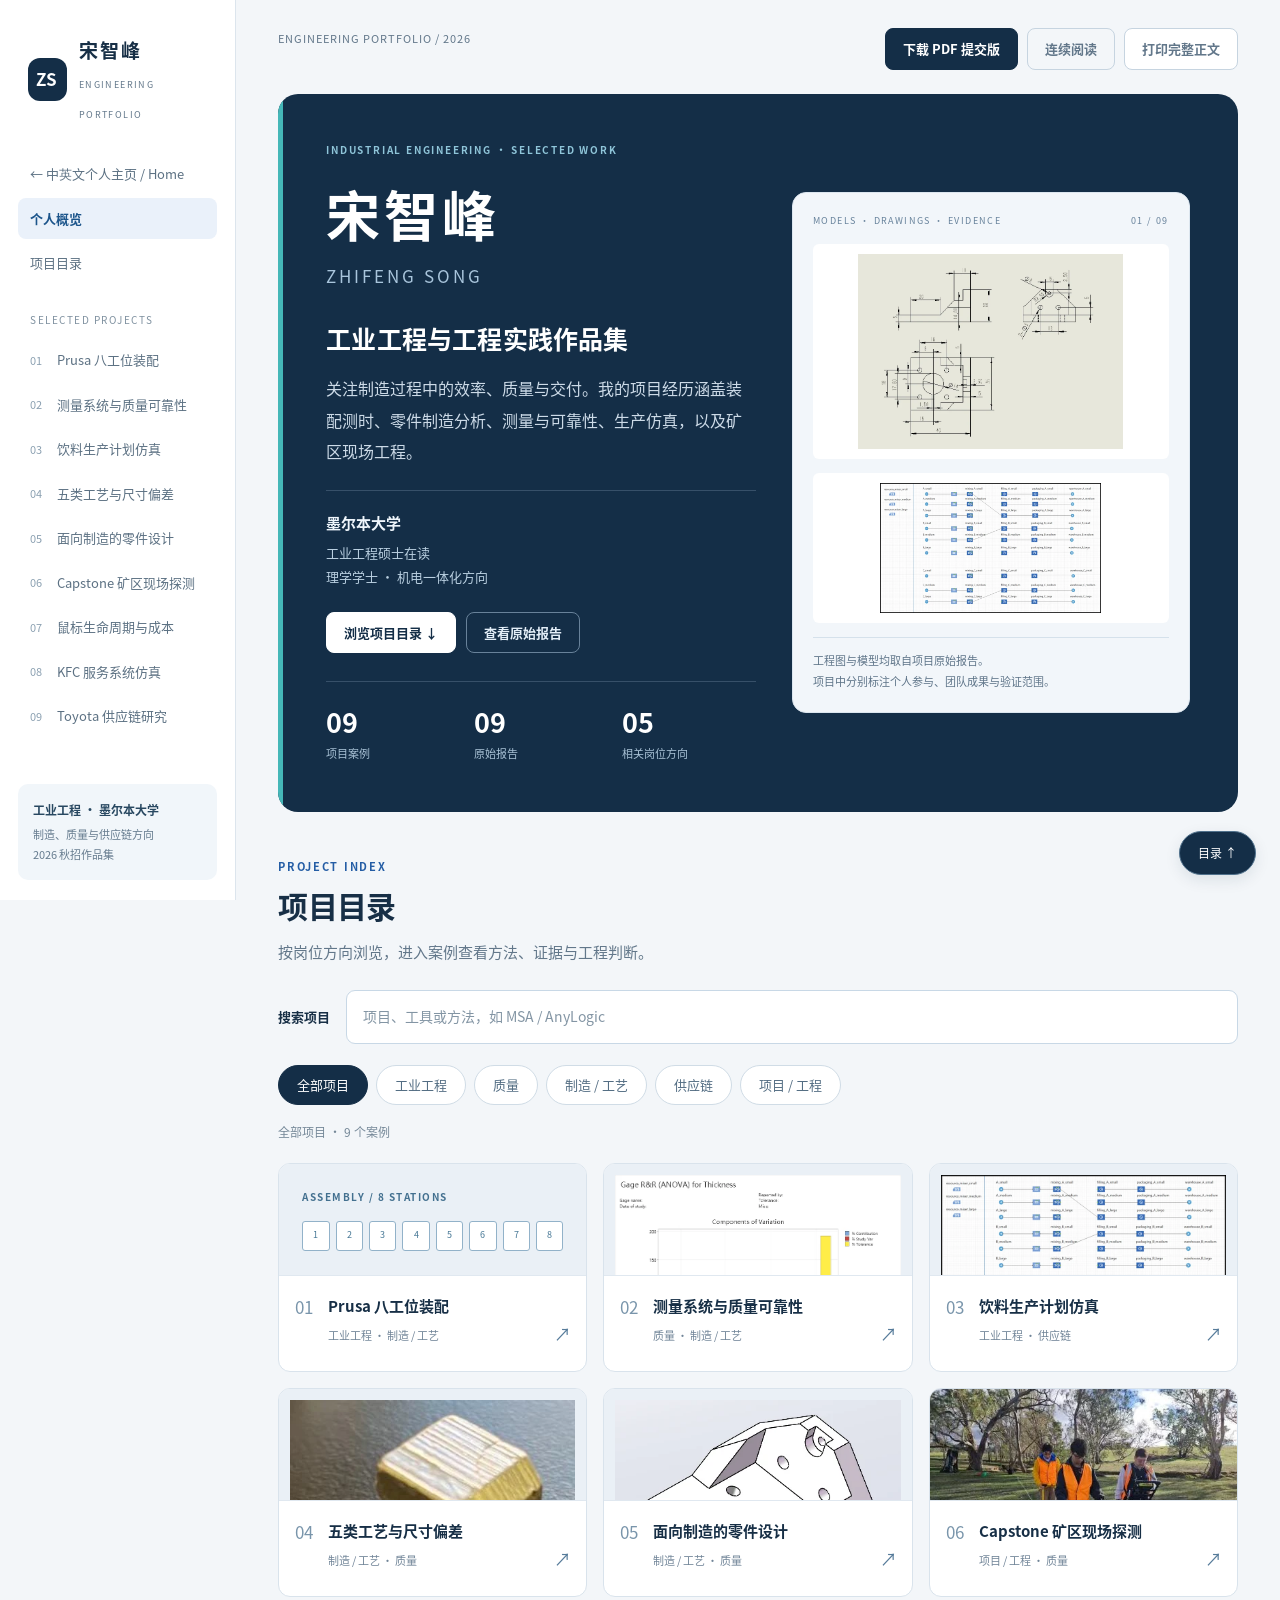
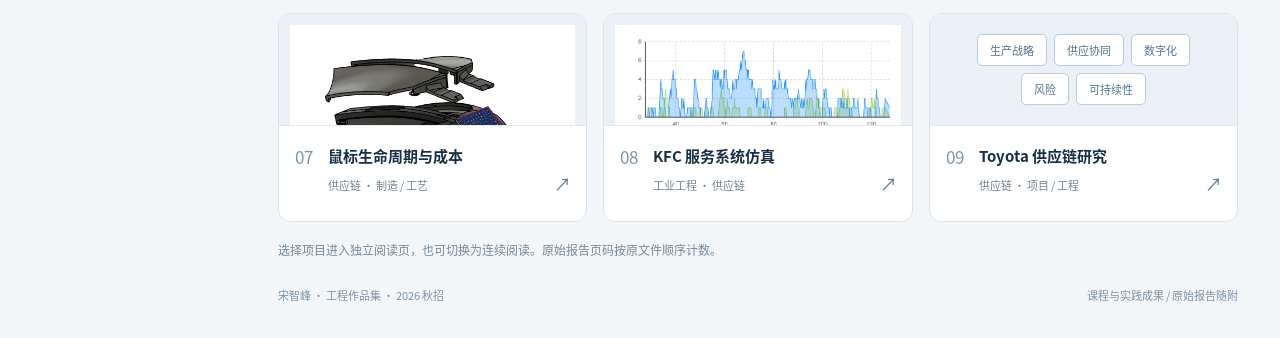
==== portfolio.html @ 4f17df1e "Build bilingual recruitment homepage and preserve detailed portfolio" ====
<!doctype html>
<html lang="zh-CN"><head><meta charset="utf-8"><meta name="viewport" content="width=device-width,initial-scale=1"><meta name="description" content="宋智峰工程作品集：工业工程、制造、质量、供应链与现场工程项目。包含个人分工、方法、原图与九份原始报告。"><meta name="color-scheme" content="light"><title>宋智峰 · 工程作品集</title><link rel="icon" href="data:image/svg+xml,%3Csvg%20xmlns='http://www.w3.org/2000/svg'%20viewBox='0%200%2064%2064'%3E%3Crect%20width='64'%20height='64'%20rx='10'%20fill='%2310283f'/%3E%3Ctext%20x='32'%20y='42'%20text-anchor='middle'%20font-family='Arial'%20font-size='29'%20font-weight='bold'%20fill='%2372d7da'%3EZS%3C/text%3E%3C/svg%3E"><link rel="stylesheet" href="assets/site.css"></head><body>
<div class="reading-progress" aria-hidden="true"></div><a class="skip" href="#directory">跳转到项目目录</a>
<aside class="sidebar" aria-label="作品集导航"><a class="brand" href="#overview"><span class="brand-mark">ZS</span><span><strong>宋智峰</strong><small>ENGINEERING PORTFOLIO</small></span></a><nav><a href="index.html">← 中英文个人主页 / Home</a><a href="#overview" class="active">个人概览</a><a href="#directory">项目目录</a><p class="nav-label">SELECTED PROJECTS</p><a href="#assembly" class="nav-project"><span>01</span>Prusa 八工位装配</a><a href="#quality" class="nav-project"><span>02</span>测量系统与质量可靠性</a><a href="#beverage" class="nav-project"><span>03</span>饮料生产计划仿真</a><a href="#dfm" class="nav-project"><span>04</span>五类工艺与尺寸偏差</a><a href="#design" class="nav-project"><span>05</span>面向制造的零件设计</a><a href="#capstone" class="nav-project"><span>06</span>Capstone 矿区现场探测</a><a href="#lca" class="nav-project"><span>07</span>鼠标生命周期与成本</a><a href="#kfc" class="nav-project"><span>08</span>KFC 服务系统仿真</a><a href="#toyota" class="nav-project"><span>09</span>Toyota 供应链研究</a><p class="nav-label">BACKGROUND &amp; FILES</p><a href="#profile">教育与实践经历</a><a href="#reports">原始报告</a><a href="#contact">联系方式</a></nav><div class="nav-bottom"><strong>工业工程 · 墨尔本大学</strong>制造、质量与供应链方向<br>2026 秋招作品集</div></aside>
<header class="mobilebar"><a href="#overview"><strong>宋智峰 · 作品集</strong></a><div><a href="#directory">目录</a><a href="#reports">报告</a><a href="#contact">联系</a></div></header>
<main><div class="utility"><span>ENGINEERING PORTFOLIO / 2026</span><div class="utility-buttons"><button class="button pdf-download" type="button" data-download="portfolio_pdf">下载 PDF 提交版</button><button class="button ghost" id="reading-mode" type="button" aria-pressed="true">连续阅读</button><button class="button ghost" id="toggle-details" type="button" aria-expanded="false">展开全部详情</button><button class="button" id="print" type="button">打印完整正文</button></div></div>
<div class="reader-context" id="reader-context" hidden><a href="#directory">项目目录</a><span>/</span><strong id="reader-name"></strong></div><noscript><p class="noscript-note">项目正文可直接阅读。启用 JavaScript 后可筛选目录、放大图片和下载项目报告。</p></noscript>
<section class="hero" id="overview"><div><div class="eyebrow">INDUSTRIAL ENGINEERING · SELECTED WORK</div><h1>宋智峰</h1><p class="english-name">ZHIFENG SONG</p><h2 class="hero-title">工业工程与工程实践作品集</h2><p class="hero-intro">关注制造过程中的效率、质量与交付。我的项目经历涵盖装配测时、零件制造分析、测量与可靠性、生产仿真，以及矿区现场工程。</p><div class="hero-education"><strong>墨尔本大学</strong>工业工程硕士在读<br>理学学士 · 机电一体化方向</div><div class="hero-actions"><a class="button primary" href="#directory">浏览项目目录 ↓</a><a class="button" href="#reports">查看原始报告</a></div><div class="hero-counts"><div><strong>09</strong>项目案例</div><div><strong>09</strong>原始报告</div><div><strong>05</strong>相关岗位方向</div></div></div><div class="hero-visual"><div class="visual-label"><span>MODELS · DRAWINGS · EVIDENCE</span><span>01 / 09</span></div><img class="hero-drawing" src="assets/images/0537ea7e42a4bc1d.webp" alt="个人零件设计报告中的 CNC 支架工程图" decoding="async"><img class="hero-model" src="assets/images/9114f1fbd45ca064.webp" alt="饮料生产仿真小组报告中的 AnyLogic 模型" decoding="async"><div class="visual-foot">工程图与模型均取自项目原始报告。<br>项目中分别标注个人参与、团队成果与验证范围。</div></div></section>
<section class="section" id="directory"><div class="section-heading"><div><div class="section-number">PROJECT INDEX</div><h2>项目目录</h2><p>按岗位方向浏览，进入案例查看方法、证据与工程判断。</p></div></div><form class="project-search" id="project-search-form" role="search"><label for="project-search">搜索项目</label><div><input id="project-search" type="search" autocomplete="off" placeholder="项目、工具或方法，如 MSA / AnyLogic"><button id="clear-search" type="button" hidden>清除</button></div></form><div class="filters" role="group" aria-label="按岗位方向筛选项目目录"><button class="filter" type="button" data-filter="all" aria-pressed="true">全部项目</button><button class="filter" type="button" data-filter="ie" aria-pressed="false">工业工程</button><button class="filter" type="button" data-filter="quality" aria-pressed="false">质量</button><button class="filter" type="button" data-filter="manufacturing" aria-pressed="false">制造 / 工艺</button><button class="filter" type="button" data-filter="supply" aria-pressed="false">供应链</button><button class="filter" type="button" data-filter="project" aria-pressed="false">项目 / 工程</button></div><p class="filter-status" id="filter-status" aria-live="polite">全部项目 · 9 个案例；点击进入项目正文。</p><div class="index-grid"><a class="index-card" href="#assembly" data-cats="ie manufacturing quality"><div class="index-thumb" aria-hidden="true"><div class="station-thumb"><b>ASSEMBLY / 8 STATIONS</b><div class="station-bars"><span>1</span><span>2</span><span>3</span><span>4</span><span>5</span><span>6</span><span>7</span><span>8</span></div></div></div><span class="index-card-copy"><span class="index-num">01</span><strong>Prusa 八工位装配</strong><small>工业工程 · 制造 / 工艺</small><span class="card-arrow" aria-hidden="true">↗</span></span></a><a class="index-card" href="#quality" data-cats="quality manufacturing ie"><div class="index-thumb" aria-hidden="true"><img src="assets/images/56baf9d1f89214f6.webp" alt="" loading="lazy" decoding="async"></div><span class="index-card-copy"><span class="index-num">02</span><strong>测量系统与质量可靠性</strong><small>质量 · 制造 / 工艺</small><span class="card-arrow" aria-hidden="true">↗</span></span></a><a class="index-card" href="#beverage" data-cats="ie supply manufacturing"><div class="index-thumb" aria-hidden="true"><img src="assets/images/9114f1fbd45ca064.webp" alt="" loading="lazy" decoding="async"></div><span class="index-card-copy"><span class="index-num">03</span><strong>饮料生产计划仿真</strong><small>工业工程 · 供应链</small><span class="card-arrow" aria-hidden="true">↗</span></span></a><a class="index-card" href="#dfm" data-cats="manufacturing quality ie"><div class="index-thumb" aria-hidden="true"><img src="assets/images/301afc3683796a9e.webp" alt="" loading="lazy" decoding="async"></div><span class="index-card-copy"><span class="index-num">04</span><strong>五类工艺与尺寸偏差</strong><small>制造 / 工艺 · 质量</small><span class="card-arrow" aria-hidden="true">↗</span></span></a><a class="index-card" href="#design" data-cats="manufacturing quality"><div class="index-thumb" aria-hidden="true"><img src="assets/images/7f9150ba322892a9.webp" alt="" loading="lazy" decoding="async"></div><span class="index-card-copy"><span class="index-num">05</span><strong>面向制造的零件设计</strong><small>制造 / 工艺 · 质量</small><span class="card-arrow" aria-hidden="true">↗</span></span></a><a class="index-card" href="#capstone" data-cats="project quality"><div class="index-thumb photo" aria-hidden="true"><img src="assets/images/ca37e7c44e7ef4d8.webp" alt="" loading="lazy" decoding="async"></div><span class="index-card-copy"><span class="index-num">06</span><strong>Capstone 矿区现场探测</strong><small>项目 / 工程 · 质量</small><span class="card-arrow" aria-hidden="true">↗</span></span></a><a class="index-card" href="#lca" data-cats="supply manufacturing project"><div class="index-thumb" aria-hidden="true"><img src="assets/images/3fe21f2dd04c0735.webp" alt="" loading="lazy" decoding="async"></div><span class="index-card-copy"><span class="index-num">07</span><strong>鼠标生命周期与成本</strong><small>供应链 · 制造 / 工艺</small><span class="card-arrow" aria-hidden="true">↗</span></span></a><a class="index-card" href="#kfc" data-cats="ie supply"><div class="index-thumb" aria-hidden="true"><img src="assets/images/05c7dae18c51d6ca.png" alt="" loading="lazy" decoding="async"></div><span class="index-card-copy"><span class="index-num">08</span><strong>KFC 服务系统仿真</strong><small>工业工程 · 供应链</small><span class="card-arrow" aria-hidden="true">↗</span></span></a><a class="index-card" href="#toyota" data-cats="supply project"><div class="index-thumb" aria-hidden="true"><div class="supply-thumb"><span>生产战略</span><span>供应协同</span><span>数字化</span><span>风险</span><span>可持续性</span></div></div><span class="index-card-copy"><span class="index-num">09</span><strong>Toyota 供应链研究</strong><small>供应链 · 项目 / 工程</small><span class="card-arrow" aria-hidden="true">↗</span></span></a></div><p class="empty-search" id="no-results" hidden>没有匹配的项目。请换一个关键词，或选择“全部项目”。</p><p class="route-note">选择项目进入独立阅读页，也可切换为连续阅读。原始报告页码按原文件顺序计数。</p></section>
<article class="project" id="assembly" data-cats="ie manufacturing quality">
      <div class="project-top"><span class="project-number">01</span><div><div class="eyebrow">ASSEMBLY SYSTEM &amp; STANDARD WORK</div><h2>Prusa MK4/MK4S 八工位装配与标准作业</h2></div><a class="return-link" href="#directory">返回目录 ↑</a></div>
      <div class="project-meta"><span class="kind">团队装配实践</span><span>工序测时 · DFA · 工位平衡 · 工作指导书</span></div>
      <p class="project-lead">以 Y 轴子组件为切入点，记录装配时间、定位与紧固问题，把现场观察整理为工序改善和标准作业建议。</p><div class="project-brief"><div class="role"><strong>我的参与</strong><p>我主要负责 Y 轴子组件的工序测时、装配问题识别与可装配性分析，并参与工作指导书和技术报告编制。</p></div><div class="project-output"><strong>项目输出</strong><p>装配时间基线、Y 轴问题清单、工位改善建议与标准作业材料。</p></div></div>
      <div class="metric-strip"><div><strong>8</strong><span>工位试制系统</span></div><div><strong>52.65 min</strong><span>整线实测总装配时间基线</span></div><div><strong>Y 轴</strong><span>个人重点分析对象</span></div></div>
      <div class="case-grid"><div class="case-copy"><div class="text-block"><h4>问题与行动</h4><p>Y 轴装配涉及光轴、轴承、皮带和张紧等连续操作。反复对齐、定位不便或紧固顺序不清，会同时增加操作时间与装配波动。</p><p>我拆分实际操作并记录工序衔接，结合定位、公差、紧固和工具配置分析重复调整的原因；再讨论任务重分配、定位治具、结构导入和扭矩标定等改善建议。</p></div><div class="text-block"><h4>形成的输出</h4><p>整线装配时间基线、Y 轴问题清单、工位改善建议，以及参与编制的工作指导书和技术报告。</p></div></div><div class="case-visual"><div class="assembly-evidence"><span class="eyebrow">现场分析记录</span><h3>从装配动作<br>追到工程原因</h3><div class="table-scroll"><table><thead><tr><th scope="col">观察位置</th><th scope="col">分析重点</th></tr></thead><tbody><tr><td>光轴与轴承</td><td>定位、对齐与配合</td></tr><tr><td>皮带与张紧</td><td>路径、张力与重复调整</td></tr><tr><td>紧固连接</td><td>操作顺序、工具与扭矩</td></tr><tr><td>工位衔接</td><td>任务负荷、等待与交接</td></tr></tbody></table></div><p class="small">按既有项目记录整理，不代表八个工位的具体编号分配。</p></div></div></div>
      <section class="project-deep"><div class="deep-heading"><span class="eyebrow">PROCESS &amp; ENGINEERING JUDGEMENT</span><h3>装配动作、工位衔接与标准作业</h3><p>以 Y 轴子组件为具体对象，把试制中的操作问题、工序关系和改善建议连接起来。重点是解释时间花在哪里，以及后续如何验证改善。</p></div><div class="deep-steps"><div class="text-block"><h4>01 以实际动作拆解装配过程</h4><p>Y 轴子组件涉及光轴与轴承装入、皮带路径与张紧、零件定位和螺钉紧固。我围绕这些连续动作进行测时和问题记录，观察反复对齐、重新调整与工具切换发生的位置。整理时将装配动作与工位交接放在一起看，避免把等待、返工和直接操作时间混为同一个问题。</p></div><div class="text-block"><h4>02 从现象追到可装配性问题</h4><p>定位不便可能与导入结构、配合公差或操作空间有关；紧固后运动不顺畅，则需要重新检查定位与紧固顺序。我的分析围绕定位、公差、紧固和工具配置展开，并据此讨论定位辅助、结构导入、固定工具配置、扭矩要求和工位任务重分配等方向。</p></div><div class="text-block"><h4>03 把经验整理成可重复执行的要求</h4><p>参与编制的工作指导书和技术报告承接了现场记录与改善讨论。复盘时，我把标准作业理解为操作顺序、关键检查点和工位交接要求的组合。52.65 分钟是本次整线总装配时间基线；是否改善仍需复测各工位时间、等待、返工及装配一致性。</p></div></div><div class="table-scroll"><table><thead><tr><th scope="col">分析对象</th><th scope="col">对应的工程关注点</th></tr></thead><tbody><tr><td>光轴、轴承与定位</td><td>配合、导入、重复对齐及运动顺畅度</td></tr><tr><td>皮带、张紧与紧固</td><td>装配顺序、重复调整、工具与扭矩要求</td></tr><tr><td>工位与标准作业</td><td>任务负荷、等待交接、检查点和人员执行一致性</td></tr></tbody></table></div><p class="source-note">项目依据：既有 Prusa MK4/MK4S 装配记录、工作指导书与技术报告经历；测时原表未随附。</p></section>
      <details class="project-details"><summary><span>补充图表与技术说明</span><span class="details-state"></span></summary><div class="details-body"><div class="text-block"><h4>工程判断</h4><p>52.65 分钟用于描述本次试制的整线总装配时间。判断稳定产能仍需瓶颈工位节拍、有效工作时间、人员配置、等待与返工数据。</p><p>改善建议需要在相同人员、物料与工具条件下复测，确认总时间、工位负荷和装配一致性是否一起改善。现有材料没有可核实的改善后百分比。</p></div><div class="table-scroll"><table><thead><tr><th scope="col">改善方向</th><th scope="col">建议内容</th><th scope="col">后续验证关注点</th></tr></thead><tbody><tr><td>定位与装配顺序</td><td>使用定位辅助，明确先定位、后紧固的操作要求</td><td>重复调整次数、运动顺畅度</td></tr><tr><td>工具与紧固</td><td>固定工具配置，明确关键紧固要求</td><td>紧固一致性、返工与漏装</td></tr><tr><td>工位负荷</td><td>结合工序依赖讨论任务重分配</td><td>各工位时间及等待变化</td></tr><tr><td>标准作业</td><td>将操作、检查点与交接要求写入指导书</td><td>不同人员执行的一致性</td></tr></tbody></table></div></div></details>
      <div class="scope"><strong>数据与范围</strong><p>课程装配试制案例。52.65 分钟为实测总装配时间基线；任务重分配、治具与紧固优化属于改善建议，效果需在相同条件下复测。</p></div>
      <div class="project-foot"><div class="source-links"><span class="source-note">依据：Prusa 装配项目经历与标准作业整理。测时原表未包含在本次随附报告中。</span></div><div class="tags"><span>工业工程</span><span>制造 / 工艺</span><span>质量</span></div></div>
      <nav class="project-pager" aria-label="项目前后导航"><a href="#directory"><small>PROJECT INDEX</small><strong>← 返回项目目录</strong></a><a href="#quality"><small>下一个项目</small><strong>测量系统与质量可靠性 →</strong></a></nav>
    </article><article class="project" id="quality" data-cats="quality manufacturing ie">
      <div class="project-top"><span class="project-number">02</span><div><div class="eyebrow">MEASUREMENT, QUALITY &amp; RELIABILITY</div><h2>3D 打印铰链的测量系统、过程能力与可靠性</h2></div><a class="return-link" href="#directory">返回目录 ↑</a></div>
      <div class="project-meta"><span class="kind">个人分析报告</span><span>Minitab · Gage R&amp;R · 过程能力 · FMEA · Weibull</span></div>
      <p class="project-lead">先判断测量数据是否可信，再分析尺寸能力与失效寿命；把“尺寸更稳定”和“产品更耐用”作为两个需要分别验证的问题。</p><div class="project-brief"><div class="role"><strong>我的参与</strong><p>个人报告包含检验定义、交叉 Gage R&amp;R、尺寸能力分析、过程 FMEA 与鱼骨图，以及新旧铰链的寿命比较。</p></div><div class="project-output"><strong>项目输出</strong><p>三项尺寸 MSA、过程能力分析、FMEA / 鱼骨图及新旧批次寿命比较。</p></div></div>
      <div class="metric-strip"><div><strong>10 × 3 × 3</strong><span>每个尺寸的测量设计</span></div><div><strong>9.81%</strong><span>厚度 %GRR</span></div><div><strong>20 件</strong><span>新旧寿命试验样本合计</span></div></div>
      <div class="case-grid"><div class="case-copy"><div class="text-block"><h4>先验证量具，再评价工艺</h4><p>对 10 个零件，由 3 名操作者各重复测量 3 次，使用 Minitab 交叉 Gage R&amp;R 分析厚度、宽度与长度。厚度测量可用，宽度与长度的测量误差较大，需要优先改进定位、操作方法与重复性。</p></div><div class="table-scroll"><table><thead><tr><th scope="col">尺寸</th><th scope="col">%GRR</th><th scope="col">ndc</th><th scope="col">报告判断</th></tr></thead><tbody><tr><td>厚度</td><td>9.81%</td><td>14</td><td>测量系统可用</td></tr><tr><td>宽度</td><td>46.31%</td><td>2</td><td>优先改进测量</td></tr><tr><td>长度</td><td>92.63%</td><td>1</td><td>测量系统不可接受</td></tr></tbody></table></div><div class="text-block"><h4>能力分析与风险排序</h4><p>厚度 Ppk≈0.35、Cpk≈0.27，提示样本过程能力不足。结合打印过程图、FMEA 与鱼骨图，讨论切片参数、材料干燥、温控、定位与作业指导书等改善方向。</p></div></div><div class="case-visual"><figure class="data-figure"><h4>各尺寸 %GRR</h4><p class="chart-subtitle">研究变异口径 · 10 件 × 3 人 × 3 次</p><div class="chart-row" data-value="9.81" data-maximum="100"><div class="chart-row-label"><span>厚度</span><strong>9.81%</strong></div><div class="bar-track" aria-hidden="true"><span class="bar-fill" style="width:9.81000%"></span></div></div><div class="chart-row" data-value="46.31" data-maximum="100"><div class="chart-row-label"><span>宽度</span><strong>46.31%</strong></div><div class="bar-track" aria-hidden="true"><span class="bar-fill" style="width:46.31000%"></span></div></div><div class="chart-row" data-value="92.63" data-maximum="100"><div class="chart-row-label"><span>长度</span><strong>92.63%</strong></div><div class="bar-track" aria-hidden="true"><span class="bar-fill" style="width:92.63000%"></span></div></div><div class="chart-axis"><span>0%</span><span>50%</span><span>100%</span></div><figcaption>按原报告 PDF 10–21 页数据重绘。对应测量系统评价见左侧说明与表格。</figcaption></figure></div></div>
      <section class="project-deep"><div class="deep-heading"><span class="eyebrow">PROCESS &amp; ENGINEERING JUDGEMENT</span><h3>从测量可信度到过程与寿命判断</h3><p>报告把测量系统、尺寸能力、过程风险和弯折寿命分开分析，再讨论它们如何共同影响零件质量。</p></div><div class="deep-steps"><div class="text-block"><h4>01 先检查数据能否支持判断</h4><p>每个尺寸采用 10 个零件、3 名操作者、每人重复测量 3 次的交叉设计。Gage R&amp;R 用于区分重复性、再现性与零件间变异，ndc 用于辅助判断区分零件的能力。厚度结果可以支持后续讨论；宽度和长度应优先改善定位、接触方式与重复测量的一致性。</p></div><div class="text-block"><h4>02 将能力指标接回制造过程</h4><p>厚度 Ppk 约 0.35、Cpk 约 0.27，提示该样本过程能力不足。报告进一步用过程图、FMEA 和鱼骨图整理切片、材料干燥、温控及测量等因素，把失效模式、潜在原因和预防检查措施对应起来。能力数值用于定位问题，不能单独证明是哪一个打印参数造成偏差。</p></div><div class="text-block"><h4>03 分别验证尺寸质量与耐久性</h4><p>新旧铰链各 10 件的弯折数据采用 Weibull 模型比较。新组 B10 较高，平均寿命估计却较低，说明早期失效和寿命长尾会给出不同结论。评价新方案时，需要同时看尺寸居中、波动、失效分布与样本量，不能把某个指标改善直接等同于整体可靠性提升。</p></div></div><div class="table-scroll"><table><thead><tr><th scope="col">分析层次</th><th scope="col">对应问题</th></tr></thead><tbody><tr><td>MSA / Gage R&amp;R</td><td>观察到的差异来自零件，还是测量过程？</td></tr><tr><td>过程能力 / FMEA</td><td>尺寸是否满足要求，哪些过程因素值得优先复核？</td></tr><tr><td>Weibull / B10 / MTTF</td><td>早期失效、寿命分布与平均值是否支持同一结论？</td></tr></tbody></table></div><p class="source-note">原报告：Probability, Reliability and Quality / PDF 10-21、29-43、45-46、82-86 页。</p></section>
      <details class="project-details"><summary><span>补充图表与技术说明</span><span class="details-state"></span></summary><div class="details-body"><figure class="data-figure"><div class="comparison-grid"><section class="comparison-panel"><h4>B10 寿命</h4><div class="chart-row" data-value="1.08" data-maximum="20"><div class="chart-row-label"><span>旧批次</span><strong>1.08 次</strong></div><div class="bar-track" aria-hidden="true"><span class="bar-fill secondary" style="width:5.40000%"></span></div></div><div class="chart-row" data-value="17.9" data-maximum="20"><div class="chart-row-label"><span>新批次</span><strong>17.9 次</strong></div><div class="bar-track" aria-hidden="true"><span class="bar-fill" style="width:89.50000%"></span></div></div><div class="chart-axis"><span>0</span><span>10</span><span>20</span></div></section><section class="comparison-panel"><h4>平均寿命 MTTF</h4><div class="chart-row" data-value="110.3" data-maximum="120"><div class="chart-row-label"><span>旧批次</span><strong>110.3 次</strong></div><div class="bar-track" aria-hidden="true"><span class="bar-fill secondary" style="width:91.91667%"></span></div></div><div class="chart-row" data-value="28.2" data-maximum="120"><div class="chart-row-label"><span>新批次</span><strong>28.2 次</strong></div><div class="bar-track" aria-hidden="true"><span class="bar-fill" style="width:23.50000%"></span></div></div><div class="chart-axis"><span>0</span><span>60</span><span>120</span></div></section></div><figcaption>Weibull 点估计，每批 10 件；两图使用独立横轴刻度。小样本区间不确定性较大，此图未展示置信区间。依据原报告 PDF 82–86 页。</figcaption></figure><div class="text-block"><h4>新旧批次寿命比较</h4><p>每组 10 件的寿命数据呈现不同失效形态：旧批次有早期失效与长寿命尾部，新批次寿命更集中。两参数 Weibull 拟合中，新批次 B10 较高，但平均寿命估计较低，不能概括为整体可靠性全面提升。</p></div><div class="table-scroll"><table><thead><tr><th scope="col">拟合指标</th><th scope="col">旧批次</th><th scope="col">新批次</th><th scope="col">含义</th></tr></thead><tbody><tr><td>Weibull 形状参数 β</td><td>约 0.55</td><td>约 4.06</td><td>失效风险随使用次数的变化形态不同</td></tr><tr><td>B10 寿命</td><td>约 1.08 次</td><td>约 17.9 次</td><td>模型估计的 10% 累积失效点</td></tr><tr><td>平均寿命 MTTF</td><td>约 110.3 次</td><td>约 28.2 次</td><td>旧组长尾使平均寿命较高</td></tr></tbody></table></div><figure class="wide"><button class="image-button" type="button" data-lightbox aria-label="放大：原报告的 Weibull 新旧批次对比图，PDF 第 86 页。"><img src="assets/images/f5f6662ded907269.webp" alt="原报告的 Weibull 新旧批次对比图，PDF 第 86 页。" loading="lazy" decoding="async"><span class="zoom-mark" aria-hidden="true">⤢</span></button><figcaption>原报告的 Weibull 新旧批次对比图，PDF 第 86 页。</figcaption></figure><div class="text-block"><h4>我据此保留的判断</h4><ul class="plain-list"><li>MSA 未通过的尺寸，其过程能力结果仅作为探索性参考。</li><li>寿命分布与均值需要一起看；小样本拟合的区间不确定性较大。</li><li>改善要同时检查尺寸居中、波动与弯折寿命，不能只追求更窄的尺寸分布。</li></ul></div><figure class=""><button class="image-button" type="button" data-lightbox aria-label="放大：厚度 Gage R&amp;R 变异分解，原报告 PDF 第 11 页。"><img src="assets/images/56baf9d1f89214f6.webp" alt="厚度 Gage R&amp;R 变异分解，原报告 PDF 第 11 页。" loading="lazy" decoding="async"><span class="zoom-mark" aria-hidden="true">⤢</span></button><figcaption>厚度 Gage R&amp;R 变异分解，原报告 PDF 第 11 页。</figcaption></figure><figure class="compact"><button class="image-button" type="button" data-lightbox aria-label="放大：3D 打印过程鱼骨图，原报告 PDF 第 39 页。"><img src="assets/images/c420c5697483eece.webp" alt="3D 打印过程鱼骨图，原报告 PDF 第 39 页。" loading="lazy" decoding="async"><span class="zoom-mark" aria-hidden="true">⤢</span></button><figcaption>3D 打印过程鱼骨图，原报告 PDF 第 39 页。</figcaption></figure></div></details>
      <div class="scope"><strong>数据与范围</strong><p>%GRR 采用研究变异口径。宽度与长度的 MSA 未通过；寿命为每组 10 件的小样本拟合结果，不能据此判断量产可靠性。</p></div>
      <div class="project-foot"><div class="source-links"><button type="button" class="source-link" data-report="quality" data-page="10">MSA：PDF 10–21 页 <span aria-hidden="true">↗</span></button><button type="button" class="source-link" data-report="quality" data-page="29">能力与 FMEA：29–43 页 <span aria-hidden="true">↗</span></button><button type="button" class="source-link" data-report="quality" data-page="82">寿命比较：82–86 页 <span aria-hidden="true">↗</span></button></div><div class="tags"><span>质量</span><span>制造 / 工艺</span><span>工业工程</span></div></div>
      <nav class="project-pager" aria-label="项目前后导航"><a href="#assembly"><small>上一个项目</small><strong>← Prusa 八工位装配</strong></a><a href="#beverage"><small>下一个项目</small><strong>饮料生产计划仿真 →</strong></a></nav>
    </article><article class="project" id="beverage" data-cats="ie supply manufacturing">
      <div class="project-top"><span class="project-number">03</span><div><div class="eyebrow">PRODUCTION PLANNING &amp; SIMULATION</div><h2>饮料生产计划、瓶颈与库存管理仿真</h2></div><a class="return-link" href="#directory">返回目录 ↑</a></div>
      <div class="project-meta"><span class="kind">课程小组项目</span><span>AnyLogic · Excel · 离散事件仿真 · 需求预测</span></div>
      <p class="project-lead">围绕三类饮料与三种包装规格，连接需求预测、生产配置、库存和利润分析，比较不同周次的生产决策。</p><div class="project-brief"><div class="role"><strong>我的参与</strong><p>按报告分工页，我主要分析需求预测的不确定性、生产与供应链响应滞后，并提出参数调整、动态排程和数据衔接的改进方向。</p></div><div class="project-output"><strong>项目输出</strong><p>需求预测与生产配置分析，以及预测不确定性、响应滞后和模型改进建议。</p></div></div>
      <div class="metric-strip"><div><strong>9</strong><span>产品与包装组合</span></div><div><strong>30 周</strong><span>生产决策框架</span></div><div><strong>灌装</strong><span>团队识别的主要约束</span></div></div>
      <div class="case-grid"><div class="case-copy"><div class="text-block"><h4>团队如何做决策</h4><p>以需求预测作为输入，模拟混合、灌装与包装过程，再结合各规格库存、收入和持有成本比较配置。模型以每个 agent 对应 10 L 饮料进行转换，需要持续核对瓶数、升数和产出单位。</p><p>团队判断灌装限制整体产出，因此优先比较灌装资源、产品规格和换型策略，而不是让各道工序平均增加投入。</p></div><div class="text-block"><h4>我的分析重点</h4><p>短预测窗口响应快，但可能带来频繁换型；长窗口较稳定，却容易跟不上需求变化。我将预测方法局限、生产响应延迟、库存反馈滞后与外部扰动拆开分析，提出改善模型响应与数据衔接的方向。</p></div></div><div class="case-visual"><figure class=""><button class="image-button" type="button" data-lightbox aria-label="放大：团队 AnyLogic 生产流程模型，原报告 PDF 第 7 页。"><img src="assets/images/9114f1fbd45ca064.webp" alt="团队 AnyLogic 生产流程模型，原报告 PDF 第 7 页。" loading="lazy" decoding="async"><span class="zoom-mark" aria-hidden="true">⤢</span></button><figcaption>团队 AnyLogic 生产流程模型，原报告 PDF 第 7 页。</figcaption></figure><figure class="compact"><button class="image-button" type="button" data-lightbox aria-label="放大：Excel 周度产品配置与利润分析表，原报告 PDF 第 10 页。"><img src="assets/images/9838828b9573dccb.webp" alt="Excel 周度产品配置与利润分析表，原报告 PDF 第 10 页。" loading="lazy" decoding="async"><span class="zoom-mark" aria-hidden="true">⤢</span></button><figcaption>Excel 周度产品配置与利润分析表，原报告 PDF 第 10 页。</figcaption></figure></div></div>
      <section class="project-deep"><div class="deep-heading"><span class="eyebrow">PROCESS &amp; ENGINEERING JUDGEMENT</span><h3>预测、产能与库存如何形成周度计划</h3><p>团队围绕 9 种产品与包装组合建立 30 周生产决策框架。我主要展开预测不确定性、响应滞后与模型改进分析。</p></div><div class="deep-steps"><div class="text-block"><h4>01 比较预测方法及其适用条件</h4><p>报告比较移动平均、加权移动平均和指数平滑，并采用加权移动平均支持需求估计。我的分析关注预测窗口和固定参数的局限：短窗口更快响应近期变化，也容易引起计划调整；长窗口较平稳，却可能滞后于需求。预测误差需要通过库存、缺货与换型后果来理解。</p></div><div class="text-block"><h4>02 将不同工序换算到同一产出单位</h4><p>混合、灌装和包装的资源与处理方式不同。团队将各阶段产能统一比较，并识别灌装为主要约束。模型中的 agent 对应 10 L 饮料，因此瓶数、体积、时间和周度产出之间的转换尤其关键。增加上游产出不一定增加最终交付，还可能造成等待或库存积压。</p></div><div class="text-block"><h4>03 连接生产配置与库存反馈</h4><p>团队通过 AnyLogic 模型和 Excel 配置表比较周度生产、库存和利润。我关注需求预测、生产响应与库存反馈之间的滞后，并提出动态调整参数、考虑换型影响和减少手工传递等方向。现场未按时完成全部 30 周，报告有后续补算，因此保留框架和复盘，不使用未经统一核验的总利润提升。</p></div></div><div class="table-scroll"><table><thead><tr><th scope="col">决策环节</th><th scope="col">需要一起检查的约束</th></tr></thead><tbody><tr><td>预测输入</td><td>窗口、权重、需求变化及预测误差</td></tr><tr><td>生产配置</td><td>灌装约束、包装规格、换型与时间单位</td></tr><tr><td>周度反馈</td><td>库存、缺货、持有成本及数据传递滞后</td></tr></tbody></table></div><p class="source-note">原报告：ISS_A2_Group6_v3 / PDF 3-14、20-22 页；个人分工见第 3 页。</p></section>
      <details class="project-details"><summary><span>补充图表与技术说明</span><span class="details-state"></span></summary><div class="details-body"><div class="table-scroll"><table><thead><tr><th scope="col">不确定性</th><th scope="col">对计划的影响</th><th scope="col">报告中的改进建议</th></tr></thead><tbody><tr><td>需求波动与固定预测参数</td><td>过量生产或缺货</td><td>按需求变化调整预测参数</td></tr><tr><td>频繁生产切换</td><td>换型占用生产时间</td><td>将换型时间与成本纳入排程</td></tr><tr><td>供应与库存反馈滞后</td><td>库存与需求错配</td><td>结合补货提前期、安全库存审视决策</td></tr><tr><td>Excel 与仿真之间的手工转换</td><td>输入错误、决策延迟</td><td>统一单位并减少手工传递</td></tr></tbody></table></div><div class="text-block"><h4>方案边界与复盘</h4><p>课程现场未在规定时间内跑完全部 30 周，报告记录了事后补算。作品集因此展示决策框架、瓶颈分析和改进建议，不使用未经统一核验的总利润或提升率。</p><p>动态参数优化、智能排程和自动化数据接口属于后续建议，现有报告没有证明这些功能已实现。</p></div></div></details>
      <div class="scope"><strong>数据与范围</strong><p>模型和利润表为小组成果，个人分工见 PDF 第 3 页。本案例重点展示生产决策框架、约束分析与模型复盘。</p></div>
      <div class="project-foot"><div class="source-links"><button type="button" class="source-link" data-report="beverage" data-page="3">个人分工：PDF 3 页 <span aria-hidden="true">↗</span></button><button type="button" class="source-link" data-report="beverage" data-page="7">模型与配置：7–10 页 <span aria-hidden="true">↗</span></button><button type="button" class="source-link" data-report="beverage" data-page="12">复盘与个人分析：12–14 页 <span aria-hidden="true">↗</span></button></div><div class="tags"><span>工业工程</span><span>供应链</span><span>制造 / 工艺</span></div></div>
      <nav class="project-pager" aria-label="项目前后导航"><a href="#quality"><small>上一个项目</small><strong>← 测量系统与质量可靠性</strong></a><a href="#dfm"><small>下一个项目</small><strong>五类工艺与尺寸偏差 →</strong></a></nav>
    </article><article class="project" id="dfm" data-cats="manufacturing quality ie">
      <div class="project-top"><span class="project-number">04</span><div><div class="eyebrow">MANUFACTURING PROCESS &amp; DFM</div><h2>Prusa 零件的五类制造工艺与尺寸偏差分析</h2></div><a class="return-link" href="#directory">返回目录 ↑</a></div>
      <div class="project-meta"><span class="kind">个人课程报告</span><span>KIC 关键检验尺寸 · 公差对照 · 工艺比较 · SolidWorks</span></div>
      <p class="project-lead">围绕 Prusa MK3.1 结构件，比较 CNC、金属铸造、PU 浇注、注塑和钣金工艺，讨论原型零件转向批量制造时的尺寸与装配问题。</p><div class="project-brief"><div class="role"><strong>我的参与</strong><p>个人报告整理五类零件的关键尺寸检查、名义值与实测值对照，结合实物与工程图比较工艺表现并提出改进建议。</p></div><div class="project-output"><strong>项目输出</strong><p>五类工艺的 KIC 尺寸对照、制造性能比较和样件问题分析。</p></div></div>
      <div class="metric-strip"><div><strong>5</strong><span>制造工艺</span></div><div><strong>KIC</strong><span>关键检验尺寸对照</span></div><div><strong>−0.29 mm</strong><span>注塑导杆孔相对名义值的偏差</span></div></div>
      <div class="case-grid"><div class="case-copy"><div class="text-block"><h4>从尺寸偏差看装配风险</h4><p>例如注塑 Y 轴导杆夹块的导杆孔：名义值为 8.00 mm，报告实测为 7.71 mm，相差 −0.29 mm。比起仅判断“合格或不合格”，更需要看这个偏差会怎样影响导杆插入、定位与后续装配。</p></div><div class="text-block"><h4>比较工艺的取舍</h4><p>CNC 关注装夹、刀具可达性与加工精度；铸造和注塑关注收缩、模具结构与冷却；钣金关注折弯、孔位与装配关系。报告同时比较加工速度、成本、质量、灵活性与可持续性。</p></div></div><div class="case-visual"><div class="figure-pair"><figure class=""><button class="image-button" type="button" data-lightbox aria-label="放大：铸造件实物，PDF 第 11 页。"><img src="assets/images/301afc3683796a9e.webp" alt="铸造件实物，PDF 第 11 页。" loading="lazy" decoding="async"><span class="zoom-mark" aria-hidden="true">⤢</span></button><figcaption>铸造件实物，PDF 第 11 页。</figcaption></figure><figure class=""><button class="image-button" type="button" data-lightbox aria-label="放大：钣金件实物，PDF 第 21 页。"><img src="assets/images/867199d95087e3bb.webp" alt="钣金件实物，PDF 第 21 页。" loading="lazy" decoding="async"><span class="zoom-mark" aria-hidden="true">⤢</span></button><figcaption>钣金件实物，PDF 第 21 页。</figcaption></figure></div><figure class="compact"><button class="image-button" type="button" data-lightbox aria-label="放大：PU 浇注零件实物，PDF 第 14 页。"><img src="assets/images/2008b0e14f08c40f.webp" alt="PU 浇注零件实物，PDF 第 14 页。" loading="lazy" decoding="async"><span class="zoom-mark" aria-hidden="true">⤢</span></button><figcaption>PU 浇注零件实物，PDF 第 14 页。</figcaption></figure></div></div>
      <section class="project-deep"><div class="deep-heading"><span class="eyebrow">PROCESS &amp; ENGINEERING JUDGEMENT</span><h3>从关键尺寸到制造工艺取舍</h3><p>通过五类制造工艺的实物与工程图对照，理解尺寸偏差如何传递到装配、功能和工艺选择。</p></div><div class="deep-steps"><div class="text-block"><h4>01 先确定关键尺寸对应什么功能</h4><p>KIC 检查围绕孔径、孔距、间隙、位置和垂直度等展开。名义尺寸与实测值的差异需要与导杆插入、轴承定位、皮带运行或电机安装等具体功能相联系。例如注塑导杆孔由名义 8.00 mm 测得 7.71 mm，首先要讨论它是否影响导杆插入与定位。</p></div><div class="text-block"><h4>02 比较五类工艺各自的限制</h4><p>CNC 零件重点看基准、装夹和刀具可达性；铸造与注塑重点看收缩、模具及冷却；PU 浇注还需要注意模具定位与变形；钣金则要把展开、折弯、回弹和安装孔关系放在一起考虑。报告同时比较速度、成本、质量、灵活性和可持续性，避免只凭单个尺寸选择工艺。</p></div><div class="text-block"><h4>03 区分异常读数与已确认根因</h4><p>报告中的尺寸对照可以支持问题定位，但单次测量不能独立证明原因。对显著偏差，应先检查测量基准、接触位置和记录，再安排重复测量。只有排除测量影响后，才进一步验证收缩补偿、装夹重复性、冷却或回弹等工艺假设。</p></div></div><div class="table-scroll"><table><thead><tr><th scope="col">检查链条</th><th scope="col">要回答的问题</th></tr></thead><tbody><tr><td>名义尺寸与实测值</td><td>偏差方向和大小是什么？测量口径是否一致？</td></tr><tr><td>尺寸与装配功能</td><td>偏差会影响插入、定位、间隙还是运动？</td></tr><tr><td>工艺与验证</td><td>哪些因素可能解释偏差？下一次如何复测？</td></tr></tbody></table></div><p class="source-note">原报告：Manufacturing Process and DFM Analysis / PDF 4-22 页。</p></section>
      <details class="project-details"><summary><span>补充图表与技术说明</span><span class="details-state"></span></summary><div class="details-body"><div class="table-scroll"><table><thead><tr><th scope="col">工艺与零件</th><th scope="col">重点检查</th><th scope="col">可继续验证的改善方向</th></tr></thead><tbody><tr><td>CNC / Z 轴顶部支架</td><td>孔径、孔距与垂直度</td><td>复核基准、装夹重复性和加工路径</td></tr><tr><td>金属铸造 / Y 轴张紧件</td><td>皮带间隙、张紧孔和安装孔位置</td><td>复核模具尺寸、收缩补偿与冷却</td></tr><tr><td>PU 浇注 / X 轴电机支架</td><td>导杆孔、轴承孔与安装位置</td><td>检查测量基准、模具定位及变形</td></tr><tr><td>注塑 / Y 轴导杆夹块</td><td>导杆孔径、螺栓孔距与间隙</td><td>优化模具与冷却，并安排复测</td></tr><tr><td>钣金 / Z 轴电机支架</td><td>折弯垂直度与安装孔关系</td><td>核查展开、折弯回弹与定位</td></tr></tbody></table></div><div class="text-block"><h4>工程判断</h4><p>单次尺寸偏差只能支持问题定位，不能独立证明原因。对较大的异常读数，应先复测并检查测量基准，再验证工艺原因。工艺选择也要结合批量、结构与模具投入，不能仅凭一种工艺的平均优缺点作决定。</p></div></div></details>
      <div class="scope"><strong>数据与范围</strong><p>偏差来自课程样件记录；报告中的原因分析作为待验证假设。本案例对应 MK3.1 零件，不与 MK4/MK4S 八工位装配数据混用。</p></div>
      <div class="project-foot"><div class="source-links"><button type="button" class="source-link" data-report="dfm" data-page="4">研究范围：PDF 4 页 <span aria-hidden="true">↗</span></button><button type="button" class="source-link" data-report="dfm" data-page="15">注塑测量：15–17 页 <span aria-hidden="true">↗</span></button><button type="button" class="source-link" data-report="dfm" data-page="18">钣金与总结：18–22 页 <span aria-hidden="true">↗</span></button></div><div class="tags"><span>制造 / 工艺</span><span>质量</span><span>工业工程</span></div></div>
      <nav class="project-pager" aria-label="项目前后导航"><a href="#beverage"><small>上一个项目</small><strong>← 饮料生产计划仿真</strong></a><a href="#design"><small>下一个项目</small><strong>面向制造的零件设计 →</strong></a></nav>
    </article><article class="project" id="design" data-cats="manufacturing quality">
      <div class="project-top"><span class="project-number">05</span><div><div class="eyebrow">PART DESIGN FOR MANUFACTURE</div><h2>从 3D 打印到 CNC、注塑与钣金的零件设计</h2></div><a class="return-link" href="#directory">返回目录 ↑</a></div>
      <div class="project-meta"><span class="kind">个人设计报告</span><span>SolidWorks · 工程图 · PrusaSlicer · 成本估算</span></div>
      <p class="project-lead">保留零件的装配功能，根据加工方式调整材料、孔槽、壁厚与折弯结构，并用工程图和估算解释设计选择。</p><div class="project-brief"><div class="role"><strong>我的参与</strong><p>个人设计报告包含 3D 打印实物与切片设置，以及 401/402 支架、205Y 张紧支架和 304X 夹持件的制造方案、模型和工程图。</p></div><div class="project-output"><strong>项目输出</strong><p>三类制造转换方案、零件模型、二维工程图及成本组成估算。</p></div></div>
      <div class="metric-strip"><div><strong>3</strong><span>零件制造转换方案</span></div><div><strong>2°–3°</strong><span>注塑方案建议拔模角</span></div><div><strong>3D + 2D</strong><span>模型与工程图输出</span></div></div>
      <div class="case-grid"><div class="case-copy"><div class="text-block"><h4>CNC 支架</h4><p>401/402 的 L 形支架承担 Z 轴电机安装。方案采用铝合金，使用可加工的实体与减重槽，圆角替代尖锐内角，采用通孔并简化轮廓，减少封闭腔体与复杂刀路。</p></div><div class="text-block"><h4>注塑与钣金方案</h4><p>205Y 注塑支架考虑拔模、壁厚、加强筋、分型位置与收缩补偿；304X 夹持件改为不锈钢 U 形折弯结构，通过金属弹性实现夹持，并保留安装孔与配合要求。</p></div></div><div class="case-visual"><div class="figure-pair"><figure class=""><button class="image-button" type="button" data-lightbox aria-label="放大：CNC 支架模型，PDF 第 2 页。"><img src="assets/images/7f9150ba322892a9.webp" alt="CNC 支架模型，PDF 第 2 页。" loading="lazy" decoding="async"><span class="zoom-mark" aria-hidden="true">⤢</span></button><figcaption>CNC 支架模型，PDF 第 2 页。</figcaption></figure><figure class=""><button class="image-button" type="button" data-lightbox aria-label="放大：钣金夹持件模型，PDF 第 8 页。"><img src="assets/images/1b1f855340039dc9.webp" alt="钣金夹持件模型，PDF 第 8 页。" loading="lazy" decoding="async"><span class="zoom-mark" aria-hidden="true">⤢</span></button><figcaption>钣金夹持件模型，PDF 第 8 页。</figcaption></figure></div><figure class="compact"><button class="image-button" type="button" data-lightbox aria-label="放大：CNC 支架工程图，PDF 第 3 页。"><img src="assets/images/0537ea7e42a4bc1d.webp" alt="CNC 支架工程图，PDF 第 3 页。" loading="lazy" decoding="async"><span class="zoom-mark" aria-hidden="true">⤢</span></button><figcaption>CNC 支架工程图，PDF 第 3 页。</figcaption></figure></div></div>
      <section class="project-deep"><div class="deep-heading"><span class="eyebrow">PROCESS &amp; ENGINEERING JUDGEMENT</span><h3>让零件结构适应 CNC、注塑与钣金</h3><p>从既有打印零件的装配功能出发，调整材料、结构和加工方式，并用模型、工程图及估算解释方案选择。</p></div><div class="deep-steps"><div class="text-block"><h4>01 CNC 支架：为刀具与装夹留出空间</h4><p>401/402 为安装 Z 轴步进电机的对称 L 形支架。方案将原打印填充结构转换为铝合金实体与减重槽，采用内圆角、通孔和简化轮廓，避免封闭腔体与复杂刀路。重点是保留机架和电机的安装接口，同时让加工、定位和检查更容易实现。</p></div><div class="text-block"><h4>02 注塑与钣金：围绕成型方式调整结构</h4><p>205Y 注塑张紧支架的设计考虑脱模方向、壁厚、加强筋、分型和收缩补偿，报告提出约 2°-3° 的拔模角建议。304X 支持件则采用不锈钢 U 形折弯结构，利用金属弹性实现支持，并保留必要的安装孔和装配关系。不同工艺对应不同的结构约束。</p></div><div class="text-block"><h4>03 将模型选择连接到成本与验证</h4><p>报告通过 SolidWorks 模型、二维工程图及 PrusaSlicer 打印信息展示设计，并以材料、设备小时费、加工时间和模具摊销估算成本。成本与简化强度计算主要用于比较方案；量产决策还需要明确批量、良率、装夹、实际载荷和报价条件。</p></div></div><div class="table-scroll"><table><thead><tr><th scope="col">制造转换</th><th scope="col">主要设计关注点</th></tr></thead><tbody><tr><td>3D 打印 → CNC</td><td>实体与减重槽、内圆角、通孔、刀具可达性</td></tr><tr><td>3D 打印 → 注塑</td><td>拔模、均匀壁厚、加强筋、分型与收缩</td></tr><tr><td>3D 打印 → 钣金</td><td>展开与折弯、材料弹性、孔位及安装接口</td></tr></tbody></table></div><p class="source-note">原报告：Part Design for Manufacture / PDF 1-10 页；CNC 方案说明见第 4 页。</p></section>
      <details class="project-details"><summary><span>补充图表与技术说明</span><span class="details-state"></span></summary><div class="details-body"><div class="table-scroll"><table><thead><tr><th scope="col">对象</th><th scope="col">主要设计变化</th><th scope="col">制造与装配关注点</th></tr></thead><tbody><tr><td>401/402 电机支架</td><td>铝合金、通孔、圆角、减重槽</td><td>刀具进入、装夹、刚度与定位</td></tr><tr><td>205Y 张紧支架</td><td>2°–3° 拔模角、3–4 mm 壁厚建议、加强筋</td><td>脱模、缩痕、收缩及轴承孔配合</td></tr><tr><td>304X 夹持件</td><td>1.0–1.5 mm 不锈钢、U 形折弯</td><td>回弹、夹持力、接触面与螺栓位置</td></tr></tbody></table></div><div class="text-block"><h4>成本估算的使用方式</h4><p>报告按材料质量、设备小时费、加工时间和模具摊销估算单件成本。这些数字适合解释方案之间的成本组成，实际选型仍需统一批量、材料报价、模具寿命和良率条件。</p><p>强度和安全系数需要有完整载荷与约束依据。本页保留设计思路与可核实结构参数，不将原报告中的简化强度估算作为已经通过工程验证的结论。</p></div></div></details>
      <div class="scope"><strong>数据与范围</strong><p>图中为课程设计模型。制造成本为估算；CNC、注塑与钣金方案不等同于已经完成量产验证。</p></div>
      <div class="project-foot"><div class="source-links"><button type="button" class="source-link" data-report="design" data-page="2">CNC 设计：PDF 2–5 页 <span aria-hidden="true">↗</span></button><button type="button" class="source-link" data-report="design" data-page="5">注塑方案：5–7 页 <span aria-hidden="true">↗</span></button><button type="button" class="source-link" data-report="design" data-page="8">钣金方案：8–10 页 <span aria-hidden="true">↗</span></button></div><div class="tags"><span>制造 / 工艺</span><span>质量</span></div></div>
      <nav class="project-pager" aria-label="项目前后导航"><a href="#dfm"><small>上一个项目</small><strong>← 五类工艺与尺寸偏差</strong></a><a href="#capstone"><small>下一个项目</small><strong>Capstone 矿区现场探测 →</strong></a></nav>
    </article><article class="project" id="capstone" data-cats="project quality">
      <div class="project-top"><span class="project-number">06</span><div><div class="eyebrow">CAPSTONE · FIELD ENGINEERING</div><h2>GPR 与 EM Loupe 矿区工程探测</h2></div><a class="return-link" href="#directory">返回目录 ↑</a></div>
      <div class="project-meta"><span class="kind">Capstone 项目 · 项目负责人</span><span>GPR · EM Loupe · EKKO Project · EmaxAIR · OriginPro</span></div>
      <p class="project-lead">从场地沟通、设备准备走到矿区现场采集与综合解释，使用互补探测方法评估浅层结构与电导率变化。</p><div class="project-brief"><div class="role"><strong>我的参与</strong><p>我担任 Capstone 项目负责人，负责与矿业单位对接并推进 Costerfield Mine 现场测试安排，参与设备准备、数据采集、整理、综合解释与报告展示。</p></div><div class="project-output"><strong>项目输出</strong><p>项目现场协调与测试安排、测线数据、雷达剖面、电导率图和团队综合报告。</p></div></div>
      <div class="metric-strip"><div><strong>180 × 180 m</strong><span>Costerfield 研究区域</span></div><div><strong>2 + 18</strong><span>GPR 剖面与有效 EM 测线</span></div><div><strong>50 MHz</strong><span>矿区 GPR 天线频率</span></div></div>
      <div class="case-grid"><div class="case-copy"><div class="text-block"><h4>现场实施</h4><p>团队先在 Royal Park 练习设备与数据流程，再进入 Costerfield 开展调查。现场需兼顾安全、可达性、天气、测线覆盖与电磁干扰，并保持测线方向和设备几何关系一致。</p></div><div class="text-block"><h4>数据与解释</h4><p>GPR 用于浅层反射剖面，EM Loupe 用于较深范围的电导率分布。团队完成数据整理、GPR 基础处理及电导率深度成像，结合两种方法形成初步地下分层解释。</p></div></div><div class="case-visual"><figure class=""><button class="image-button" type="button" data-lightbox aria-label="放大：矿区 GPR 现场采集，小组报告 PDF 第 17 页。"><img src="assets/images/ca37e7c44e7ef4d8.webp" alt="矿区 GPR 现场采集，小组报告 PDF 第 17 页。" loading="lazy" decoding="async"><span class="zoom-mark" aria-hidden="true">⤢</span></button><figcaption>矿区 GPR 现场采集，小组报告 PDF 第 17 页。</figcaption></figure><figure class="compact"><button class="image-button" type="button" data-lightbox aria-label="放大：矿区 GPR 剖面解释图，PDF 第 30 页。"><img src="assets/images/785a14205093e6e1.webp" alt="矿区 GPR 剖面解释图，PDF 第 30 页。" loading="lazy" decoding="async"><span class="zoom-mark" aria-hidden="true">⤢</span></button><figcaption>矿区 GPR 剖面解释图，PDF 第 30 页。</figcaption></figure></div></div>
      <section class="project-deep"><div class="deep-heading"><span class="eyebrow">PROCESS &amp; ENGINEERING JUDGEMENT</span><h3>项目负责人的现场组织与技术衔接</h3><p>我担任 Capstone 项目负责人，负责矿业单位对接和现场测试安排，并参与采集、数据整理、综合解释与报告展示。</p></div><div class="deep-steps"><div class="text-block"><h4>01 项目组织：从练习场地走向矿区</h4><p>团队先在 Royal Park 熟悉设备、测线采集、记录和数据检查，再进入 Costerfield Mine 开展现场调查。作为项目负责人，我负责与矿业单位联系并推进测试目的、设备和人员入场等安排。现场组织需要同时考虑安全、可达性、天气、测线覆盖和设备配合，保证后续数据具有可解释的现场背景。</p></div><div class="text-block"><h4>02 技术衔接：两类方法提供互补证据</h4><p>团队使用 EKKO Project 整理 GPR 数据，进行时零校正、去低频漂移、背景去除、增益及波速拟合等处理。EM Loupe 数据通过 dsQC、EmaxAir 与 OriginPro 完成格式转换、反演和电导率可视化。GPR 用于浅层反射结构，EM 提供更大范围的电导率背景；这些处理与解释为团队共同成果。</p></div><div class="text-block"><h4>03 交付与判断：同时交代发现和限制</h4><p>矿区有效成果包括 2 条 GPR 剖面和 18 条 EM 测线。我参与测试、数据整理、初步解释及报告展示，将现场条件与处理结果接回调查目的。GPR 主要讨论约上部 10 m 的结构，EM 主要解释约 50 m 以上范围；缺少沿线钻孔或取样验证，因此异常不能直接写成已发现矿体。</p></div></div><div class="table-scroll"><table><thead><tr><th scope="col">责任与成果</th><th scope="col">具体内容</th></tr></thead><tbody><tr><td>本人：项目负责人</td><td>矿方沟通、测试安排衔接、现场参与及报告展示</td></tr><tr><td>团队：采集与处理</td><td>GPR 剖面、EM 测线、电导率图与综合解释</td></tr><tr><td>共同：后续验证</td><td>保留覆盖和数据限制，建议钻孔、取样或补测验证</td></tr></tbody></table></div><p class="source-note">原报告：Capstone Report 2026 / PDF 10-22、29-37 页。导师：Prof. Guillermo Narsilio。</p></section>
      <details class="project-details"><summary><span>补充图表与技术说明</span><span class="details-state"></span></summary><div class="details-body"><div class="table-scroll"><table><thead><tr><th scope="col">环节</th><th scope="col">具体工作</th><th scope="col">对应输出</th></tr></thead><tbody><tr><td>前期协调</td><td>沟通测试目标、候选测区与入场条件</td><td>现场安排与调查范围</td></tr><tr><td>设备与采集</td><td>检查设备设置、沿测线记录并备份数据</td><td>GPR 与 EM 现场数据</td></tr><tr><td>处理与可视化</td><td>时间零点、去低频漂移、背景去除、增益及 CDI 整理</td><td>雷达剖面、电导率深度图与切片</td></tr><tr><td>综合解释</td><td>比较浅层反射与电导率变化，识别干扰和局限</td><td>解释图、技术报告与展示</td></tr></tbody></table></div><figure class="narrow"><button class="image-button" type="button" data-lightbox aria-label="放大：矿区电导率深度剖面，原报告 PDF 第 32 页。"><img src="assets/images/2606fab535068523.webp" alt="矿区电导率深度剖面，原报告 PDF 第 32 页。" loading="lazy" decoding="async"><span class="zoom-mark" aria-hidden="true">⤢</span></button><figcaption>矿区电导率深度剖面，原报告 PDF 第 32 页。</figcaption></figure><div class="text-block"><h4>工程判断与限制</h4><p>受雨天和现场条件影响，GPR 仅完成两条边界线。EM 原计划 19 条测线，其中 1 条因记录问题丢失，保留 18 条。报告将有效解释范围控制在约 50 m 深度以内，并指出更深处数据稀疏。</p><p>没有沿线钻孔、取样或探坑验证，因此异常只能作初步解释。电导率升高可能来自含水、黏土或风化等多种原因，不能直接等同于矿化。主要导师：Prof. Guillermo Narsilio。</p></div></div></details>
      <div class="scope"><strong>数据与范围</strong><p>现场调查与综合解释为团队成果。异常解释尚无沿线钻孔或取样验证，用于初步调查与后续测试规划。</p></div>
      <div class="project-foot"><div class="source-links"><button type="button" class="source-link" data-report="capstone" data-page="15">现场方案：PDF 15–19 页 <span aria-hidden="true">↗</span></button><button type="button" class="source-link" data-report="capstone" data-page="29">矿区结果：29–35 页 <span aria-hidden="true">↗</span></button><button type="button" class="source-link" data-report="capstone" data-page="36">局限与结论：36–37 页 <span aria-hidden="true">↗</span></button></div><div class="tags"><span>项目 / 工程</span><span>质量</span></div></div>
      <nav class="project-pager" aria-label="项目前后导航"><a href="#design"><small>上一个项目</small><strong>← 面向制造的零件设计</strong></a><a href="#lca"><small>下一个项目</small><strong>鼠标生命周期与成本 →</strong></a></nav>
    </article><article class="project" id="lca" data-cats="supply manufacturing project">
      <div class="project-top"><span class="project-number">07</span><div><div class="eyebrow">LIFE CYCLE ASSESSMENT &amp; COSTING</div><h2>无线鼠标生命周期、运输情景与生态设计</h2></div><a class="return-link" href="#directory">返回目录 ↑</a></div>
      <div class="project-meta"><span class="kind">课程小组项目 · 两份报告</span><span>openLCA · ecoinvent · ReCiPe · LCC / NPV · 敏感性分析</span></div>
      <p class="project-lead">从实物拆解与材料清单出发，把原材料、制造、运输、使用与报废纳入统一边界，比较运输和产品设计方案。</p><div class="project-brief"><div class="role"><strong>我的参与</strong><p>作为课程小组成员参与生命周期项目。本页展示团队完成的材料清单、环境影响、成本框架和设计方案比较。</p></div><div class="project-output"><strong>项目输出</strong><p>材料清单、阶段环境贡献、运输敏感性与三类生态设计比较。</p></div></div>
      <div class="metric-strip"><div><strong>3 年</strong><span>基准功能单位的使用期</span></div><div><strong>1.748 kg</strong><span>基准模型 GWP，CO<sub>2</sub> eq</span></div><div><strong>3</strong><span>替代生态设计方向</span></div></div>
      <div class="case-grid"><div class="case-copy"><div class="text-block"><h4>建立可比较的边界</h4><p>基准功能单位为一只无线鼠标在 3 年内每天约 400 次点击。拆解识别材料并测量质量，再将制造、物流、电池使用与废弃处理映射到生命周期清单。</p><p>按 SLCA 附表的全球变暖潜势数据，材料与使用阶段是主要贡献来源；这使电路板、塑料和供电方式成为优先讨论的设计对象。</p></div><figure class="data-figure"><h4>生命周期 GWP 构成</h4><p class="chart-subtitle">总量约 1.748 kg CO<sub>2</sub> eq · 3 年使用期</p><div class="chart-row" data-value="64.24940191406378" data-maximum="100"><div class="chart-row-label"><span>材料</span><strong>1.1231 kg · 64.2%</strong></div><div class="bar-track" aria-hidden="true"><span class="bar-fill" style="width:64.24940%"></span></div></div><div class="chart-row" data-value="27.826168423763438" data-maximum="100"><div class="chart-row-label"><span>使用</span><strong>0.4864 kg · 27.8%</strong></div><div class="bar-track" aria-hidden="true"><span class="bar-fill" style="width:27.82617%"></span></div></div><div class="chart-row" data-value="5.379134867090451" data-maximum="100"><div class="chart-row-label"><span>制造装配</span><strong>0.0940 kg · 5.4%</strong></div><div class="bar-track" aria-hidden="true"><span class="bar-fill" style="width:5.37913%"></span></div></div><div class="chart-row" data-value="2.031318933244121" data-maximum="100"><div class="chart-row-label"><span>报废处理</span><strong>0.0355 kg · 2.0%</strong></div><div class="bar-track" aria-hidden="true"><span class="bar-fill" style="width:2.03132%"></span></div></div><div class="chart-row" data-value="0.5139758618382069" data-maximum="100"><div class="chart-row-label"><span>运输</span><strong>0.0090 kg · 0.5%</strong></div><div class="bar-track" aria-hidden="true"><span class="bar-fill" style="width:0.51398%"></span></div></div><div class="chart-axis"><span>0%</span><span>50%</span><span>100%</span></div><figcaption>按 SLCA 附表数据重绘；单位为 kg CO<sub>2</sub> eq。百分比按原始值计算，显示值经四舍五入。</figcaption></figure></div><div class="case-visual"><figure class=""><button class="image-button" type="button" data-lightbox aria-label="放大：无线鼠标拆解前后及零部件，SLCA 报告 PDF 第 5 页。"><img src="assets/images/80702262a4c20223.webp" alt="无线鼠标拆解前后及零部件，SLCA 报告 PDF 第 5 页。" loading="lazy" decoding="async"><span class="zoom-mark" aria-hidden="true">⤢</span></button><figcaption>无线鼠标拆解前后及零部件，SLCA 报告 PDF 第 5 页。</figcaption></figure><figure class="compact"><button class="image-button" type="button" data-lightbox aria-label="放大：太阳能鼠标方案的模型爆炸图，LCC 报告 PDF 第 13 页。"><img src="assets/images/3fe21f2dd04c0735.webp" alt="太阳能鼠标方案的模型爆炸图，LCC 报告 PDF 第 13 页。" loading="lazy" decoding="async"><span class="zoom-mark" aria-hidden="true">⤢</span></button><figcaption>太阳能鼠标方案的模型爆炸图，LCC 报告 PDF 第 13 页。</figcaption></figure></div></div>
      <section class="project-deep"><div class="deep-heading"><span class="eyebrow">PROCESS &amp; ENGINEERING JUDGEMENT</span><h3>把环境热点、运输与成本放在同一边界内</h3><p>无线鼠标两份报告共同覆盖基准产品、运输敏感性和生态设计。分析从功能单位开始，再讨论环境与成本的取舍。</p></div><div class="deep-steps"><div class="text-block"><h4>01 从拆解清单建立可比较的系统</h4><p>基准功能单位为一只无线鼠标在 3 年内每天约 400 次点击。团队通过拆解识别材料及部件，把材料、制造、运输、使用电池和报废处理放入同一系统边界，并用 ReCiPe 2016 中点方法比较环境影响。只有功能、使用期和边界一致，方案之间的数值才具有可比性。</p></div><div class="text-block"><h4>02 先找热点，再比较运输情景</h4><p>基准全球变暖潜势约 1.748 kg CO2 eq，其中材料约占 64.2%，使用约占 27.8%。材料与供电方式因此是主要讨论对象。运输占总量约 0.51%，虽然铁路、公路等情景会改变运输阶段结果，但不能把运输阶段的改善直接当成整只鼠标同比例的改善。</p></div><div class="text-block"><h4>03 同时讨论生态设计和全寿命成本</h4><p>团队比较太阳能供电、再生 ABS 和延长寿命三类方向。太阳能方案也会增加光伏部件的材料与制造负担，因此需要看全周期净影响。成本部分使用 LCC 和折现思路讨论不同阶段支出；由于原文汇总口径仍需复核，本作品集保留组成与方法，不把未统一的总额作为确定报价。</p></div></div><div class="table-scroll"><table><thead><tr><th scope="col">比较维度</th><th scope="col">阅读结果时的关键问题</th></tr></thead><tbody><tr><td>功能与系统边界</td><td>使用期、点击需求、电池和报废是否一致？</td></tr><tr><td>环境与运输</td><td>改善发生在某阶段，还是改变了全生命周期总量？</td></tr><tr><td>设计与成本</td><td>新增材料负担、寿命假设和折现口径是否一致？</td></tr></tbody></table></div><p class="source-note">原报告：SLCA / PDF 4-12、18-19 页；Life Cycle Cost, Eco-Efficiency / PDF 9-23 页。</p></section>
      <details class="project-details"><summary><span>补充图表与技术说明</span><span class="details-state"></span></summary><div class="details-body"><div class="table-scroll"><table><thead><tr><th scope="col">生命周期阶段</th><th scope="col">GWP / kg CO<sub>2</sub> eq</th><th scope="col">占比约</th></tr></thead><tbody><tr><td>材料</td><td>1.1231</td><td>64.2%</td></tr><tr><td>使用</td><td>0.4864</td><td>27.8%</td></tr><tr><td>制造与装配</td><td>0.0940</td><td>5.4%</td></tr><tr><td>报废处理</td><td>0.0355</td><td>2.0%</td></tr><tr><td>运输</td><td>0.0090</td><td>0.5%</td></tr></tbody></table></div><div class="text-block"><h4>运输情景与设计方向</h4><p>SLCA 比较中国铁路、中国公路和印度公路运输情景；LCC 与生态设计报告进一步比较太阳能供电、再生 ABS 和延长寿命三种方向。在既定模型假设下，太阳能方案在多数环境指标上表现较好，但其供电能力与耐久性仍需产品测试支持。</p></div><div class="table-scroll"><table><thead><tr><th scope="col">方向</th><th scope="col">主要改变</th><th scope="col">继续验证的条件</th></tr></thead><tbody><tr><td>供电方式</td><td>用光伏方案减少一次性电池消耗</td><td>室内光照、储能与供电可靠性</td></tr><tr><td>再生材料</td><td>降低原生 ABS 用量</td><td>材料性能、可获得性与成型条件</td></tr><tr><td>延长寿命</td><td>按服务年限分摊材料和制造投入</td><td>实际耐久、可维修性与功能等效</td></tr><tr><td>运输调整</td><td>比较路线、模式与区域背景数据</td><td>质量距离单位、边界和数据库一致性</td></tr></tbody></table></div><div class="text-block"><h4>成本与解释纪律</h4><p>成本框架包含材料、制造、运输、使用和报废，并使用折现思路比较全寿命支出。原报告折现表和部分汇总存在需复核的算术口径，因此本页不把总成本作为确定报价。</p><p>运输占比依据附表 A.2 重新计算约为 0.51%，不沿用正文中的 0.05%。不同环境影响指标单位不同，本页逐项解释，不把异量纲指标直接相加成为综合评分。</p></div></div></details>
      <div class="scope"><strong>数据与范围</strong><p>环境影响为课程模型估计；材料数据库、运输边界、使用寿命与供电假设都会改变结果，尚未形成商业产品认证或实际减排业绩。</p></div>
      <div class="project-foot"><div class="source-links"><button type="button" class="source-link" data-report="slca" data-page="4">拆解与清单：SLCA 4–7 页 <span aria-hidden="true">↗</span></button><button type="button" class="source-link" data-report="slca" data-page="18">数据与运输：18–19 页 <span aria-hidden="true">↗</span></button><button type="button" class="source-link" data-report="lcc" data-page="9">成本：LCC 9–10 页 <span aria-hidden="true">↗</span></button><button type="button" class="source-link" data-report="lcc" data-page="11">生态设计：11–23 页 <span aria-hidden="true">↗</span></button></div><div class="tags"><span>供应链</span><span>制造 / 工艺</span><span>项目 / 工程</span></div></div>
      <nav class="project-pager" aria-label="项目前后导航"><a href="#capstone"><small>上一个项目</small><strong>← Capstone 矿区现场探测</strong></a><a href="#kfc"><small>下一个项目</small><strong>KFC 服务系统仿真 →</strong></a></nav>
    </article><article class="project" id="kfc" data-cats="ie supply">
      <div class="project-top"><span class="project-number">08</span><div><div class="eyebrow">SERVICE SYSTEM SIMULATION</div><h2>KFC Carlton 排队与服务资源仿真</h2></div><a class="return-link" href="#directory">返回目录 ↑</a></div>
      <div class="project-meta"><span class="kind">课程仿真报告</span><span>AnyLogic · 顾客行为 · 队列 · 情景比较</span></div>
      <p class="project-lead">将顾客到达、点餐、等待、取餐和离开拆成流程，观察前台、自助点餐与后厨资源如何共同影响等待。</p><div class="project-brief"><div class="role"><strong>我的参与</strong><p>报告展示 AnyLogic 模型构建、顾客状态逻辑、队列可视化和改善情景分析，重点是用流程与资源配置解释服务拥堵。</p></div><div class="project-output"><strong>项目输出</strong><p>点餐和取餐流程模型、队列曲线，以及窗口与分流情景比较。</p></div></div>
      <div class="metric-strip"><div><strong>2</strong><span>点餐路径</span></div><div><strong>3 → 5</strong><span>前台窗口的情景设置</span></div><div><strong>多队列</strong><span>点餐、取餐与就餐状态</span></div></div>
      <div class="case-grid"><div class="case-copy"><div class="text-block"><h4>从流程识别约束</h4><p>模型区分前台和电子点餐路径，并考虑顾客到达率、服务时间、座位、前台窗口与后厨工位。观察不同状态下的队列长度，而不是只用餐厅总人数判断拥堵。</p></div><div class="text-block"><h4>比较改善情景</h4><p>报告讨论增加窗口、自助点餐分流和取餐路径优化。相应记录包含高峰等待时间由 12 分钟到 8 分钟的模拟对比，用于说明方案比较思路。</p></div></div><div class="case-visual"><figure class=""><button class="image-button" type="button" data-lightbox aria-label="放大：点餐、取餐队列与就餐人数的模拟曲线，来自原 Word 报告。"><img src="assets/images/05c7dae18c51d6ca.png" alt="点餐、取餐队列与就餐人数的模拟曲线，来自原 Word 报告。" loading="lazy" decoding="async"><span class="zoom-mark" aria-hidden="true">⤢</span></button><figcaption>点餐、取餐队列与就餐人数的模拟曲线，来自原 Word 报告。</figcaption></figure></div></div>
      <section class="project-deep"><div class="deep-heading"><span class="eyebrow">PROCESS &amp; ENGINEERING JUDGEMENT</span><h3>顾客状态、资源约束与改善情景</h3><p>将服务系统拆成顾客状态与资源占用，观察点餐、取餐和就餐环节如何共同形成等待。</p></div><div class="deep-steps"><div class="text-block"><h4>01 将顾客路径转成模型逻辑</h4><p>报告区分前台点餐和电子点餐两条路径，并使用顾客代理表达进入、排队、点餐、等待、取餐和离开等状态。前台窗口、后厨工位和座位会分别约束状态转换。这样可以分开观察点餐队列与取餐等待，避免只看餐厅内人数就判断系统拥堵。</p></div><div class="text-block"><h4>02 比较资源配置，而不只增加人数</h4><p>报告讨论前台窗口由 3 个增至 5 个、自助点餐分流和取餐路径优化。评价这些情景时，需要同时观察前台和后厨：前台排队缩短后，瓶颈可能转移到备餐或取餐环节。12 到 8 分钟是报告中的情景对比，用于展示比较方法，不作为真实门店已实现的改善。</p></div><div class="text-block"><h4>03 明确下一步怎样核验模型</h4><p>继续验证时，应统一高峰和非高峰客流、服务时间和资源数量，核对顾客是否会重复排队或提前离开。随后在相同输入条件下比较方案，并进行重复运行，记录等待时间、队列长度和资源利用情况。原始输入记录与重复试验不足时，结论应保留在课程模型范围内。</p></div></div><div class="table-scroll"><table><thead><tr><th scope="col">模型组成</th><th scope="col">对应的观察重点</th></tr></thead><tbody><tr><td>顾客与状态</td><td>到达、分流、排队、等待、取餐与离开</td></tr><tr><td>服务与资源</td><td>前台窗口、后厨工位、座位和取餐路径</td></tr><tr><td>方案与验证</td><td>统一输入、比较情景、复核瓶颈是否转移</td></tr></tbody></table></div><p class="source-note">原报告：Simulation and Optimisation Analysis of KFC Calton Queuing System / Word。</p></section>
      <details class="project-details"><summary><span>补充图表与技术说明</span><span class="details-state"></span></summary><div class="details-body"><figure class="wide"><button class="image-button" type="button" data-lightbox aria-label="放大：AnyLogic 流程模型截图，来自原 Word 报告。"><img src="assets/images/37e6c1eac9deb073.png" alt="AnyLogic 流程模型截图，来自原 Word 报告。" loading="lazy" decoding="async"><span class="zoom-mark" aria-hidden="true">⤢</span></button><figcaption>AnyLogic 流程模型截图，来自原 Word 报告。</figcaption></figure><div class="table-scroll"><table><thead><tr><th scope="col">环节</th><th scope="col">模型中观察什么</th><th scope="col">方案比较关注点</th></tr></thead><tbody><tr><td>点餐</td><td>前台与自助设备的队列长度</td><td>分流比例与窗口服务能力</td></tr><tr><td>备餐与取餐</td><td>后厨资源占用、等待取餐人数</td><td>前台扩容后瓶颈是否转移</td></tr><tr><td>空间与离店</td><td>座位和取餐动线</td><td>是否出现新的交叉拥堵</td></tr></tbody></table></div><div class="text-block"><h4>结果如何使用</h4><p>原文包含高峰 120 人/小时与模型 200 人/小时两种客流描述，并缺少可复跑模型及完整随机重复记录。因此 12→8 分钟仅作为报告中的情景结果，不视作已经验证的门店改善。</p><p>进一步验证应统一客流和服务时间假设，明确等待时间的统计区间，进行重复试验，再比较窗口、人力、后厨和空间约束的整体影响。</p></div></div></details>
      <div class="scope"><strong>数据与范围</strong><p>课程服务系统研究，展示模型逻辑与资源配置情景。模拟结果需要统一输入并进行重复试验后，才能用于现场决策。</p></div>
      <div class="project-foot"><div class="source-links"><button type="button" class="source-link" data-report="kfc" data-page="1">下载 Word 原报告 <span aria-hidden="true">↗</span></button></div><div class="tags"><span>工业工程</span><span>供应链</span></div></div>
      <nav class="project-pager" aria-label="项目前后导航"><a href="#lca"><small>上一个项目</small><strong>← 鼠标生命周期与成本</strong></a><a href="#toyota"><small>下一个项目</small><strong>Toyota 供应链研究 →</strong></a></nav>
    </article><article class="project" id="toyota" data-cats="supply project">
      <div class="project-top"><span class="project-number">09</span><div><div class="eyebrow">SUPPLY CHAIN STRATEGY &amp; DIGITAL SYSTEMS</div><h2>Toyota 供应链战略、数字化与韧性研究</h2></div><a class="return-link" href="#directory">返回目录 ↑</a></div>
      <div class="project-meta"><span class="kind">课程小组案例研究</span><span>JIT / Kanban · MTS / MTO · EDI · 风险与可持续性</span></div>
      <p class="project-lead">通过案例与文献梳理生产策略、供应商协作、数字技术和风险响应，分析信息如何支持物料流与生产决策。</p><div class="project-brief"><div class="role"><strong>我的参与</strong><p>按小组会议记录，我负责引言、Toyota 供应链数字化分析、总结，以及全文结构和内容核对。</p></div><div class="project-output"><strong>项目输出</strong><p>数字技术分析、供应链研究整合及全文结构与内容核对。</p></div></div>
      <div class="metric-strip"><div><strong>5</strong><span>研究维度</span></div><div><strong>数字化</strong><span>个人主要分析内容</span></div><div><strong>案例研究</strong><span>文献与公开材料基础</span></div></div>
      <div class="case-grid"><div class="case-copy"><div class="text-block"><h4>研究结构</h4><p>团队从生产策略、战略合作、数字化、全球供应链风险和可持续性五个方面展开。讨论拉动与看板、MTS/MTO 的组合以及供应商协同，把库存、交期、响应与风险放到同一框架中。</p></div><div class="text-block"><h4>我的研究输出</h4><p>围绕数字技术如何服务信息同步、可视化、预测和异常响应展开分析，并把这些内容与报告其他部分衔接；同时核对结构、引言与总结的一致性。</p></div></div><div class="case-visual"><div class="strategy-panel"><span class="eyebrow">个人负责的研究重点</span><h3>技术如何支持<br>供应链决策</h3><div class="table-scroll"><table><thead><tr><th scope="col">技术方向</th><th scope="col">分析中的用途</th></tr></thead><tbody><tr><td>EDI 与信息共享</td><td>订单、补货与交期协同</td></tr><tr><td>IoT / RFID</td><td>物料状态与追溯</td></tr><tr><td>数字孪生</td><td>情景评估与风险响应</td></tr><tr><td>AI 与分析工具</td><td>需求预测与异常识别</td></tr></tbody></table></div><p class="small">按报告研究框架整理，表示分析用途。</p></div></div></div>
      <section class="project-deep"><div class="deep-heading"><span class="eyebrow">PROCESS &amp; ENGINEERING JUDGEMENT</span><h3>从供应链问题选择数字化与协同方法</h3><p>这是基于公开资料的课程研究。我负责引言、数字化分析、总结，以及全文结构和内容的衔接核对。</p></div><div class="deep-steps"><div class="text-block"><h4>01 用共同框架组织供应链研究</h4><p>团队从生产战略、战略合作、数字化、全球供应链风险和可持续性五个方面展开，讨论拉动与看板、MTS/MTO 组合及供应商协同。我在整合内容时关注各部分是否围绕同一条业务逻辑：需求如何进入计划，物料如何支持生产，库存与交期怎样受到信息和供应变化影响。</p></div><div class="text-block"><h4>02 将数字技术接到具体业务问题</h4><p>我的数字化分析围绕信息同步、物料可视化、预测和异常响应展开。EDI 对应订单与交期信息交换，IoT/RFID 对应物料状态与追溯，数字孪生用于讨论情景和风险，AI 分析工具用于预测或异常识别。技术名称之后必须说明使用场景、所需数据与可能影响的决策。</p></div><div class="text-block"><h4>03 平衡低库存、韧性与数据质量</h4><p>低库存可以减少占用，也更依赖稳定交付和及时信息。研究因此同时考虑供应中断、关键物料、库存缓冲与协同响应。我在总结中保留了这个取舍：数字化方案应先明确问题和数据质量，再讨论工具；公开案例的研究认识不能写成自己已在 Toyota 完成系统实施。</p></div></div><div class="table-scroll"><table><thead><tr><th scope="col">研究输出</th><th scope="col">在实际运营中可继续追问的问题</th></tr></thead><tbody><tr><td>订单与供应协同</td><td>变更是否及时同步？缺料与交期异常由谁处理？</td></tr><tr><td>数据与可视化</td><td>数据来源、更新时间和追溯关系是否可靠？</td></tr><tr><td>风险与库存</td><td>关键物料中断时，缓冲和响应方案是否匹配？</td></tr></tbody></table></div><p class="source-note">原报告：TOYOTA'S SUPPLY CHAIN / PDF 8-19 页；个人分工见第 28 页。</p></section>
      <details class="project-details"><summary><span>补充图表与技术说明</span><span class="details-state"></span></summary><div class="details-body"><div class="table-scroll"><table><thead><tr><th scope="col">研究问题</th><th scope="col">形成的认识</th><th scope="col">在运营工作中的关注点</th></tr></thead><tbody><tr><td>精益库存与供应中断如何取舍</td><td>低库存需要可靠的信息、交付和风险响应支持</td><td>交期波动、关键物料、安全库存</td></tr><tr><td>如何选择数字技术</td><td>从具体业务问题出发匹配技术</td><td>数据是否及时、准确、可追溯</td></tr><tr><td>协同为什么会影响交付</td><td>跨组织信息与物料动作需要一致</td><td>订单变更、到货状态与例外处理</td></tr><tr><td>可持续性如何进入决策</td><td>同时观察材料、运输、供应商与使用阶段</td><td>成本、交付与环境目标的取舍</td></tr></tbody></table></div><div class="text-block"><h4>研究范围</h4><p>报告中的技术建议属于课程研究；未参与 Toyota 内部运营或系统实施。原报告的 1–10 分技术评分属于定性判断，本页用用途映射替代量化排名。</p></div></div></details>
      <div class="scope"><strong>数据与范围</strong><p>基于公开资料的课程案例研究，重点呈现数字化与供应链决策分析。技术建议尚未进行企业现场实施。</p></div>
      <div class="project-foot"><div class="source-links"><button type="button" class="source-link" data-report="toyota" data-page="8">数字技术：PDF 8–12 页 <span aria-hidden="true">↗</span></button><button type="button" class="source-link" data-report="toyota" data-page="13">风险与可持续性：13–19 页 <span aria-hidden="true">↗</span></button><button type="button" class="source-link" data-report="toyota" data-page="28">个人分工：28 页 <span aria-hidden="true">↗</span></button></div><div class="tags"><span>供应链</span><span>项目 / 工程</span></div></div>
      <nav class="project-pager" aria-label="项目前后导航"><a href="#kfc"><small>上一个项目</small><strong>← KFC 服务系统仿真</strong></a><a href="#profile"><small>BACKGROUND</small><strong>教育与实践经历 →</strong></a></nav>
    </article>
<section class="section profile-section" id="profile"><div class="section-heading"><div><div class="section-number">BACKGROUND &amp; PRACTICE</div><h2>教育与实践经历</h2><p>将课程中的结构、数据与流程分析，连接到真实工作中的协同与执行。</p></div></div><div class="profile-grid"><div class="profile-card"><div class="eyebrow">EDUCATION</div><div class="experience"><h3>墨尔本大学 · 工业工程硕士</h3><div class="date">2024.07–至今 · 在读</div><p>项目方向涵盖工业系统仿真、制造与装配、质量可靠性、生命周期评估、供应链管理及 Capstone 工程实践。</p></div><div class="experience"><h3>墨尔本大学 · 理学学士</h3><div class="date">2020.02–2022.12 · Mechatronics Systems</div><p>机电一体化方向，形成机械结构、自动化控制与系统分析的基础。</p></div></div><div class="profile-card"><div class="eyebrow">WORK EXPERIENCE</div><div class="experience"><h3>TST Chadstone Pty Ltd</h3><div class="date">2024.12–至今 · 仓储与供应链运营协调助理（兼职）</div><p>参与收发货、库存整理、补货订货、订单处理、出入库协调及物流跟进；跟进缺货、交付延迟和订单信息不一致等日常问题。</p></div><div class="experience"><h3>Risunny Technology Ltd</h3><div class="date">2020.11–2021.02 · 机械实习生</div><p>参与液压电磁换向阀设计与制造支持，进行 SolidWorks 建模、工程图和基础有限元分析，并协助生产反馈与发运工作。</p></div></div></div><div class="skill-map"><h3>方法与工具的项目依据</h3><div class="table-scroll"><table><thead><tr><th scope="col">方向</th><th scope="col">使用或接触的方法与工具</th><th scope="col">项目依据</th></tr></thead><tbody><tr><td>工业工程</td><td>工序测时、DFA、工位平衡、标准作业</td><td>Prusa 装配</td></tr><tr><td>制造设计</td><td>SolidWorks、工程图、PrusaSlicer、工艺可行性分析</td><td>五类工艺、零件设计与实习</td></tr><tr><td>质量与可靠性</td><td>Minitab、Gage R&amp;R、Cpk/Ppk、FMEA、Weibull</td><td>铰链质量与寿命报告</td></tr><tr><td>系统与运营</td><td>AnyLogic、Excel、需求预测、队列与库存分析</td><td>饮料仿真、KFC、TST 实践</td></tr><tr><td>生命周期</td><td>openLCA、材料清单、环境热点、LCC 与敏感性分析</td><td>无线鼠标两份报告</td></tr><tr><td>现场与协同</td><td>设备准备、现场采集、技术沟通、数据整理与报告</td><td>GPR / EM Loupe Capstone</td></tr></tbody></table></div></div></section>
<section class="section source-section" id="reports"><div class="section-heading"><div><div class="section-number">SOURCE DOCUMENTS</div><h2>九份原始报告</h2><p>九份原始报告随站点提供，可直接打开或下载；图表与章节索引保留对应关系。</p></div></div><div class="report-list"><div class="report-row"><span class="report-type">PDF</span><div class="report-title"><h3>概率、可靠性与质量</h3><p>PDF · 86 页 · 3.18 MB · 对应案例 02</p><small>Probability, Reliability and Quality(1).pdf</small></div><div class="report-actions"><button type="button" class="source-link" data-report="quality" data-page="1">打开原文 <span aria-hidden="true">↗</span></button><button class="button small-button" type="button" data-download="quality">下载</button></div></div><div class="report-row"><span class="report-type">PDF</span><div class="report-title"><h3>饮料生产计划与仿真</h3><p>PDF · 22 页 · 0.74 MB · 对应案例 03</p><small>ISS_A2_Group6_v3(1).pdf</small></div><div class="report-actions"><button type="button" class="source-link" data-report="beverage" data-page="1">打开原文 <span aria-hidden="true">↗</span></button><button class="button small-button" type="button" data-download="beverage">下载</button></div></div><div class="report-row"><span class="report-type">PDF</span><div class="report-title"><h3>制造工艺与 DFM 分析</h3><p>PDF · 24 页 · 1.34 MB · 对应案例 04</p><small>Manufacturing Process and DFM Analysis.pdf</small></div><div class="report-actions"><button type="button" class="source-link" data-report="dfm" data-page="1">打开原文 <span aria-hidden="true">↗</span></button><button class="button small-button" type="button" data-download="dfm">下载</button></div></div><div class="report-row"><span class="report-type">PDF</span><div class="report-title"><h3>面向制造的零件设计</h3><p>PDF · 10 页 · 0.58 MB · 对应案例 05</p><small>Part Design for Manufacture(5).pdf</small></div><div class="report-actions"><button type="button" class="source-link" data-report="design" data-page="1">打开原文 <span aria-hidden="true">↗</span></button><button class="button small-button" type="button" data-download="design">下载</button></div></div><div class="report-row"><span class="report-type">PDF</span><div class="report-title"><h3>GPR 与 EM Loupe Capstone</h3><p>PDF · 43 页 · 2.84 MB · 对应案例 06</p><small>Capstone Report 2026(5).pdf</small></div><div class="report-actions"><button type="button" class="source-link" data-report="capstone" data-page="1">打开原文 <span aria-hidden="true">↗</span></button><button class="button small-button" type="button" data-download="capstone">下载</button></div></div><div class="report-row"><span class="report-type">PDF</span><div class="report-title"><h3>无线鼠标环境生命周期评估</h3><p>PDF · 19 页 · 1.98 MB · 对应案例 07</p><small>SLCA(3).pdf</small></div><div class="report-actions"><button type="button" class="source-link" data-report="slca" data-page="1">打开原文 <span aria-hidden="true">↗</span></button><button class="button small-button" type="button" data-download="slca">下载</button></div></div><div class="report-row"><span class="report-type">PDF</span><div class="report-title"><h3>无线鼠标成本与生态设计</h3><p>PDF · 28 页 · 2.47 MB · 对应案例 07</p><small>Life Cycle Cost, Eco-Efficiency(4).pdf</small></div><div class="report-actions"><button type="button" class="source-link" data-report="lcc" data-page="1">打开原文 <span aria-hidden="true">↗</span></button><button class="button small-button" type="button" data-download="lcc">下载</button></div></div><div class="report-row"><span class="report-type">DOCX</span><div class="report-title"><h3>KFC 排队系统仿真</h3><p>Word 原报告 · 0.11 MB · 对应案例 08</p><small>Simulation and Optimisation Analysis of KFC Calton Queuing System(1).docx</small></div><div class="report-actions"><button class="button small-button" type="button" data-download="kfc">下载</button></div></div><div class="report-row"><span class="report-type">PDF</span><div class="report-title"><h3>Toyota 供应链研究</h3><p>PDF · 30 页 · 0.42 MB · 对应案例 09</p><small>TOYOTA'S SUPPLY CHAIN(3).pdf</small></div><div class="report-actions"><button type="button" class="source-link" data-report="toyota" data-page="1">打开原文 <span aria-hidden="true">↗</span></button><button class="button small-button" type="button" data-download="toyota">下载</button></div></div></div><p class="route-note">报告保留原始内容、署名与日期。小组报告按共同成果展示，个人分工见对应案例。作品集更新日期：2026.09.13。</p><p class="print-only">原始报告可通过本网站打开或下载。打印版呈现正文与图表，原始附件请另行下载。</p></section>
<section class="contact" id="contact"><div><div class="eyebrow">CONTACT</div><h2>宋智峰 · ZHIFENG SONG</h2><p>求职方向：工业工程、质量、制造 / 工艺、供应链及项目工程<br>上海优先 · 可进一步交流项目过程与原始材料</p></div><div class="contact-links"><a href="mailto:zhifengs@outlook.com">zhifengs@outlook.com</a><a href="tel:+8613060467950">+86 130 6046 7950</a></div></section><footer class="page-footer"><span>宋智峰 · 工程作品集 · 2026 秋招</span><span>课程与实践成果 / 原始报告随附</span></footer></main>
<a class="top-button" href="#directory" aria-label="返回项目目录">目录 ↑</a><dialog class="lightbox" id="lightbox" aria-labelledby="lightbox-caption"><div class="lightbox-head"><p id="lightbox-caption"></p><button class="lightbox-close" type="button" id="close-lightbox">关闭 ×</button></div><div class="lightbox-body"><img id="lightbox-img" alt=""></div></dialog><div id="toast" class="toast" role="status" hidden></div>
<script type="application/json" id="report-data">{"quality": {"name": "Probability, Reliability and Quality(1).pdf", "mime": "application/pdf", "url": "reports/quality.pdf"}, "beverage": {"name": "ISS_A2_Group6_v3(1).pdf", "mime": "application/pdf", "url": "reports/beverage.pdf"}, "dfm": {"name": "Manufacturing Process and DFM Analysis.pdf", "mime": "application/pdf", "url": "reports/dfm.pdf"}, "design": {"name": "Part Design for Manufacture(5).pdf", "mime": "application/pdf", "url": "reports/design.pdf"}, "capstone": {"name": "Capstone Report 2026(5).pdf", "mime": "application/pdf", "url": "reports/capstone.pdf"}, "slca": {"name": "SLCA(3).pdf", "mime": "application/pdf", "url": "reports/slca.pdf"}, "lcc": {"name": "Life Cycle Cost, Eco-Efficiency(4).pdf", "mime": "application/pdf", "url": "reports/lcc.pdf"}, "kfc": {"name": "Simulation and Optimisation Analysis of KFC Calton Queuing System(1).docx", "mime": "application/vnd.openxmlformats-officedocument.wordprocessingml.document", "url": "reports/kfc.docx"}, "toyota": {"name": "TOYOTA'S SUPPLY CHAIN(3).pdf", "mime": "application/pdf", "url": "reports/toyota.pdf"}, "portfolio_pdf": {"name": "宋智峰_工程作品集_提交版.pdf", "mime": "application/pdf", "url": "reports/portfolio.pdf"}}</script><script src="assets/site.js?v=7cfbea1c" defer></script></body></html>
---- assets/site.css ----
@font-face{font-family:PortfolioSans;src:url(fonts/portfolio-1.woff) format("woff");font-weight:400;font-style:normal;font-display:swap;}@font-face{font-family:PortfolioSans;src:url(fonts/portfolio-2.woff) format("woff");font-weight:700;font-style:normal;font-display:swap;}:root{--ink:#172f46;--muted:#62778a;--blue:#245da5;--cyan:#168d91;--line:#dce5ed;--paper:#fff;--bg:#f3f6f9;--nav:#142e47;--soft:#f1f6fb;--gold:#c48b35;--accent:#245da5}
*{box-sizing:border-box}html{scroll-behavior:smooth;scroll-padding-top:32px}body{margin:0;background:var(--bg);color:var(--ink);font:16px/1.85 PortfolioSans,"Microsoft YaHei","PingFang SC",sans-serif}button{font:inherit;cursor:pointer;color:inherit}a{color:inherit;text-decoration:none}button,a,summary{-webkit-tap-highlight-color:transparent}button:focus-visible,a:focus-visible,summary:focus-visible{outline:3px solid #c1842f;outline-offset:5px}button:disabled{cursor:wait;opacity:.6}p{margin:0 0 16px}h1,h2,h3,h4{margin:0;line-height:1.45;font-weight:700}h2{font-size:30px;letter-spacing:-.6px}h3{font-size:21px}h4{font-size:18px;margin-bottom:12px}strong{font-weight:700}.small{font-size:13px;color:var(--muted)}.eyebrow{font-size:11px;line-height:1.6;letter-spacing:1.5px;font-weight:700;color:var(--accent);margin-bottom:10px}.skip{position:fixed;z-index:120;top:-90px;left:20px;background:white;padding:12px 20px;border-radius:8px}.skip:focus{top:10px}.reading-progress{position:fixed;inset:0 auto auto 0;height:3px;background:var(--cyan);width:100%;transform:scaleX(0);transform-origin:left;z-index:100;pointer-events:none}
.sidebar{position:fixed;inset:0 auto 0 0;width:236px;padding:32px 18px 20px;background:white;border-right:1px solid var(--line);display:flex;flex-direction:column;z-index:30}.brand{display:flex;gap:12px;align-items:center;margin:0 10px 24px}.brand-mark{width:43px;height:43px;display:grid;place-items:center;border-radius:12px;color:white;background:var(--nav);font-size:17px;font-weight:700;letter-spacing:1px}.brand strong{display:block;letter-spacing:2px;font-size:19px}.brand small{font-size:9px;letter-spacing:1.4px;color:var(--muted)}.sidebar nav{flex:1;overflow:auto;scrollbar-width:thin}.nav-label{font-size:10px;letter-spacing:1.5px;color:#7e909f;margin:27px 12px 10px}.sidebar nav a{display:flex;align-items:center;gap:9px;font-size:13px;line-height:1.5;padding:11px 12px;border-radius:8px;margin:3px 0;color:#5c7183}.sidebar nav a span{font-size:11px;min-width:18px;color:#8ba0b1;font-variant-numeric:tabular-nums}.sidebar nav a:hover{background:#f4f7fb;color:var(--ink)}.sidebar nav a.active{background:#eaf1fa;color:#1c558b;font-weight:700}.sidebar nav a.active span{color:#1c558b}.nav-bottom{background:#f1f6fa;border-radius:10px;padding:15px;margin-top:24px;color:#667c8f;font-size:11px;line-height:1.8}.nav-bottom strong{display:block;color:#284861;margin-bottom:5px;font-size:12px}.mobilebar{display:none}
main{margin-left:236px;padding:28px clamp(24px,3.3vw,56px) 0;max-width:1660px}.utility{display:flex;justify-content:space-between;align-items:center;gap:18px;color:var(--muted);font-size:11px;letter-spacing:1px;margin-bottom:24px}.utility-buttons{display:flex;justify-content:flex-end;flex-wrap:wrap;gap:9px;letter-spacing:0}.button{display:inline-flex;align-items:center;justify-content:center;gap:8px;border:1px solid #c6d4e0;background:white;border-radius:8px;padding:10px 17px;font-size:13px;line-height:1.5;font-weight:700;transition:background .15s,border-color .15s}.button:hover{background:#eaf2fb;border-color:#92adc5}.button.primary,.button.pdf-download{background:var(--nav);border-color:var(--nav);color:#fff}.button.primary:hover,.button.pdf-download:hover{background:#254e70}.button.ghost{background:transparent}.small-button{font-size:12px;padding:7px 13px}
.hero{position:relative;display:grid;grid-template-columns:1.08fr 1fr;gap:36px;padding:48px;background:var(--nav);color:white;border-radius:20px;overflow:hidden}.hero:before{content:"";position:absolute;inset:0 auto 0 0;width:5px;background:#45b7b8}.hero .eyebrow{color:#8fc5d9;font-size:10px;letter-spacing:1.8px;margin-bottom:24px}h1{font-size:54px;letter-spacing:4px;line-height:1.2}.english-name{font-size:17px;letter-spacing:3px;color:#a9c5dc;margin:14px 0 27px}.hero-title{font-size:25px;letter-spacing:.2px;margin-bottom:16px;line-height:1.55}.hero-intro{font-size:16px;line-height:1.95;color:#ccdae7;max-width:540px}.hero-education{border-top:1px solid #375069;padding-top:18px;margin:23px 0;color:#b9cfe0;font-size:13px}.hero-education strong{font-size:15px;color:#eff6fc;display:block;margin-bottom:4px}.hero-actions{display:flex;flex-wrap:wrap;gap:10px;margin-top:22px}.hero-actions .button{background:transparent;color:#e3eef8;border-color:#68829a}.hero-actions .button.primary{background:#fff;color:var(--nav);border-color:#fff}.hero-actions .button:hover{background:#ddeefa;color:var(--nav)}.hero-counts{display:grid;grid-template-columns:repeat(3,1fr);gap:14px;border-top:1px solid #375069;margin-top:28px;padding-top:22px;color:#a9c2d6;font-size:11px}.hero-counts strong{display:block;font-size:27px;color:#fff;line-height:1.3;font-variant-numeric:tabular-nums;margin-bottom:4px}.hero-visual{align-self:center;display:flex;flex-direction:column;gap:14px;background:#f2f6fa;border:1px solid #dce6ef;border-radius:14px;padding:20px;transform:rotate(-1deg);color:var(--ink)}.visual-label{display:flex;justify-content:space-between;gap:10px;font-size:9px;letter-spacing:1.4px;color:#66819a}.hero-visual img{display:block;max-width:100%;object-fit:contain;border-radius:6px}.hero-drawing{width:100%;height:215px;background:white;padding:10px}.hero-model{width:100%;height:150px;background:white;padding:10px}.visual-foot{border-top:1px solid #d5e1eb;padding-top:12px;color:#5e7488;font-size:11px;line-height:1.9}
.section{padding:52px 0 0}.section-heading{display:flex;justify-content:space-between;align-items:flex-end;gap:24px;margin-bottom:25px}.section-heading p{font-size:15px;color:var(--muted);margin:10px 0 0}.section-number{font-size:11px;letter-spacing:1.7px;color:var(--blue);font-weight:700;margin-bottom:8px}.filters{display:flex;flex-wrap:wrap;gap:8px;margin-bottom:16px}.filter{font-size:13px;line-height:1.5;border:1px solid #d0dce6;border-radius:999px;background:white;padding:9px 18px;color:#536d83}.filter:hover{border-color:#849db4}.filter[aria-pressed="true"]{background:var(--nav);border-color:var(--nav);color:white}.filter-status{font-size:12px;color:#758898;margin-bottom:20px}.index-grid{display:grid;grid-template-columns:repeat(3,minmax(0,1fr));gap:16px}.index-card{position:relative;display:flex;flex-direction:column;background:white;border:1px solid #d9e3ec;border-radius:12px;overflow:hidden;transition:box-shadow .2s,transform .2s,border-color .2s;min-width:0}.index-card:hover{border-color:#83a9c7;box-shadow:0 9px 22px #17364f0c;transform:translateY(-3px)}.index-card.dimmed{display:none}.index-thumb{height:112px;background:#eaf0f6;overflow:hidden;border-bottom:1px solid #e0e8f0;display:grid;place-items:center}.index-thumb img{height:100%;width:100%;object-fit:contain;padding:11px}.index-thumb.photo img{object-fit:cover;padding:0}.index-card-copy{position:relative;padding:18px 16px 18px 49px;min-height:95px}.index-num{position:absolute;left:16px;top:18px;color:#7995ab;font-size:17px;line-height:1.5}.index-card strong{font-size:15px;line-height:1.6;display:block;padding-right:17px}.index-card small{display:block;margin-top:7px;font-size:11px;color:#718598}.card-arrow{position:absolute;right:15px;bottom:22px;font-size:17px;color:#567b9a}.station-thumb{width:100%;padding:16px 23px}.station-thumb b{display:block;font-size:10px;letter-spacing:1.5px;color:#43708f;margin-bottom:14px}.station-bars{display:grid;grid-template-columns:repeat(8,1fr);gap:6px}.station-bars span{height:30px;border:1px solid #92b2c9;border-radius:3px;background:#fff;color:#467795;display:grid;place-items:center;font-size:9px}.supply-thumb{display:flex;flex-wrap:wrap;gap:7px;justify-content:center;padding:14px 30px}.supply-thumb span{background:white;border:1px solid #b6cbdc;padding:5px 12px;border-radius:5px;font-size:11px;color:#50758e}.route-note{font-size:12px;line-height:1.85;color:#748999;margin:17px 0 0}
.project{--accent:#245da5;position:relative;background:white;border:1px solid #dce5ed;border-radius:16px;padding:38px 38px 25px;margin-top:38px;scroll-margin-top:26px;overflow:hidden}.project:before{content:"";position:absolute;left:0;top:0;right:0;height:4px;background:var(--accent)}#quality{--accent:#16888c}#beverage,#kfc{--accent:#a07434}#lca{--accent:#538c73}#capstone{--accent:#547a97}.project-top{display:grid;grid-template-columns:55px minmax(0,1fr) auto;gap:17px;align-items:start}.project-number{height:54px;width:54px;background:#f0f5fa;border:1px solid #dce6f0;border-radius:11px;display:grid;place-items:center;color:var(--accent);font-size:27px;font-weight:700;line-height:1}.project-top .eyebrow{font-size:10px;margin:0 0 8px;letter-spacing:1.4px}.project-top h2{font-size:26px;line-height:1.5;letter-spacing:-.6px}.return-link{font-size:11px;white-space:nowrap;border:1px solid #d6e2ec;border-radius:6px;padding:7px 10px;color:#6c8499}.return-link:hover{background:var(--soft);color:var(--blue)}.project-meta{display:flex;flex-wrap:wrap;align-items:center;gap:12px;margin:24px 0 19px;font-size:12px;color:#71869a}.kind{border-radius:4px;background:#ecf2f7;color:#416980;padding:4px 9px;font-size:11px;white-space:nowrap}.project-lead{font-size:18px;line-height:1.85;color:#29485f;margin:0 0 22px;max-width:1000px}.project-brief{display:grid;grid-template-columns:1.2fr 1fr;gap:15px;margin:23px 0}.role,.project-output{background:#f2f6fa;border:1px solid #e0e9f1;border-radius:10px;padding:19px 21px;font-size:14px;line-height:1.9;min-width:0}.project-output{background:#f7f9fb}.role strong,.project-output strong{display:block;font-size:12px;color:var(--accent);margin-bottom:9px;letter-spacing:1px}.role p,.project-output p{margin:0;color:#465e72}.metric-strip{display:grid;grid-template-columns:repeat(3,minmax(0,1fr));gap:16px;border-top:1px solid var(--line);border-bottom:1px solid var(--line);padding:23px 0;margin:27px 0 33px}.metric-strip>div{padding:0 17px;border-left:1px solid var(--line);min-width:0}.metric-strip>div:first-child{padding-left:0;border:0}.metric-strip strong{display:block;font-size:29px;line-height:1.35;letter-spacing:-.5px;color:var(--accent);font-variant-numeric:tabular-nums}.metric-strip span{display:block;font-size:12px;line-height:1.75;color:var(--muted);margin-top:8px}.case-grid{display:grid;grid-template-columns:minmax(0,1.16fr) minmax(0,1fr);gap:32px}.case-copy,.case-visual{min-width:0}.text-block{margin-bottom:27px}.text-block h4{color:var(--accent);padding-left:12px;border-left:3px solid #bacedd}.text-block p{font-size:16px;line-height:1.95;color:#3b5469}.text-block:last-child{margin-bottom:0}.text-block p:last-child{margin-bottom:0}figure{margin:0 0 20px;break-inside:avoid}.image-button{position:relative;display:block;width:100%;background:#f8fafc;border:1px solid #dce6ee;border-radius:10px;padding:14px;overflow:hidden}.image-button img{display:block;max-width:100%;width:100%;height:auto;max-height:370px;object-fit:contain;margin:auto}.zoom-mark{position:absolute;bottom:9px;right:9px;width:26px;height:26px;display:grid;place-items:center;border-radius:7px;background:#294e6f;color:white;font-size:20px;line-height:1}.image-button:hover{border-color:#8aaac3}.image-button:hover .zoom-mark{background:var(--blue)}figcaption{font-size:12px;line-height:1.85;color:#6b8397;margin-top:10px;padding:0 2px}.compact img{max-height:240px}.figure-pair{display:grid;grid-template-columns:1fr 1fr;gap:13px}.figure-pair img{height:175px}.wide{max-width:100%;margin:27px auto}.wide img{max-height:510px;width:auto}.narrow{max-width:530px;margin:27px auto}.assembly-evidence,.strategy-panel{background:#edf4f9;border:1px solid #d7e4ef;border-radius:11px;padding:24px}.assembly-evidence h3,.strategy-panel h3{font-size:25px;margin:10px 0 24px}.assembly-evidence .small,.strategy-panel .small{font-size:12px;margin:15px 0 0}.table-scroll{width:100%;max-width:100%;overflow-x:auto;border:1px solid #dce6ef;border-radius:8px;margin:18px 0 24px}table{border-collapse:collapse;width:100%;font-size:13px;line-height:1.85}th,td{text-align:left;padding:12px 13px;vertical-align:top;border-bottom:1px solid #dfe7ee}th{background:#254a67;color:white;font-weight:700;font-size:12px}td{color:#40596f}tbody tr:nth-child(even){background:#f5f8fb}tbody tr:last-child td{border-bottom:0}.plain-list{margin:14px 0;padding-left:22px}.plain-list li{padding-left:3px;margin:10px 0;color:#40596f;line-height:1.9}
.project-details{margin-top:31px;border:1px solid #dce6ef;background:#fbfcfe;border-radius:10px;overflow:hidden}.project-details summary{display:flex;align-items:center;justify-content:space-between;gap:15px;padding:18px 22px;font-size:15px;font-weight:700;color:var(--blue);cursor:pointer;list-style:none}.project-details summary::-webkit-details-marker{display:none}.details-state:after{content:"展开 +";font-size:12px;font-weight:400;color:#67869e}.project-details[open] .details-state:after{content:"收起 −"}.project-details[open] summary{border-bottom:1px solid #e3ebf3}.details-body{padding:25px 23px 4px}.details-body .text-block:last-child{margin-bottom:23px}.scope{display:grid;grid-template-columns:85px 1fr;gap:16px;margin:24px 0 19px;padding:18px 20px;background:#f6f8fa;border-radius:8px;font-size:12px;line-height:1.9;color:#6b8192}.scope strong{color:#587187;font-size:12px}.scope p{margin:0}.project-foot{display:flex;align-items:flex-start;justify-content:space-between;gap:16px;border-top:1px solid var(--line);padding-top:18px}.source-links{display:flex;flex-wrap:wrap;gap:7px 15px}.source-link{border:0;background:transparent;color:#396d94;text-align:left;font-size:11px;line-height:1.8;padding:3px 0}.source-link:hover{text-decoration:underline}.source-note{font-size:11px;line-height:1.9;color:#7d909e}.tags{display:flex;flex-wrap:wrap;justify-content:flex-end;gap:6px;flex-shrink:0;max-width:31%}.tags span{font-size:10px;line-height:1.7;color:#668296;background:#edf3f7;border-radius:4px;padding:3px 7px}
.profile-grid{display:grid;grid-template-columns:1fr 1fr;gap:20px}.profile-card{background:white;border:1px solid var(--line);border-radius:14px;padding:28px}.profile-card .eyebrow{margin-bottom:23px}.experience{border-top:1px solid var(--line);padding-top:23px;margin-top:23px}.experience:first-of-type{border:0;padding:0;margin:0}.experience h3{font-size:17px}.date{font-size:12px;color:#758ba0;margin:7px 0 13px}.experience p{font-size:14px;color:#496277;line-height:1.9;margin-bottom:0}.skill-map{border:1px solid var(--line);border-radius:14px;background:white;padding:28px;margin-top:20px}.skill-map h3{font-size:19px}.skill-map .table-scroll{margin-bottom:0}.skill-map td:first-child{font-weight:700;color:#355d79}.report-list{border:1px solid var(--line);border-radius:14px;overflow:hidden;background:white}.report-row{display:flex;align-items:center;gap:20px;padding:24px 28px;border-bottom:1px solid var(--line)}.report-row:last-child{border:0}.report-type{width:43px;height:51px;border:1px solid #c1d5e5;background:#eef5fa;border-radius:6px;font-size:9px;color:#3d729b;font-weight:700;display:grid;place-items:center;flex-shrink:0}.report-title{min-width:0;flex:1}.report-title h3{font-size:15px}.report-title p{font-size:11px;color:#7290a4;margin:5px 0}.report-title small{display:block;font-size:10px;color:#8193a1;line-height:1.85;overflow-wrap:anywhere}.report-actions{display:flex;align-items:center;gap:20px;flex-shrink:0}.contact{display:flex;justify-content:space-between;align-items:center;gap:28px;background:var(--nav);border-radius:16px;color:white;margin-top:42px;padding:36px}.contact .eyebrow{color:#85c4d5}.contact h2{font-size:24px}.contact p{color:#b5cbdc;font-size:13px;line-height:1.9;margin:12px 0 0}.contact-links{display:flex;flex-direction:column;gap:10px}.contact-links a{font-size:15px;border-bottom:1px solid #49667f;padding:4px 0}.contact-links a:hover{color:#a2e1df}.page-footer{display:flex;justify-content:space-between;gap:20px;font-size:11px;color:#7b91a3;padding:24px 0 32px}.top-button{position:fixed;right:24px;bottom:25px;z-index:20;border:1px solid #50718c;background:var(--nav);border-radius:999px;color:white;padding:10px 18px;font-size:12px;box-shadow:0 5px 15px #142e471a}.top-button:hover{background:#2a567b}.lightbox{width:1180px;max-width:94vw;max-height:93vh;border:0;border-radius:12px;padding:0;background:#f7fafc;box-shadow:0 20px 60px #0008}.lightbox::backdrop{background:#102539ed}.lightbox-head{display:flex;align-items:center;justify-content:space-between;gap:24px;border-bottom:1px solid var(--line);padding:16px 23px;font-size:13px}.lightbox-head p{margin:0}.lightbox-close{background:white;border:1px solid var(--line);border-radius:7px;padding:5px 13px;white-space:nowrap;font-size:12px}.lightbox-body{max-height:80vh;padding:22px;overflow:auto;text-align:center}.lightbox-body img{max-width:100%;max-height:74vh;object-fit:contain;display:block;margin:auto}.toast{position:fixed;bottom:28px;left:calc(50% + 80px);transform:translateX(-50%);background:var(--nav);color:white;padding:12px 20px;border-radius:9px;max-width:90vw;z-index:100;font-size:13px;box-shadow:0 7px 20px #172f4629}.toast[hidden]{display:none}.noscript-note{padding:14px 20px;background:#fcf3df;color:#775e31;border-radius:9px;font-size:13px}.print-only{display:none}.no-result{display:none}
@media(min-width:1800px){main{padding-left:60px;padding-right:60px}.hero{padding:58px;gap:54px}.project{padding:45px 48px 28px}.case-grid{gap:40px}.text-block p{font-size:17px}.index-thumb{height:130px}}
@media(max-width:1200px){main{padding-left:26px;padding-right:26px}.hero{padding:34px;gap:25px}.hero-title{font-size:22px}.hero-visual{padding:15px}.hero-drawing{height:180px}.hero-model{height:125px}.project{padding:30px 27px 22px}.project-top{grid-template-columns:47px minmax(0,1fr);gap:14px}.project-number{width:45px;height:45px;font-size:24px}.project-top h2{font-size:24px}.project-top .return-link{grid-column:2;justify-self:start;padding:3px 8px;margin-top:0}.project-brief{grid-template-columns:1fr}.role,.project-output{padding:16px 18px}.case-grid{grid-template-columns:1fr;gap:26px}.case-visual{display:grid;grid-template-columns:1fr 1fr;gap:17px;align-items:start}.case-visual figure{margin-bottom:0}.case-visual>.figure-pair{grid-column:1/-1}.case-visual>.assembly-evidence,.case-visual>.strategy-panel{grid-column:1/-1}.case-visual>figure:only-child{grid-column:1/-1;max-width:650px;width:100%;justify-self:center}.image-button img{max-height:320px}.index-grid{gap:12px}.index-thumb{height:90px}.index-card-copy{padding:15px 12px 16px 39px}.index-num{left:12px;top:16px;font-size:15px}.index-card strong{font-size:14px}.card-arrow{right:9px}.profile-grid{grid-template-columns:1fr}.metric-strip strong{font-size:25px}.utility{flex-direction:column;align-items:flex-start}.utility-buttons{justify-content:flex-start}}
@media(max-width:960px){.sidebar{display:none}main{margin-left:0;padding:23px 25px 0}.mobilebar{position:sticky;top:0;z-index:40;display:flex;align-items:center;justify-content:space-between;gap:15px;background:#ffffffed;backdrop-filter:blur(10px);border-bottom:1px solid var(--line);padding:16px 25px;font-size:13px;line-height:1.5}.mobilebar>div{display:flex;gap:22px;color:#55758f}.mobilebar strong{font-size:14px}.hero{grid-template-columns:1.1fr 1fr;padding:35px}.hero-counts{margin-top:24px}.case-grid{grid-template-columns:minmax(0,1.2fr) minmax(0,1fr)}.case-visual{display:block}.case-visual figure{margin-bottom:19px}.project-top{grid-template-columns:50px minmax(0,1fr) auto}.project-top .return-link{grid-column:auto}.project-brief{grid-template-columns:1.2fr 1fr}.index-thumb{height:120px}.index-card-copy{padding:18px 15px 18px 43px}.profile-grid{grid-template-columns:1fr 1fr}.utility{flex-direction:row;align-items:center}.utility>span{display:none}.toast{left:50%}html{scroll-padding-top:82px}.project{scroll-margin-top:10px}}
@media(max-width:760px){main{padding:19px 17px 0}.mobilebar{padding:15px 19px}.mobilebar>div{gap:17px;font-size:12px}.utility{margin-bottom:18px}.utility-buttons{width:100%;gap:8px}.utility .button{font-size:11px;padding:9px 12px}.hero{grid-template-columns:1fr;padding:30px 27px;gap:30px;border-radius:14px}h1{font-size:45px}.english-name{font-size:14px;margin:13px 0 23px}.hero-title{font-size:23px}.hero-intro{font-size:15px}.hero-visual{transform:none;display:grid;grid-template-columns:1.2fr 1fr;padding:15px;gap:11px}.hero-visual .visual-label,.hero-visual .visual-foot{grid-column:1/-1}.hero-drawing,.hero-model{height:150px;padding:6px}.hero-visual .visual-foot{font-size:10px}.hero-counts strong{font-size:25px}.section{padding-top:40px}.section-heading h2{font-size:27px}.section-heading p{font-size:14px}.filter{font-size:12px;padding:8px 13px}.index-grid{grid-template-columns:repeat(2,minmax(0,1fr));gap:12px}.index-thumb{height:104px}.index-card-copy{padding:15px 12px;min-height:98px}.index-num{position:static;display:block;font-size:11px;margin-bottom:4px}.index-card strong{font-size:14px;line-height:1.65}.index-card small{font-size:10px;padding-right:13px}.card-arrow{right:12px;bottom:18px}.station-thumb{padding:13px}.station-thumb b{font-size:8px;letter-spacing:.3px}.station-bars{gap:3px}.station-bars span{height:25px;font-size:7px}.supply-thumb{gap:5px;padding:12px}.supply-thumb span{font-size:9px;padding:3px 8px}.project{padding:27px 22px 20px;border-radius:12px;margin-top:28px}.project-top{grid-template-columns:44px 1fr;gap:14px}.project-top h2{font-size:23px;letter-spacing:-.4px}.project-top .eyebrow{font-size:8px;letter-spacing:1px;margin-bottom:7px}.project-top .return-link{grid-column:2;font-size:10px}.project-number{width:42px;height:42px;font-size:23px}.project-meta{margin:20px 0 15px;font-size:11px;gap:9px}.project-lead{font-size:16px;line-height:1.85}.project-brief{grid-template-columns:1fr;gap:11px}.role,.project-output{font-size:14px;padding:16px 17px}.metric-strip{gap:8px;padding:20px 0;margin:24px 0 28px}.metric-strip>div{padding:0 9px}.metric-strip strong{font-size:22px;letter-spacing:-.8px}.metric-strip span{font-size:10px}.case-grid{grid-template-columns:1fr;gap:23px}.case-visual{display:grid;grid-template-columns:1fr 1fr;gap:14px}.case-visual figure{margin-bottom:0}.case-visual>figure:only-child{grid-column:1/-1}.text-block h4{font-size:17px}.text-block p{font-size:15px;line-height:1.95}.image-button{padding:9px}.image-button img{max-height:280px}.figure-pair img{height:165px}figcaption{font-size:11px;margin-top:8px}.table-scroll table{min-width:390px;font-size:12px}.details-body{padding:21px 17px 0}.project-details summary{padding:17px;font-size:14px}.scope{grid-template-columns:1fr;gap:6px;padding:15px 17px;font-size:11px}.project-foot{flex-direction:column;gap:12px}.tags{max-width:none;justify-content:flex-start}.source-link,.source-note{font-size:10px}.profile-grid{grid-template-columns:1fr}.profile-card,.skill-map{padding:23px}.report-row{padding:19px;gap:13px;align-items:flex-start;flex-wrap:wrap}.report-title h3{font-size:14px}.report-actions{width:100%;justify-content:flex-end;margin-top:0}.report-title small{font-size:9px}.contact{flex-direction:column;align-items:flex-start;padding:28px 25px;border-radius:12px}.contact h2{font-size:21px}.contact-links a{font-size:14px}.page-footer{flex-direction:column;gap:5px;font-size:10px;padding-right:80px}.top-button{right:15px;bottom:18px;padding:9px 15px;font-size:11px}.lightbox-head{font-size:11px;padding:13px 15px;gap:15px}.lightbox-body{padding:12px}}
@media(max-width:420px){.hero{padding:27px 22px}.hero-title{font-size:21px}.hero-drawing,.hero-model{height:120px}.project{padding:24px 17px 17px}.project-top h2{font-size:21px}.metric-strip strong{font-size:20px}.case-visual{grid-template-columns:1fr}.case-visual>figure{grid-column:1/-1}.case-visual figure+figure{margin-top:5px}.figure-pair{gap:10px}.figure-pair img{height:140px}.index-thumb{height:95px}.index-card strong{font-size:13px}.station-thumb b{font-size:7px}}
@media(prefers-reduced-motion:reduce){html{scroll-behavior:auto}*{transition:none!important;animation:none!important}.index-card:hover{transform:none}}
@media print{@page{size:A4;margin:14mm 14mm 16mm}html{scroll-behavior:auto;scroll-padding-top:0}body{font-size:10pt;line-height:1.6;background:#fff;color:#142e47;-webkit-print-color-adjust:exact;print-color-adjust:exact}.sidebar,.mobilebar,.utility,.filters,.filter-status,.return-link,.top-button,.reading-progress,.lightbox,.toast,.zoom-mark,.project-details summary,.report-actions,.hero-actions,.route-note,.page-footer,.noscript-note{display:none!important}main{margin:0;padding:0;max-width:none}.hero{padding:9mm;background:#f0f5fa;color:#172f46;border:1px solid #cddce8;border-radius:3mm;grid-template-columns:1.1fr 1fr;gap:7mm}.hero .eyebrow{color:#245da5}h1{font-size:32pt}.english-name{font-size:12pt;color:#49758f;margin:3mm 0 5mm}.hero-title{font-size:18pt}.hero-intro{font-size:10pt;color:#3e596d}.hero-education{font-size:9pt;color:#496275;border-color:#c3d5e4}.hero-education strong{color:#183249}.hero-counts{border-color:#bdd0df;color:#526e84;margin-top:5mm;padding-top:4mm}.hero-counts strong{color:#254a67;font-size:18pt}.hero-visual{transform:none;padding:4mm}.hero-drawing{height:45mm}.hero-model{height:30mm}.visual-foot{font-size:7pt}.section{padding-top:8mm}.section-heading{margin-bottom:5mm}.section-heading h2{font-size:20pt}.section-heading p{font-size:9pt}.index-grid{grid-template-columns:repeat(3,1fr);gap:3mm}.index-card{break-inside:avoid}.index-card.dimmed{display:flex}.index-thumb{height:21mm}.index-card-copy{padding:3mm;min-height:18mm}.index-num{position:static;display:inline;font-size:8pt;margin-right:2mm}.index-card strong{display:inline;font-size:9pt}.index-card small{font-size:7pt;margin-top:2mm}.card-arrow{display:none}.project{break-before:page;margin-top:0;padding:0;border:0;border-radius:0;overflow:visible}.project:before{display:none}.project-top{grid-template-columns:12mm 1fr;gap:4mm}.project-number{width:11mm;height:11mm;font-size:18pt}.project-top h2{font-size:18pt}.project-top .eyebrow{font-size:7pt;margin:0 0 2mm}.project-meta{margin:5mm 0 4mm;font-size:8pt}.project-lead{font-size:11pt}.project-brief{grid-template-columns:1.2fr 1fr;gap:4mm}.role,.project-output{font-size:9pt;padding:4mm}.role strong,.project-output strong{font-size:8pt}.metric-strip{gap:4mm;padding:4mm 0;margin:5mm 0 6mm}.metric-strip strong{font-size:18pt}.metric-strip span{font-size:8pt}.case-grid{display:block}.case-copy .text-block{margin-bottom:5mm}.text-block h4{font-size:12pt}.text-block p{font-size:10pt;line-height:1.7}.case-visual{display:grid;grid-template-columns:1fr 1fr;gap:4mm;margin-top:6mm}.case-visual>.figure-pair,.case-visual>.assembly-evidence,.case-visual>.strategy-panel{grid-column:1/-1}.image-button{border-radius:2mm;padding:3mm}.image-button img{max-height:62mm}figcaption{font-size:8pt}.table-scroll{overflow:visible;margin:4mm 0;border-radius:0}.table-scroll table{min-width:0;font-size:9pt}th{font-size:8pt}th,td{padding:2.5mm 3mm}tr{break-inside:avoid}.project-details{margin-top:6mm;padding:0;border:0;background:white;overflow:visible}.details-body{padding:0}.details-body>.wide{break-inside:avoid}.wide img{max-height:95mm}.scope{grid-template-columns:20mm 1fr;gap:3mm;font-size:8pt;padding:3mm;margin:5mm 0}.scope strong{font-size:8pt}.project-foot{display:block;padding-top:3mm}.source-link,.source-note{font-size:8pt}.tags{display:none}.profile-grid{display:block}.profile-card{margin:4mm 0;padding:5mm;break-inside:avoid}.profile-card p{font-size:10pt}.profile-card h3{font-size:13pt}.date{font-size:9pt}.skill-map{padding:5mm}.report-row{padding:4mm;break-inside:avoid}.report-title h3{font-size:10pt}.report-title p{font-size:8pt}.report-title small{font-size:7pt}.contact{padding:6mm;background:#f0f5fa;color:#142e47;margin-top:8mm;break-inside:avoid}.contact h2{font-size:16pt}.contact p,.contact-links a{color:#345670;font-size:9pt}.contact .eyebrow{color:#245da5}.print-only{display:block;font-size:8pt;margin-top:5mm}}
/* Focused reading, detailed case narratives and source-backed data views. */
[hidden]{display:none!important}.hero-visual{transform:none}.utility{align-items:flex-start}.utility-buttons{max-width:100%}.reader-context{display:flex;align-items:center;gap:12px;font-size:12px;line-height:1.8;color:#667d90;margin:0 0 22px}.reader-context a{color:#245da5;white-space:nowrap}.reader-context strong{font-weight:400;color:#526b80}.project-search{display:flex;align-items:center;gap:16px;margin:0 0 21px}.project-search label{font-size:13px;font-weight:700;white-space:nowrap}.project-search>div{position:relative;width:100%}.project-search input{width:100%;font:inherit;font-size:14px;color:#18354e;padding:13px 64px 13px 16px;border:1px solid #c8d8e6;border-radius:9px;background:white;outline:none}.project-search input:focus{border-color:#527fa4;box-shadow:0 0 0 3px #245da514}.project-search input::placeholder{color:#8395a4}.project-search button{position:absolute;right:11px;top:50%;transform:translateY(-50%);font-size:11px;border:0;background:#edf3f8;color:#4c7190;border-radius:4px;padding:5px 8px}.empty-search{padding:24px;background:#fff;border:1px solid var(--line);border-radius:10px;font-size:14px;color:var(--muted)}.focus-mode .project{margin-top:0}.focus-mode main>.section{padding-top:6px}.focus-mode #overview+#directory{padding-top:44px}.focus-mode main>.contact{margin-top:0}.project-pager{display:grid;grid-template-columns:1fr 1fr;gap:20px;border-top:1px solid var(--line);margin-top:24px;padding-top:22px}.project-pager a{border:1px solid #d9e4ed;border-radius:9px;padding:15px 18px;background:#f8fafc}.project-pager a:hover{background:#edf4fb;border-color:#94b1c8}.project-pager a:last-child{text-align:right}.project-pager small{display:block;font-size:10px;color:#8599a8;margin-bottom:7px;letter-spacing:.5px}.project-pager strong{display:block;font-size:13px;color:#355e7f;font-weight:700}.project-deep{border-top:1px solid var(--line);margin-top:34px;padding-top:30px}.deep-heading{margin-bottom:26px}.deep-heading h3{font-size:23px;line-height:1.6;margin-bottom:12px}.deep-heading>p{font-size:15px;line-height:1.95;color:#60788c}.deep-steps .text-block{padding:0 0 22px;margin:0 0 24px;border-bottom:1px solid #e5edf3}.deep-steps .text-block:last-child{padding-bottom:0;margin-bottom:28px;border:0}.deep-steps .text-block p{max-width:72ch;line-height:2.0}.deep-steps h4{font-size:18px}.project-deep .table-scroll{margin-bottom:18px}.data-figure{margin:0 0 24px;background:#fff;padding:0}.data-figure h4{font-size:18px;color:#36566e;margin:0 0 8px}.data-figure .chart-subtitle{font-size:12px;color:#657c90;margin-bottom:20px}.chart-row{padding:0 0 21px}.chart-row-label{display:flex;justify-content:space-between;align-items:baseline;gap:15px;font-size:13px;color:#385a73;margin-bottom:9px}.chart-row-label strong{font-size:14px;color:#16888c;white-space:nowrap}.bar-track{height:9px;background:#eef3f7;width:100%}.bar-fill{display:block;height:100%;background:#16888c}.bar-fill.secondary{background:#537b9a}.chart-axis{display:flex;justify-content:space-between;font-size:10px;color:#7b8e9e;border-top:1px solid #d7e3ed;padding-top:6px;margin-top:-4px}.comparison-grid{display:grid;grid-template-columns:1fr 1fr;gap:32px}.comparison-panel h4{font-size:17px;margin-bottom:20px}.data-figure figcaption{margin-top:16px;font-size:12px;line-height:1.85}.case-visual>.data-figure{grid-column:1/-1}.project-lead{max-width:70ch}.case-copy p{max-width:60ch}.project[aria-labelledby]{outline:none}.role{border-left:3px solid var(--accent)}
@media screen{.focus-hidden{display:none!important}}
@media(min-width:1201px){.focus-mode .project{padding:40px 43px 26px}.focus-mode .deep-steps{max-width:950px}.focus-mode .deep-steps p{font-size:17px}.focus-mode .project-top h2{font-size:28px}}
@media(max-width:760px){.reader-context{font-size:10px;align-items:flex-start;gap:9px}.project-search{display:block}.project-search label{display:block;font-size:12px;margin-bottom:9px}.project-search input{font-size:12px;padding:12px 58px 12px 13px}.project-pager{gap:10px}.project-pager a{padding:12px}.project-pager strong{font-size:11px}.project-pager small{font-size:9px}.project-deep{padding-top:25px;margin-top:27px}.deep-heading h3{font-size:21px}.deep-heading>p{font-size:14px}.deep-steps h4{font-size:16px}.deep-steps .text-block p{font-size:15px;line-height:1.95}.comparison-grid{grid-template-columns:1fr;gap:27px}.chart-row-label{font-size:12px}.chart-row-label strong{font-size:13px}.data-figure h4{font-size:17px}.data-figure .chart-subtitle,.data-figure figcaption{font-size:11px}.focus-mode #overview+#directory{padding-top:35px}}
@media print{.focus-hidden{display:block!important}.hero.focus-hidden{display:grid!important}.project-pager,.project-search,.reader-context,.empty-search{display:none!important}.focus-mode .project{margin-top:0;padding:0}.focus-mode main>.section{padding-top:8mm}.project-deep{padding-top:5mm;margin-top:6mm}.deep-heading h3{font-size:15pt}.deep-heading>p{font-size:10pt}.deep-steps .text-block{padding-bottom:4mm;margin-bottom:4mm}.deep-steps .text-block p{font-size:10pt;line-height:1.7}.deep-steps h4{font-size:12pt}.data-figure{break-inside:avoid;margin-bottom:5mm}.data-figure h4{font-size:12pt}.data-figure .chart-subtitle,.data-figure figcaption{font-size:8pt}.chart-row-label,.chart-row-label strong{font-size:9pt}.chart-row{padding-bottom:4mm}.bar-track{height:2mm}.chart-axis{font-size:7pt}.comparison-grid{grid-template-columns:1fr 1fr;gap:8mm}}
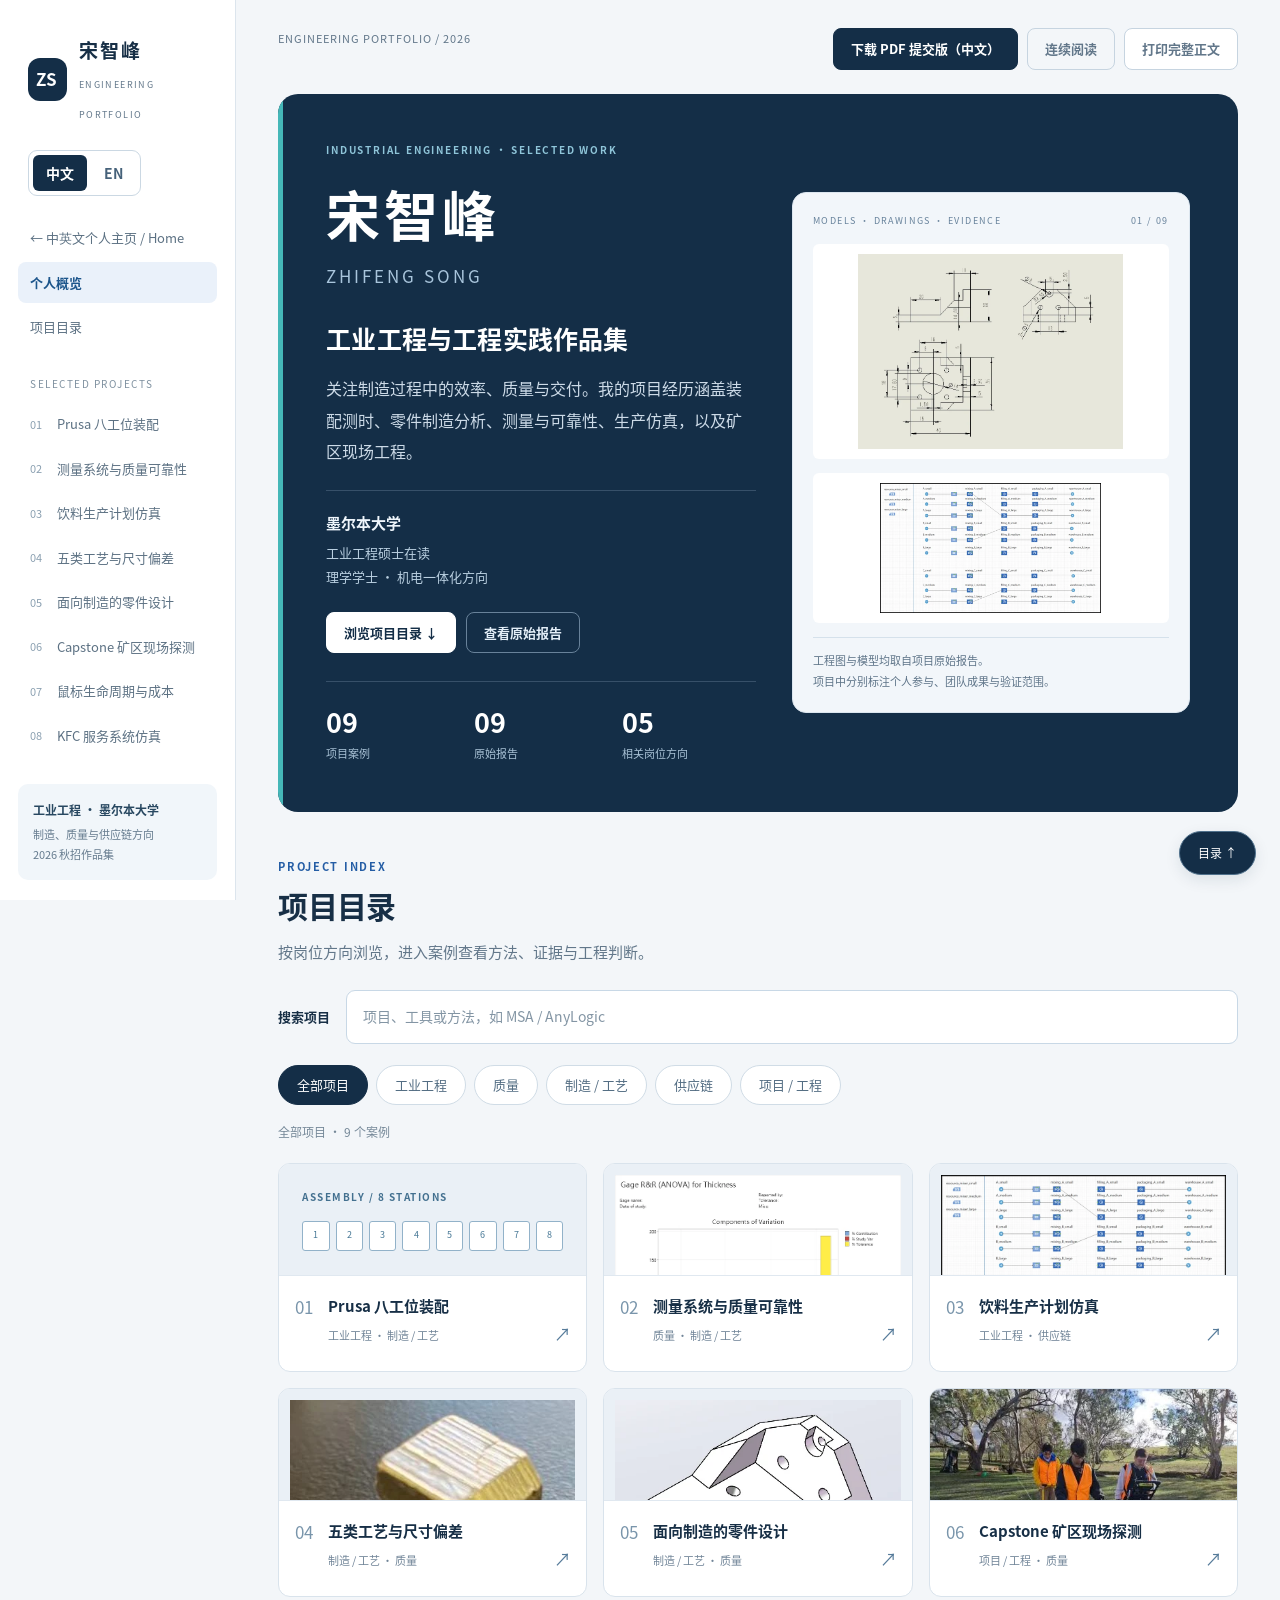
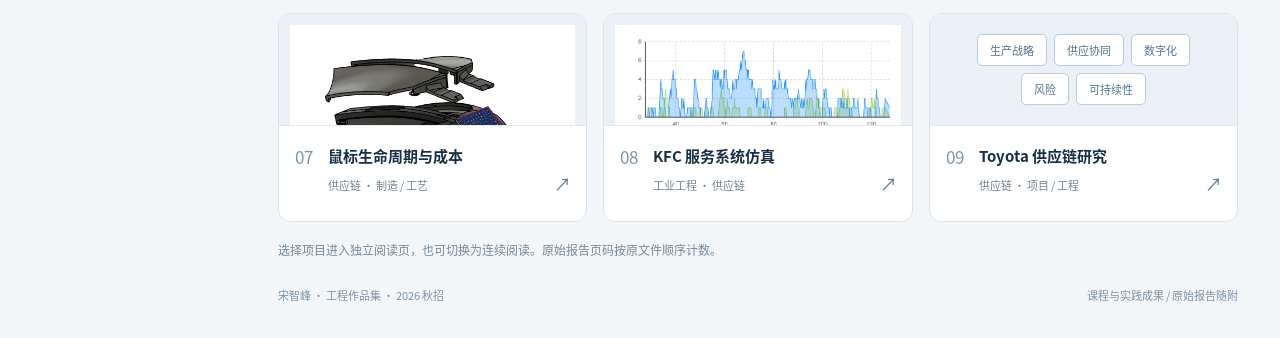
==== commit 26f4cd52: "Add full English portfolio with persistent bilingual navigation" ====
--- a/portfolio.html
+++ b/portfolio.html
@@ -1,9 +1,9 @@
 <!doctype html>
-<html lang="zh-CN"><head><meta charset="utf-8"><meta name="viewport" content="width=device-width,initial-scale=1"><meta name="description" content="宋智峰工程作品集：工业工程、制造、质量、供应链与现场工程项目。包含个人分工、方法、原图与九份原始报告。"><meta name="color-scheme" content="light"><title>宋智峰 · 工程作品集</title><link rel="icon" href="data:image/svg+xml,%3Csvg%20xmlns='http://www.w3.org/2000/svg'%20viewBox='0%200%2064%2064'%3E%3Crect%20width='64'%20height='64'%20rx='10'%20fill='%2310283f'/%3E%3Ctext%20x='32'%20y='42'%20text-anchor='middle'%20font-family='Arial'%20font-size='29'%20font-weight='bold'%20fill='%2372d7da'%3EZS%3C/text%3E%3C/svg%3E"><link rel="stylesheet" href="assets/site.css"></head><body>
+<html lang="zh-CN"><head><meta charset="utf-8"><meta name="viewport" content="width=device-width,initial-scale=1"><meta name="description" content="宋智峰工程作品集：工业工程、制造、质量、供应链与现场工程项目。包含个人分工、方法、原图与九份原始报告。"><meta name="color-scheme" content="light"><title>宋智峰 · 工程作品集</title><link rel="icon" href="data:image/svg+xml,%3Csvg%20xmlns='http://www.w3.org/2000/svg'%20viewBox='0%200%2064%2064'%3E%3Crect%20width='64'%20height='64'%20rx='10'%20fill='%2310283f'/%3E%3Ctext%20x='32'%20y='42'%20text-anchor='middle'%20font-family='Arial'%20font-size='29'%20font-weight='bold'%20fill='%2372d7da'%3EZS%3C/text%3E%3C/svg%3E"><link rel="stylesheet" href="assets/site.css"><link rel="stylesheet" href="assets/portfolio-language.css?v=20260916-1"><script>try{var q=new URLSearchParams(location.search).get("lang");document.documentElement.lang=q==="en"?"en":q==="zh"||q==="zh-CN"?"zh-CN":localStorage.getItem("zhifeng-home-language")==="en"?"en":"zh-CN";}catch(e){}</script></head><body>
 <div class="reading-progress" aria-hidden="true"></div><a class="skip" href="#directory">跳转到项目目录</a>
-<aside class="sidebar" aria-label="作品集导航"><a class="brand" href="#overview"><span class="brand-mark">ZS</span><span><strong>宋智峰</strong><small>ENGINEERING PORTFOLIO</small></span></a><nav><a href="index.html">← 中英文个人主页 / Home</a><a href="#overview" class="active">个人概览</a><a href="#directory">项目目录</a><p class="nav-label">SELECTED PROJECTS</p><a href="#assembly" class="nav-project"><span>01</span>Prusa 八工位装配</a><a href="#quality" class="nav-project"><span>02</span>测量系统与质量可靠性</a><a href="#beverage" class="nav-project"><span>03</span>饮料生产计划仿真</a><a href="#dfm" class="nav-project"><span>04</span>五类工艺与尺寸偏差</a><a href="#design" class="nav-project"><span>05</span>面向制造的零件设计</a><a href="#capstone" class="nav-project"><span>06</span>Capstone 矿区现场探测</a><a href="#lca" class="nav-project"><span>07</span>鼠标生命周期与成本</a><a href="#kfc" class="nav-project"><span>08</span>KFC 服务系统仿真</a><a href="#toyota" class="nav-project"><span>09</span>Toyota 供应链研究</a><p class="nav-label">BACKGROUND &amp; FILES</p><a href="#profile">教育与实践经历</a><a href="#reports">原始报告</a><a href="#contact">联系方式</a></nav><div class="nav-bottom"><strong>工业工程 · 墨尔本大学</strong>制造、质量与供应链方向<br>2026 秋招作品集</div></aside>
-<header class="mobilebar"><a href="#overview"><strong>宋智峰 · 作品集</strong></a><div><a href="#directory">目录</a><a href="#reports">报告</a><a href="#contact">联系</a></div></header>
-<main><div class="utility"><span>ENGINEERING PORTFOLIO / 2026</span><div class="utility-buttons"><button class="button pdf-download" type="button" data-download="portfolio_pdf">下载 PDF 提交版</button><button class="button ghost" id="reading-mode" type="button" aria-pressed="true">连续阅读</button><button class="button ghost" id="toggle-details" type="button" aria-expanded="false">展开全部详情</button><button class="button" id="print" type="button">打印完整正文</button></div></div>
+<aside class="sidebar" aria-label="作品集导航"><a class="brand" href="#overview"><span class="brand-mark">ZS</span><span><strong>宋智峰</strong><small>ENGINEERING PORTFOLIO</small></span></a><div class="portfolio-language-switch" role="group" aria-label="Language / 语言"><button type="button" data-language="zh-CN" lang="zh-CN" aria-pressed="true" aria-label="切换为中文">中文</button><button type="button" data-language="en" lang="en" aria-pressed="false" aria-label="Switch to English">EN</button></div><nav><a href="index.html?lang=zh" data-home-link>← 中英文个人主页 / Home</a><a href="#overview" class="active">个人概览</a><a href="#directory">项目目录</a><p class="nav-label">SELECTED PROJECTS</p><a href="#assembly" class="nav-project"><span>01</span>Prusa 八工位装配</a><a href="#quality" class="nav-project"><span>02</span>测量系统与质量可靠性</a><a href="#beverage" class="nav-project"><span>03</span>饮料生产计划仿真</a><a href="#dfm" class="nav-project"><span>04</span>五类工艺与尺寸偏差</a><a href="#design" class="nav-project"><span>05</span>面向制造的零件设计</a><a href="#capstone" class="nav-project"><span>06</span>Capstone 矿区现场探测</a><a href="#lca" class="nav-project"><span>07</span>鼠标生命周期与成本</a><a href="#kfc" class="nav-project"><span>08</span>KFC 服务系统仿真</a><a href="#toyota" class="nav-project"><span>09</span>Toyota 供应链研究</a><p class="nav-label">BACKGROUND &amp; FILES</p><a href="#profile">教育与实践经历</a><a href="#reports">原始报告</a><a href="#contact">联系方式</a></nav><div class="nav-bottom"><strong>工业工程 · 墨尔本大学</strong>制造、质量与供应链方向<br>2026 秋招作品集</div></aside>
+<header class="mobilebar"><a href="#overview"><strong>宋智峰 · 作品集</strong></a><div><a class="mobile-home" href="index.html?lang=zh" data-home-link>个人主页</a><a href="#directory">目录</a><a href="#reports">报告</a><a href="#contact">联系</a></div><div class="portfolio-language-switch" role="group" aria-label="Language / 语言"><button type="button" data-language="zh-CN" lang="zh-CN" aria-pressed="true" aria-label="切换为中文">中文</button><button type="button" data-language="en" lang="en" aria-pressed="false" aria-label="Switch to English">EN</button></div></header><p id="language-status" class="language-status" role="status" aria-live="polite"></p>
+<main><div class="utility"><span>ENGINEERING PORTFOLIO / 2026</span><div class="utility-buttons"><button class="button pdf-download" type="button" data-download="portfolio_pdf">下载 PDF 提交版（中文）</button><button class="button ghost" id="reading-mode" type="button" aria-pressed="true">连续阅读</button><button class="button ghost" id="toggle-details" type="button" aria-expanded="false">展开全部详情</button><button class="button" id="print" type="button">打印完整正文</button></div></div>
 <div class="reader-context" id="reader-context" hidden><a href="#directory">项目目录</a><span>/</span><strong id="reader-name"></strong></div><noscript><p class="noscript-note">项目正文可直接阅读。启用 JavaScript 后可筛选目录、放大图片和下载项目报告。</p></noscript>
 <section class="hero" id="overview"><div><div class="eyebrow">INDUSTRIAL ENGINEERING · SELECTED WORK</div><h1>宋智峰</h1><p class="english-name">ZHIFENG SONG</p><h2 class="hero-title">工业工程与工程实践作品集</h2><p class="hero-intro">关注制造过程中的效率、质量与交付。我的项目经历涵盖装配测时、零件制造分析、测量与可靠性、生产仿真，以及矿区现场工程。</p><div class="hero-education"><strong>墨尔本大学</strong>工业工程硕士在读<br>理学学士 · 机电一体化方向</div><div class="hero-actions"><a class="button primary" href="#directory">浏览项目目录 ↓</a><a class="button" href="#reports">查看原始报告</a></div><div class="hero-counts"><div><strong>09</strong>项目案例</div><div><strong>09</strong>原始报告</div><div><strong>05</strong>相关岗位方向</div></div></div><div class="hero-visual"><div class="visual-label"><span>MODELS · DRAWINGS · EVIDENCE</span><span>01 / 09</span></div><img class="hero-drawing" src="assets/images/0537ea7e42a4bc1d.webp" alt="个人零件设计报告中的 CNC 支架工程图" decoding="async"><img class="hero-model" src="assets/images/9114f1fbd45ca064.webp" alt="饮料生产仿真小组报告中的 AnyLogic 模型" decoding="async"><div class="visual-foot">工程图与模型均取自项目原始报告。<br>项目中分别标注个人参与、团队成果与验证范围。</div></div></section>
 <section class="section" id="directory"><div class="section-heading"><div><div class="section-number">PROJECT INDEX</div><h2>项目目录</h2><p>按岗位方向浏览，进入案例查看方法、证据与工程判断。</p></div></div><form class="project-search" id="project-search-form" role="search"><label for="project-search">搜索项目</label><div><input id="project-search" type="search" autocomplete="off" placeholder="项目、工具或方法，如 MSA / AnyLogic"><button id="clear-search" type="button" hidden>清除</button></div></form><div class="filters" role="group" aria-label="按岗位方向筛选项目目录"><button class="filter" type="button" data-filter="all" aria-pressed="true">全部项目</button><button class="filter" type="button" data-filter="ie" aria-pressed="false">工业工程</button><button class="filter" type="button" data-filter="quality" aria-pressed="false">质量</button><button class="filter" type="button" data-filter="manufacturing" aria-pressed="false">制造 / 工艺</button><button class="filter" type="button" data-filter="supply" aria-pressed="false">供应链</button><button class="filter" type="button" data-filter="project" aria-pressed="false">项目 / 工程</button></div><p class="filter-status" id="filter-status" aria-live="polite">全部项目 · 9 个案例；点击进入项目正文。</p><div class="index-grid"><a class="index-card" href="#assembly" data-cats="ie manufacturing quality"><div class="index-thumb" aria-hidden="true"><div class="station-thumb"><b>ASSEMBLY / 8 STATIONS</b><div class="station-bars"><span>1</span><span>2</span><span>3</span><span>4</span><span>5</span><span>6</span><span>7</span><span>8</span></div></div></div><span class="index-card-copy"><span class="index-num">01</span><strong>Prusa 八工位装配</strong><small>工业工程 · 制造 / 工艺</small><span class="card-arrow" aria-hidden="true">↗</span></span></a><a class="index-card" href="#quality" data-cats="quality manufacturing ie"><div class="index-thumb" aria-hidden="true"><img src="assets/images/56baf9d1f89214f6.webp" alt="" loading="lazy" decoding="async"></div><span class="index-card-copy"><span class="index-num">02</span><strong>测量系统与质量可靠性</strong><small>质量 · 制造 / 工艺</small><span class="card-arrow" aria-hidden="true">↗</span></span></a><a class="index-card" href="#beverage" data-cats="ie supply manufacturing"><div class="index-thumb" aria-hidden="true"><img src="assets/images/9114f1fbd45ca064.webp" alt="" loading="lazy" decoding="async"></div><span class="index-card-copy"><span class="index-num">03</span><strong>饮料生产计划仿真</strong><small>工业工程 · 供应链</small><span class="card-arrow" aria-hidden="true">↗</span></span></a><a class="index-card" href="#dfm" data-cats="manufacturing quality ie"><div class="index-thumb" aria-hidden="true"><img src="assets/images/301afc3683796a9e.webp" alt="" loading="lazy" decoding="async"></div><span class="index-card-copy"><span class="index-num">04</span><strong>五类工艺与尺寸偏差</strong><small>制造 / 工艺 · 质量</small><span class="card-arrow" aria-hidden="true">↗</span></span></a><a class="index-card" href="#design" data-cats="manufacturing quality"><div class="index-thumb" aria-hidden="true"><img src="assets/images/7f9150ba322892a9.webp" alt="" loading="lazy" decoding="async"></div><span class="index-card-copy"><span class="index-num">05</span><strong>面向制造的零件设计</strong><small>制造 / 工艺 · 质量</small><span class="card-arrow" aria-hidden="true">↗</span></span></a><a class="index-card" href="#capstone" data-cats="project quality"><div class="index-thumb photo" aria-hidden="true"><img src="assets/images/ca37e7c44e7ef4d8.webp" alt="" loading="lazy" decoding="async"></div><span class="index-card-copy"><span class="index-num">06</span><strong>Capstone 矿区现场探测</strong><small>项目 / 工程 · 质量</small><span class="card-arrow" aria-hidden="true">↗</span></span></a><a class="index-card" href="#lca" data-cats="supply manufacturing project"><div class="index-thumb" aria-hidden="true"><img src="assets/images/3fe21f2dd04c0735.webp" alt="" loading="lazy" decoding="async"></div><span class="index-card-copy"><span class="index-num">07</span><strong>鼠标生命周期与成本</strong><small>供应链 · 制造 / 工艺</small><span class="card-arrow" aria-hidden="true">↗</span></span></a><a class="index-card" href="#kfc" data-cats="ie supply"><div class="index-thumb" aria-hidden="true"><img src="assets/images/05c7dae18c51d6ca.png" alt="" loading="lazy" decoding="async"></div><span class="index-card-copy"><span class="index-num">08</span><strong>KFC 服务系统仿真</strong><small>工业工程 · 供应链</small><span class="card-arrow" aria-hidden="true">↗</span></span></a><a class="index-card" href="#toyota" data-cats="supply project"><div class="index-thumb" aria-hidden="true"><div class="supply-thumb"><span>生产战略</span><span>供应协同</span><span>数字化</span><span>风险</span><span>可持续性</span></div></div><span class="index-card-copy"><span class="index-num">09</span><strong>Toyota 供应链研究</strong><small>供应链 · 项目 / 工程</small><span class="card-arrow" aria-hidden="true">↗</span></span></a></div><p class="empty-search" id="no-results" hidden>没有匹配的项目。请换一个关键词，或选择“全部项目”。</p><p class="route-note">选择项目进入独立阅读页，也可切换为连续阅读。原始报告页码按原文件顺序计数。</p></section>
@@ -108,7 +108,7 @@
       <nav class="project-pager" aria-label="项目前后导航"><a href="#kfc"><small>上一个项目</small><strong>← KFC 服务系统仿真</strong></a><a href="#profile"><small>BACKGROUND</small><strong>教育与实践经历 →</strong></a></nav>
     </article>
 <section class="section profile-section" id="profile"><div class="section-heading"><div><div class="section-number">BACKGROUND &amp; PRACTICE</div><h2>教育与实践经历</h2><p>将课程中的结构、数据与流程分析，连接到真实工作中的协同与执行。</p></div></div><div class="profile-grid"><div class="profile-card"><div class="eyebrow">EDUCATION</div><div class="experience"><h3>墨尔本大学 · 工业工程硕士</h3><div class="date">2024.07–至今 · 在读</div><p>项目方向涵盖工业系统仿真、制造与装配、质量可靠性、生命周期评估、供应链管理及 Capstone 工程实践。</p></div><div class="experience"><h3>墨尔本大学 · 理学学士</h3><div class="date">2020.02–2022.12 · Mechatronics Systems</div><p>机电一体化方向，形成机械结构、自动化控制与系统分析的基础。</p></div></div><div class="profile-card"><div class="eyebrow">WORK EXPERIENCE</div><div class="experience"><h3>TST Chadstone Pty Ltd</h3><div class="date">2024.12–至今 · 仓储与供应链运营协调助理（兼职）</div><p>参与收发货、库存整理、补货订货、订单处理、出入库协调及物流跟进；跟进缺货、交付延迟和订单信息不一致等日常问题。</p></div><div class="experience"><h3>Risunny Technology Ltd</h3><div class="date">2020.11–2021.02 · 机械实习生</div><p>参与液压电磁换向阀设计与制造支持，进行 SolidWorks 建模、工程图和基础有限元分析，并协助生产反馈与发运工作。</p></div></div></div><div class="skill-map"><h3>方法与工具的项目依据</h3><div class="table-scroll"><table><thead><tr><th scope="col">方向</th><th scope="col">使用或接触的方法与工具</th><th scope="col">项目依据</th></tr></thead><tbody><tr><td>工业工程</td><td>工序测时、DFA、工位平衡、标准作业</td><td>Prusa 装配</td></tr><tr><td>制造设计</td><td>SolidWorks、工程图、PrusaSlicer、工艺可行性分析</td><td>五类工艺、零件设计与实习</td></tr><tr><td>质量与可靠性</td><td>Minitab、Gage R&amp;R、Cpk/Ppk、FMEA、Weibull</td><td>铰链质量与寿命报告</td></tr><tr><td>系统与运营</td><td>AnyLogic、Excel、需求预测、队列与库存分析</td><td>饮料仿真、KFC、TST 实践</td></tr><tr><td>生命周期</td><td>openLCA、材料清单、环境热点、LCC 与敏感性分析</td><td>无线鼠标两份报告</td></tr><tr><td>现场与协同</td><td>设备准备、现场采集、技术沟通、数据整理与报告</td><td>GPR / EM Loupe Capstone</td></tr></tbody></table></div></div></section>
-<section class="section source-section" id="reports"><div class="section-heading"><div><div class="section-number">SOURCE DOCUMENTS</div><h2>九份原始报告</h2><p>九份原始报告随站点提供，可直接打开或下载；图表与章节索引保留对应关系。</p></div></div><div class="report-list"><div class="report-row"><span class="report-type">PDF</span><div class="report-title"><h3>概率、可靠性与质量</h3><p>PDF · 86 页 · 3.18 MB · 对应案例 02</p><small>Probability, Reliability and Quality(1).pdf</small></div><div class="report-actions"><button type="button" class="source-link" data-report="quality" data-page="1">打开原文 <span aria-hidden="true">↗</span></button><button class="button small-button" type="button" data-download="quality">下载</button></div></div><div class="report-row"><span class="report-type">PDF</span><div class="report-title"><h3>饮料生产计划与仿真</h3><p>PDF · 22 页 · 0.74 MB · 对应案例 03</p><small>ISS_A2_Group6_v3(1).pdf</small></div><div class="report-actions"><button type="button" class="source-link" data-report="beverage" data-page="1">打开原文 <span aria-hidden="true">↗</span></button><button class="button small-button" type="button" data-download="beverage">下载</button></div></div><div class="report-row"><span class="report-type">PDF</span><div class="report-title"><h3>制造工艺与 DFM 分析</h3><p>PDF · 24 页 · 1.34 MB · 对应案例 04</p><small>Manufacturing Process and DFM Analysis.pdf</small></div><div class="report-actions"><button type="button" class="source-link" data-report="dfm" data-page="1">打开原文 <span aria-hidden="true">↗</span></button><button class="button small-button" type="button" data-download="dfm">下载</button></div></div><div class="report-row"><span class="report-type">PDF</span><div class="report-title"><h3>面向制造的零件设计</h3><p>PDF · 10 页 · 0.58 MB · 对应案例 05</p><small>Part Design for Manufacture(5).pdf</small></div><div class="report-actions"><button type="button" class="source-link" data-report="design" data-page="1">打开原文 <span aria-hidden="true">↗</span></button><button class="button small-button" type="button" data-download="design">下载</button></div></div><div class="report-row"><span class="report-type">PDF</span><div class="report-title"><h3>GPR 与 EM Loupe Capstone</h3><p>PDF · 43 页 · 2.84 MB · 对应案例 06</p><small>Capstone Report 2026(5).pdf</small></div><div class="report-actions"><button type="button" class="source-link" data-report="capstone" data-page="1">打开原文 <span aria-hidden="true">↗</span></button><button class="button small-button" type="button" data-download="capstone">下载</button></div></div><div class="report-row"><span class="report-type">PDF</span><div class="report-title"><h3>无线鼠标环境生命周期评估</h3><p>PDF · 19 页 · 1.98 MB · 对应案例 07</p><small>SLCA(3).pdf</small></div><div class="report-actions"><button type="button" class="source-link" data-report="slca" data-page="1">打开原文 <span aria-hidden="true">↗</span></button><button class="button small-button" type="button" data-download="slca">下载</button></div></div><div class="report-row"><span class="report-type">PDF</span><div class="report-title"><h3>无线鼠标成本与生态设计</h3><p>PDF · 28 页 · 2.47 MB · 对应案例 07</p><small>Life Cycle Cost, Eco-Efficiency(4).pdf</small></div><div class="report-actions"><button type="button" class="source-link" data-report="lcc" data-page="1">打开原文 <span aria-hidden="true">↗</span></button><button class="button small-button" type="button" data-download="lcc">下载</button></div></div><div class="report-row"><span class="report-type">DOCX</span><div class="report-title"><h3>KFC 排队系统仿真</h3><p>Word 原报告 · 0.11 MB · 对应案例 08</p><small>Simulation and Optimisation Analysis of KFC Calton Queuing System(1).docx</small></div><div class="report-actions"><button class="button small-button" type="button" data-download="kfc">下载</button></div></div><div class="report-row"><span class="report-type">PDF</span><div class="report-title"><h3>Toyota 供应链研究</h3><p>PDF · 30 页 · 0.42 MB · 对应案例 09</p><small>TOYOTA'S SUPPLY CHAIN(3).pdf</small></div><div class="report-actions"><button type="button" class="source-link" data-report="toyota" data-page="1">打开原文 <span aria-hidden="true">↗</span></button><button class="button small-button" type="button" data-download="toyota">下载</button></div></div></div><p class="route-note">报告保留原始内容、署名与日期。小组报告按共同成果展示，个人分工见对应案例。作品集更新日期：2026.09.13。</p><p class="print-only">原始报告可通过本网站打开或下载。打印版呈现正文与图表，原始附件请另行下载。</p></section>
+<section class="section source-section" id="reports"><div class="section-heading"><div><div class="section-number">SOURCE DOCUMENTS</div><h2>九份原始报告</h2><p>九份原始报告随站点提供，可直接打开或下载；图表与章节索引保留对应关系。</p></div></div><div class="report-list"><div class="report-row"><span class="report-type">PDF</span><div class="report-title"><h3>概率、可靠性与质量</h3><p>PDF · 86 页 · 3.18 MB · 对应案例 02</p><small>Probability, Reliability and Quality(1).pdf</small></div><div class="report-actions"><button type="button" class="source-link" data-report="quality" data-page="1">打开原文 <span aria-hidden="true">↗</span></button><button class="button small-button" type="button" data-download="quality">下载</button></div></div><div class="report-row"><span class="report-type">PDF</span><div class="report-title"><h3>饮料生产计划与仿真</h3><p>PDF · 22 页 · 0.74 MB · 对应案例 03</p><small>ISS_A2_Group6_v3(1).pdf</small></div><div class="report-actions"><button type="button" class="source-link" data-report="beverage" data-page="1">打开原文 <span aria-hidden="true">↗</span></button><button class="button small-button" type="button" data-download="beverage">下载</button></div></div><div class="report-row"><span class="report-type">PDF</span><div class="report-title"><h3>制造工艺与 DFM 分析</h3><p>PDF · 24 页 · 1.34 MB · 对应案例 04</p><small>Manufacturing Process and DFM Analysis.pdf</small></div><div class="report-actions"><button type="button" class="source-link" data-report="dfm" data-page="1">打开原文 <span aria-hidden="true">↗</span></button><button class="button small-button" type="button" data-download="dfm">下载</button></div></div><div class="report-row"><span class="report-type">PDF</span><div class="report-title"><h3>面向制造的零件设计</h3><p>PDF · 10 页 · 0.58 MB · 对应案例 05</p><small>Part Design for Manufacture(5).pdf</small></div><div class="report-actions"><button type="button" class="source-link" data-report="design" data-page="1">打开原文 <span aria-hidden="true">↗</span></button><button class="button small-button" type="button" data-download="design">下载</button></div></div><div class="report-row"><span class="report-type">PDF</span><div class="report-title"><h3>GPR 与 EM Loupe Capstone</h3><p>PDF · 43 页 · 2.84 MB · 对应案例 06</p><small>Capstone Report 2026(5).pdf</small></div><div class="report-actions"><button type="button" class="source-link" data-report="capstone" data-page="1">打开原文 <span aria-hidden="true">↗</span></button><button class="button small-button" type="button" data-download="capstone">下载</button></div></div><div class="report-row"><span class="report-type">PDF</span><div class="report-title"><h3>无线鼠标环境生命周期评估</h3><p>PDF · 19 页 · 1.98 MB · 对应案例 07</p><small>SLCA(3).pdf</small></div><div class="report-actions"><button type="button" class="source-link" data-report="slca" data-page="1">打开原文 <span aria-hidden="true">↗</span></button><button class="button small-button" type="button" data-download="slca">下载</button></div></div><div class="report-row"><span class="report-type">PDF</span><div class="report-title"><h3>无线鼠标成本与生态设计</h3><p>PDF · 28 页 · 2.47 MB · 对应案例 07</p><small>Life Cycle Cost, Eco-Efficiency(4).pdf</small></div><div class="report-actions"><button type="button" class="source-link" data-report="lcc" data-page="1">打开原文 <span aria-hidden="true">↗</span></button><button class="button small-button" type="button" data-download="lcc">下载</button></div></div><div class="report-row"><span class="report-type">DOCX</span><div class="report-title"><h3>KFC 排队系统仿真</h3><p>Word 原报告 · 0.11 MB · 对应案例 08</p><small>Simulation and Optimisation Analysis of KFC Calton Queuing System(1).docx</small></div><div class="report-actions"><button class="button small-button" type="button" data-download="kfc">下载</button></div></div><div class="report-row"><span class="report-type">PDF</span><div class="report-title"><h3>Toyota 供应链研究</h3><p>PDF · 30 页 · 0.42 MB · 对应案例 09</p><small>TOYOTA'S SUPPLY CHAIN(3).pdf</small></div><div class="report-actions"><button type="button" class="source-link" data-report="toyota" data-page="1">打开原文 <span aria-hidden="true">↗</span></button><button class="button small-button" type="button" data-download="toyota">下载</button></div></div></div><p class="route-note">报告保留原始内容、署名与日期。小组报告按共同成果展示，个人分工见对应案例。作品集更新日期：2026.09.16。</p><p class="print-only">原始报告可通过本网站打开或下载。打印版呈现正文与图表，原始附件请另行下载。</p></section>
 <section class="contact" id="contact"><div><div class="eyebrow">CONTACT</div><h2>宋智峰 · ZHIFENG SONG</h2><p>求职方向：工业工程、质量、制造 / 工艺、供应链及项目工程<br>上海优先 · 可进一步交流项目过程与原始材料</p></div><div class="contact-links"><a href="mailto:zhifengs@outlook.com">zhifengs@outlook.com</a><a href="tel:+8613060467950">+86 130 6046 7950</a></div></section><footer class="page-footer"><span>宋智峰 · 工程作品集 · 2026 秋招</span><span>课程与实践成果 / 原始报告随附</span></footer></main>
 <a class="top-button" href="#directory" aria-label="返回项目目录">目录 ↑</a><dialog class="lightbox" id="lightbox" aria-labelledby="lightbox-caption"><div class="lightbox-head"><p id="lightbox-caption"></p><button class="lightbox-close" type="button" id="close-lightbox">关闭 ×</button></div><div class="lightbox-body"><img id="lightbox-img" alt=""></div></dialog><div id="toast" class="toast" role="status" hidden></div>
-<script type="application/json" id="report-data">{"quality": {"name": "Probability, Reliability and Quality(1).pdf", "mime": "application/pdf", "url": "reports/quality.pdf"}, "beverage": {"name": "ISS_A2_Group6_v3(1).pdf", "mime": "application/pdf", "url": "reports/beverage.pdf"}, "dfm": {"name": "Manufacturing Process and DFM Analysis.pdf", "mime": "application/pdf", "url": "reports/dfm.pdf"}, "design": {"name": "Part Design for Manufacture(5).pdf", "mime": "application/pdf", "url": "reports/design.pdf"}, "capstone": {"name": "Capstone Report 2026(5).pdf", "mime": "application/pdf", "url": "reports/capstone.pdf"}, "slca": {"name": "SLCA(3).pdf", "mime": "application/pdf", "url": "reports/slca.pdf"}, "lcc": {"name": "Life Cycle Cost, Eco-Efficiency(4).pdf", "mime": "application/pdf", "url": "reports/lcc.pdf"}, "kfc": {"name": "Simulation and Optimisation Analysis of KFC Calton Queuing System(1).docx", "mime": "application/vnd.openxmlformats-officedocument.wordprocessingml.document", "url": "reports/kfc.docx"}, "toyota": {"name": "TOYOTA'S SUPPLY CHAIN(3).pdf", "mime": "application/pdf", "url": "reports/toyota.pdf"}, "portfolio_pdf": {"name": "宋智峰_工程作品集_提交版.pdf", "mime": "application/pdf", "url": "reports/portfolio.pdf"}}</script><script src="assets/site.js?v=7cfbea1c" defer></script></body></html>+<script type="application/json" id="report-data">{"quality": {"name": "Probability, Reliability and Quality(1).pdf", "mime": "application/pdf", "url": "reports/quality.pdf"}, "beverage": {"name": "ISS_A2_Group6_v3(1).pdf", "mime": "application/pdf", "url": "reports/beverage.pdf"}, "dfm": {"name": "Manufacturing Process and DFM Analysis.pdf", "mime": "application/pdf", "url": "reports/dfm.pdf"}, "design": {"name": "Part Design for Manufacture(5).pdf", "mime": "application/pdf", "url": "reports/design.pdf"}, "capstone": {"name": "Capstone Report 2026(5).pdf", "mime": "application/pdf", "url": "reports/capstone.pdf"}, "slca": {"name": "SLCA(3).pdf", "mime": "application/pdf", "url": "reports/slca.pdf"}, "lcc": {"name": "Life Cycle Cost, Eco-Efficiency(4).pdf", "mime": "application/pdf", "url": "reports/lcc.pdf"}, "kfc": {"name": "Simulation and Optimisation Analysis of KFC Calton Queuing System(1).docx", "mime": "application/vnd.openxmlformats-officedocument.wordprocessingml.document", "url": "reports/kfc.docx"}, "toyota": {"name": "TOYOTA'S SUPPLY CHAIN(3).pdf", "mime": "application/pdf", "url": "reports/toyota.pdf"}, "portfolio_pdf": {"name": "宋智峰_工程作品集_提交版.pdf", "mime": "application/pdf", "url": "reports/portfolio.pdf"}}</script><script src="assets/portfolio-en.js?v=20260916-1" defer></script><script src="assets/portfolio-i18n.js?v=20260916-1" defer></script><script src="assets/site.js?v=20260916-1" defer></script></body></html>
--- a/assets/portfolio-language.css
+++ b/assets/portfolio-language.css
@@ -0,0 +1,24 @@
+.portfolio-language-switch{display:inline-flex;gap:4px;padding:4px;border:1px solid #cbd8e3;border-radius:9px;background:#fff;letter-spacing:0;flex-shrink:0}
+.portfolio-language-switch button{border:0;border-radius:6px;background:transparent;font-size:14px;line-height:1.4;font-weight:700;padding:8px 13px;min-height:36px;color:#46627a}
+.portfolio-language-switch button[aria-pressed="true"]{background:#142e47;color:#fff}
+.sidebar>.portfolio-language-switch{align-self:flex-start;margin:0 10px 18px}
+.language-status{position:absolute;width:1px;height:1px;padding:0;margin:-1px;overflow:hidden;clip-path:inset(50%);white-space:nowrap;border:0}
+html[lang="en"] .brand strong{letter-spacing:0;font-size:18px}
+html[lang="en"] .brand-mark{flex-shrink:0}
+html[lang="en"] h1{font-size:clamp(36px,3.5vw,52px);letter-spacing:-1px;overflow-wrap:normal}
+html[lang="en"] .english-name{display:none}
+html[lang="en"] .hero-title{margin-top:24px;line-height:1.4}
+html[lang="en"] .sidebar nav a{font-size:13px;line-height:1.45;padding:9px 10px}
+html[lang="en"] .sidebar .nav-label{margin-top:20px}
+html[lang="en"] .nav-bottom{margin-top:15px}
+html[lang="en"] .metric-strip strong{font-size:clamp(19px,2vw,28px);overflow-wrap:anywhere;letter-spacing:-.4px}
+html[lang="en"] .project-top h2{line-height:1.35}
+html[lang="en"] .hero-counts>div{min-width:0}
+html[lang="en"] .details-state:after{content:"Expand +";white-space:nowrap}
+html[lang="en"] .project-details[open] .details-state:after{content:"Collapse −"}
+html[lang="en"] .index-thumb .supply-thumb{padding:9px 12px;gap:5px}
+html[lang="en"] .supply-thumb span{font-size:10px;padding:3px 6px}
+html[lang="en"] .profile-card h3{line-height:1.5}
+@media(max-width:960px){.mobilebar{flex-wrap:wrap;gap:10px}.mobilebar>.portfolio-language-switch{display:inline-flex;gap:4px;padding:4px}.mobilebar>div:not(.portfolio-language-switch){margin-left:auto}.mobilebar .portfolio-language-switch button{padding:6px 10px;min-height:32px}.mobilebar .mobile-home{font-size:13px}.mobilebar strong{white-space:normal}}
+@media(max-width:600px){.mobilebar{padding:10px 17px}.mobilebar>a{flex:1}.mobilebar>div:not(.portfolio-language-switch){order:3;width:100%;justify-content:space-between;margin:0}.mobilebar .portfolio-language-switch{margin-left:auto}.mobilebar strong{font-size:14px}html[lang="en"] .hero-title{font-size:23px}html[lang="en"] .metric-strip{gap:8px}html[lang="en"] .metric-strip>div{padding:0 8px}html[lang="en"] .metric-strip>div:first-child{padding-left:0}html[lang="en"] .metric-strip strong{font-size:19px}html[lang="en"] .metric-strip span{font-size:12px}html[lang="en"] .project-top{grid-template-columns:42px minmax(0,1fr)}html[lang="en"] .project-top .return-link{grid-column:2;justify-self:start}html[lang="en"] .project-top h2{font-size:23px}html[lang="en"] .project-details summary{align-items:flex-start;gap:10px}html[lang="en"] .details-state{flex-shrink:0}html[lang="en"] .hero-counts{gap:9px}html[lang="en"] .index-card-copy{padding-left:42px}html[lang="en"] .index-card strong{font-size:14px}html[lang="en"] .hero-counts{font-size:12px}}
+@media print{.portfolio-language-switch,.language-status{display:none!important}html[lang="en"] h1{font-size:32pt}html[lang="en"] .metric-strip strong{font-size:16pt}}
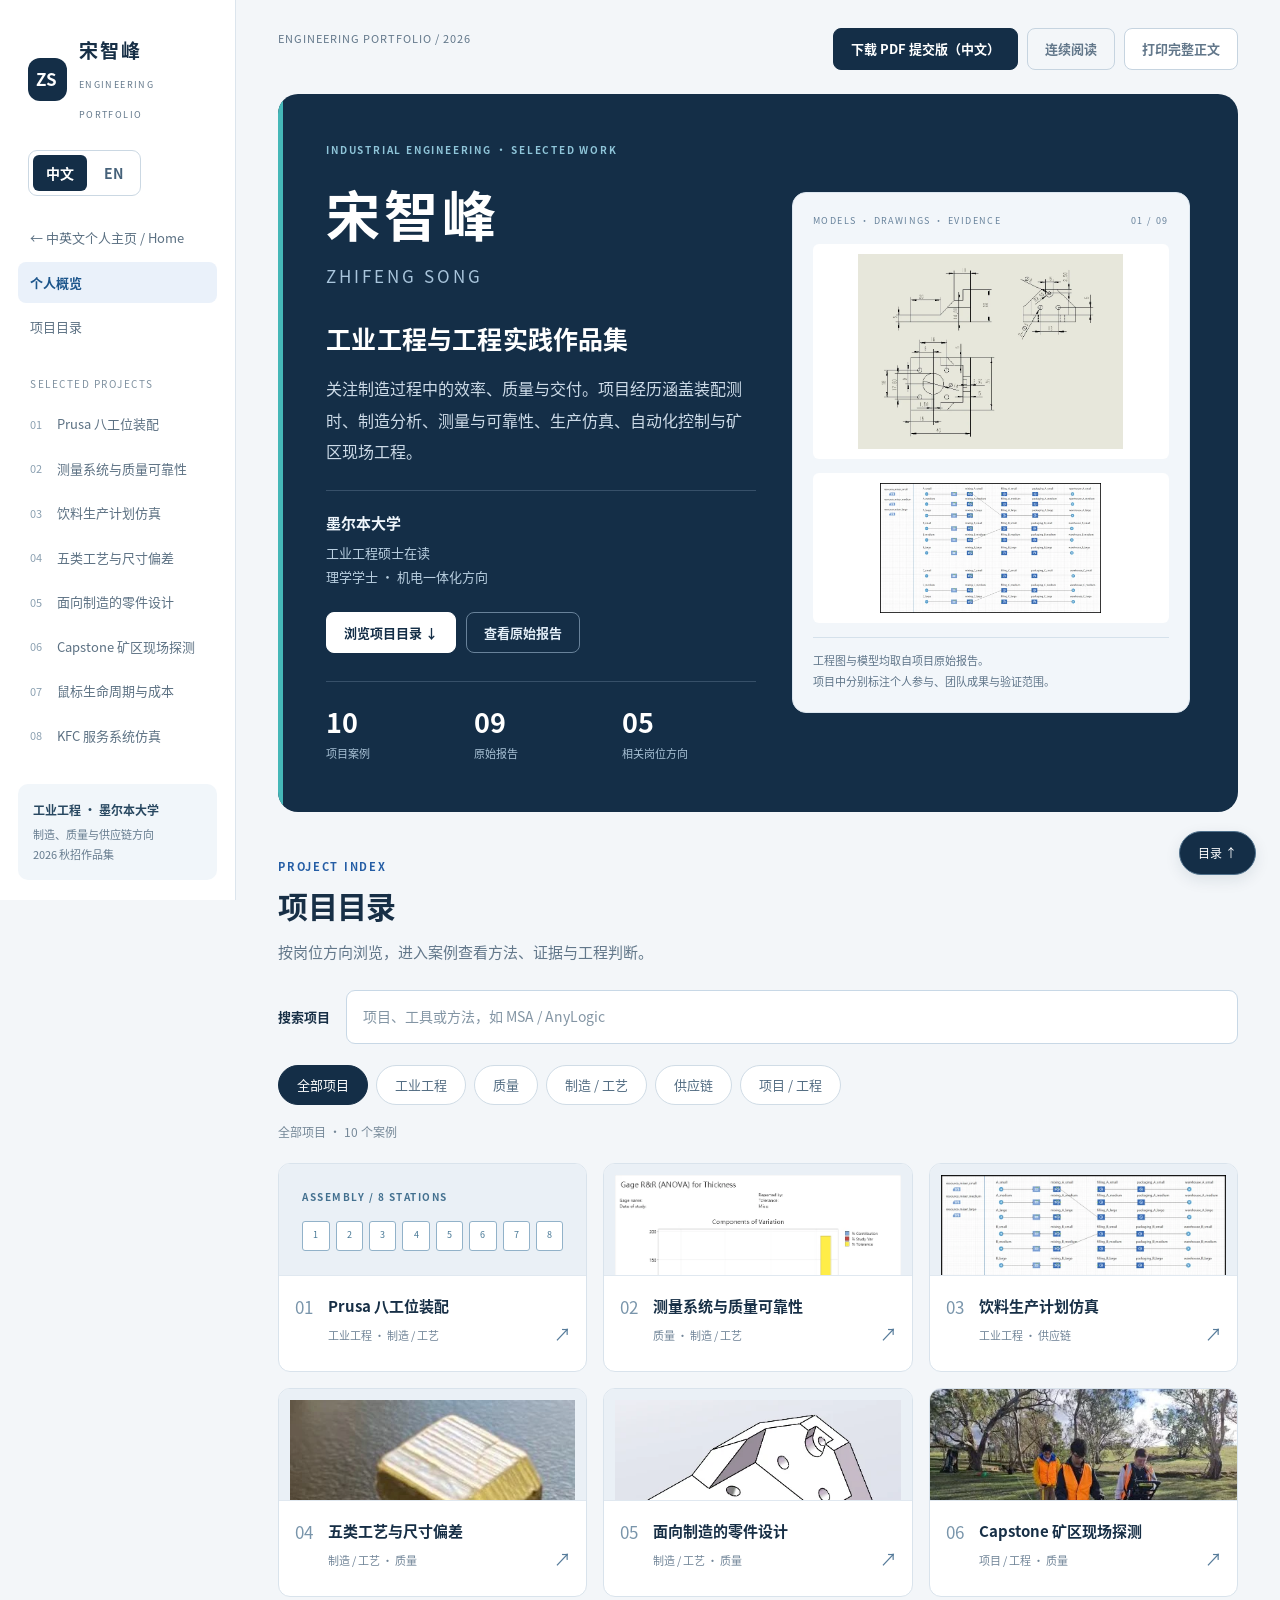
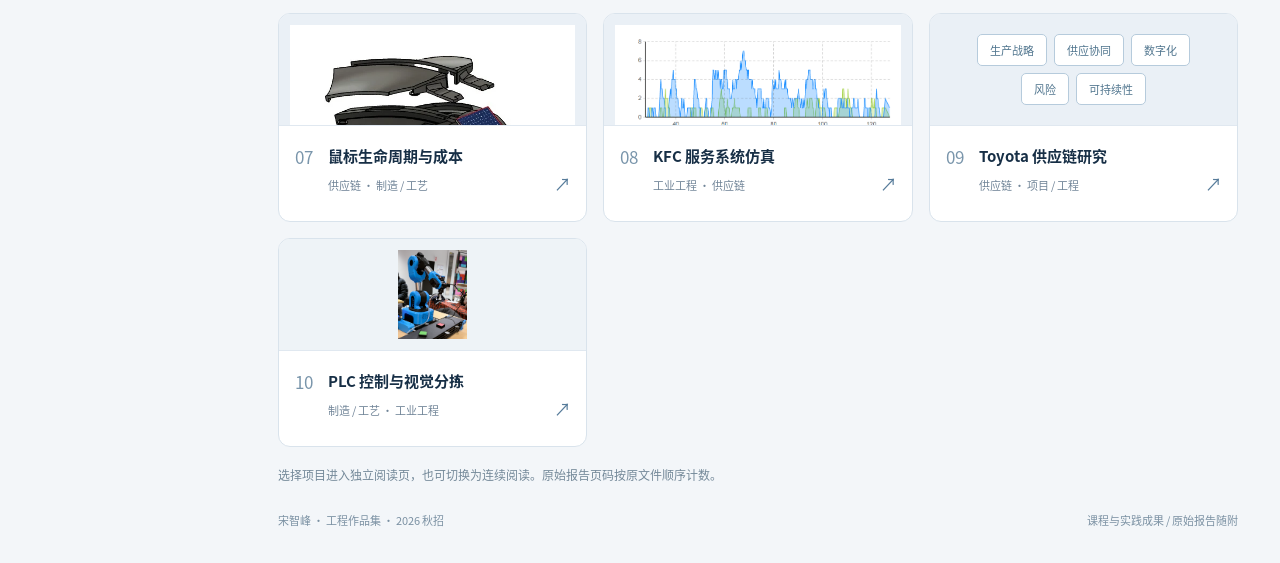
==== commit 40b222ab: "Add PLC vision-sorting case, Niryo setup photos and bilingual portfolio PDFs" ====
--- a/portfolio.html
+++ b/portfolio.html
@@ -1,12 +1,12 @@
 <!doctype html>
-<html lang="zh-CN"><head><meta charset="utf-8"><meta name="viewport" content="width=device-width,initial-scale=1"><meta name="description" content="宋智峰工程作品集：工业工程、制造、质量、供应链与现场工程项目。包含个人分工、方法、原图与九份原始报告。"><meta name="color-scheme" content="light"><title>宋智峰 · 工程作品集</title><link rel="icon" href="data:image/svg+xml,%3Csvg%20xmlns='http://www.w3.org/2000/svg'%20viewBox='0%200%2064%2064'%3E%3Crect%20width='64'%20height='64'%20rx='10'%20fill='%2310283f'/%3E%3Ctext%20x='32'%20y='42'%20text-anchor='middle'%20font-family='Arial'%20font-size='29'%20font-weight='bold'%20fill='%2372d7da'%3EZS%3C/text%3E%3C/svg%3E"><link rel="stylesheet" href="assets/site.css"><link rel="stylesheet" href="assets/portfolio-language.css?v=20260916-1"><script>try{var q=new URLSearchParams(location.search).get("lang");document.documentElement.lang=q==="en"?"en":q==="zh"||q==="zh-CN"?"zh-CN":localStorage.getItem("zhifeng-home-language")==="en"?"en":"zh-CN";}catch(e){}</script></head><body>
+<html lang="zh-CN"><head><meta charset="utf-8"><meta name="viewport" content="width=device-width,initial-scale=1"><meta name="description" content="宋智峰工程作品集：工业工程、制造、质量、供应链与现场工程项目。包含个人分工、方法、原图与九份原始报告。"><meta name="color-scheme" content="light"><title>宋智峰 · 工程作品集</title><link rel="icon" href="data:image/svg+xml,%3Csvg%20xmlns='http://www.w3.org/2000/svg'%20viewBox='0%200%2064%2064'%3E%3Crect%20width='64'%20height='64'%20rx='10'%20fill='%2310283f'/%3E%3Ctext%20x='32'%20y='42'%20text-anchor='middle'%20font-family='Arial'%20font-size='29'%20font-weight='bold'%20fill='%2372d7da'%3EZS%3C/text%3E%3C/svg%3E"><link rel="stylesheet" href="assets/site.css"><link rel="stylesheet" href="assets/portfolio-language.css?v=20260916-1"><script>try{var q=new URLSearchParams(location.search).get("lang");document.documentElement.lang=q==="en"?"en":q==="zh"||q==="zh-CN"?"zh-CN":localStorage.getItem("zhifeng-home-language")==="en"?"en":"zh-CN";}catch(e){}</script><link rel="stylesheet" href="assets/plc-update.css"></head><body>
 <div class="reading-progress" aria-hidden="true"></div><a class="skip" href="#directory">跳转到项目目录</a>
-<aside class="sidebar" aria-label="作品集导航"><a class="brand" href="#overview"><span class="brand-mark">ZS</span><span><strong>宋智峰</strong><small>ENGINEERING PORTFOLIO</small></span></a><div class="portfolio-language-switch" role="group" aria-label="Language / 语言"><button type="button" data-language="zh-CN" lang="zh-CN" aria-pressed="true" aria-label="切换为中文">中文</button><button type="button" data-language="en" lang="en" aria-pressed="false" aria-label="Switch to English">EN</button></div><nav><a href="index.html?lang=zh" data-home-link>← 中英文个人主页 / Home</a><a href="#overview" class="active">个人概览</a><a href="#directory">项目目录</a><p class="nav-label">SELECTED PROJECTS</p><a href="#assembly" class="nav-project"><span>01</span>Prusa 八工位装配</a><a href="#quality" class="nav-project"><span>02</span>测量系统与质量可靠性</a><a href="#beverage" class="nav-project"><span>03</span>饮料生产计划仿真</a><a href="#dfm" class="nav-project"><span>04</span>五类工艺与尺寸偏差</a><a href="#design" class="nav-project"><span>05</span>面向制造的零件设计</a><a href="#capstone" class="nav-project"><span>06</span>Capstone 矿区现场探测</a><a href="#lca" class="nav-project"><span>07</span>鼠标生命周期与成本</a><a href="#kfc" class="nav-project"><span>08</span>KFC 服务系统仿真</a><a href="#toyota" class="nav-project"><span>09</span>Toyota 供应链研究</a><p class="nav-label">BACKGROUND &amp; FILES</p><a href="#profile">教育与实践经历</a><a href="#reports">原始报告</a><a href="#contact">联系方式</a></nav><div class="nav-bottom"><strong>工业工程 · 墨尔本大学</strong>制造、质量与供应链方向<br>2026 秋招作品集</div></aside>
+<aside class="sidebar" aria-label="作品集导航"><a class="brand" href="#overview"><span class="brand-mark">ZS</span><span><strong>宋智峰</strong><small>ENGINEERING PORTFOLIO</small></span></a><div class="portfolio-language-switch" role="group" aria-label="Language / 语言"><button type="button" data-language="zh-CN" lang="zh-CN" aria-pressed="true" aria-label="切换为中文">中文</button><button type="button" data-language="en" lang="en" aria-pressed="false" aria-label="Switch to English">EN</button></div><nav><a href="index.html?lang=zh" data-home-link>← 中英文个人主页 / Home</a><a href="#overview" class="active">个人概览</a><a href="#directory">项目目录</a><p class="nav-label">SELECTED PROJECTS</p><a href="#assembly" class="nav-project"><span>01</span>Prusa 八工位装配</a><a href="#quality" class="nav-project"><span>02</span>测量系统与质量可靠性</a><a href="#beverage" class="nav-project"><span>03</span>饮料生产计划仿真</a><a href="#dfm" class="nav-project"><span>04</span>五类工艺与尺寸偏差</a><a href="#design" class="nav-project"><span>05</span>面向制造的零件设计</a><a href="#capstone" class="nav-project"><span>06</span>Capstone 矿区现场探测</a><a href="#lca" class="nav-project"><span>07</span>鼠标生命周期与成本</a><a href="#kfc" class="nav-project"><span>08</span>KFC 服务系统仿真</a><a href="#toyota" class="nav-project"><span>09</span>Toyota 供应链研究</a><a href="#plc" class="nav-project"><span>10</span><span>PLC 控制与视觉分拣</span></a><p class="nav-label">BACKGROUND &amp; FILES</p><a href="#profile">教育与实践经历</a><a href="#reports">原始报告</a><a href="#contact">联系方式</a></nav><div class="nav-bottom"><strong>工业工程 · 墨尔本大学</strong>制造、质量与供应链方向<br>2026 秋招作品集</div></aside>
 <header class="mobilebar"><a href="#overview"><strong>宋智峰 · 作品集</strong></a><div><a class="mobile-home" href="index.html?lang=zh" data-home-link>个人主页</a><a href="#directory">目录</a><a href="#reports">报告</a><a href="#contact">联系</a></div><div class="portfolio-language-switch" role="group" aria-label="Language / 语言"><button type="button" data-language="zh-CN" lang="zh-CN" aria-pressed="true" aria-label="切换为中文">中文</button><button type="button" data-language="en" lang="en" aria-pressed="false" aria-label="Switch to English">EN</button></div></header><p id="language-status" class="language-status" role="status" aria-live="polite"></p>
 <main><div class="utility"><span>ENGINEERING PORTFOLIO / 2026</span><div class="utility-buttons"><button class="button pdf-download" type="button" data-download="portfolio_pdf">下载 PDF 提交版（中文）</button><button class="button ghost" id="reading-mode" type="button" aria-pressed="true">连续阅读</button><button class="button ghost" id="toggle-details" type="button" aria-expanded="false">展开全部详情</button><button class="button" id="print" type="button">打印完整正文</button></div></div>
 <div class="reader-context" id="reader-context" hidden><a href="#directory">项目目录</a><span>/</span><strong id="reader-name"></strong></div><noscript><p class="noscript-note">项目正文可直接阅读。启用 JavaScript 后可筛选目录、放大图片和下载项目报告。</p></noscript>
-<section class="hero" id="overview"><div><div class="eyebrow">INDUSTRIAL ENGINEERING · SELECTED WORK</div><h1>宋智峰</h1><p class="english-name">ZHIFENG SONG</p><h2 class="hero-title">工业工程与工程实践作品集</h2><p class="hero-intro">关注制造过程中的效率、质量与交付。我的项目经历涵盖装配测时、零件制造分析、测量与可靠性、生产仿真，以及矿区现场工程。</p><div class="hero-education"><strong>墨尔本大学</strong>工业工程硕士在读<br>理学学士 · 机电一体化方向</div><div class="hero-actions"><a class="button primary" href="#directory">浏览项目目录 ↓</a><a class="button" href="#reports">查看原始报告</a></div><div class="hero-counts"><div><strong>09</strong>项目案例</div><div><strong>09</strong>原始报告</div><div><strong>05</strong>相关岗位方向</div></div></div><div class="hero-visual"><div class="visual-label"><span>MODELS · DRAWINGS · EVIDENCE</span><span>01 / 09</span></div><img class="hero-drawing" src="assets/images/0537ea7e42a4bc1d.webp" alt="个人零件设计报告中的 CNC 支架工程图" decoding="async"><img class="hero-model" src="assets/images/9114f1fbd45ca064.webp" alt="饮料生产仿真小组报告中的 AnyLogic 模型" decoding="async"><div class="visual-foot">工程图与模型均取自项目原始报告。<br>项目中分别标注个人参与、团队成果与验证范围。</div></div></section>
-<section class="section" id="directory"><div class="section-heading"><div><div class="section-number">PROJECT INDEX</div><h2>项目目录</h2><p>按岗位方向浏览，进入案例查看方法、证据与工程判断。</p></div></div><form class="project-search" id="project-search-form" role="search"><label for="project-search">搜索项目</label><div><input id="project-search" type="search" autocomplete="off" placeholder="项目、工具或方法，如 MSA / AnyLogic"><button id="clear-search" type="button" hidden>清除</button></div></form><div class="filters" role="group" aria-label="按岗位方向筛选项目目录"><button class="filter" type="button" data-filter="all" aria-pressed="true">全部项目</button><button class="filter" type="button" data-filter="ie" aria-pressed="false">工业工程</button><button class="filter" type="button" data-filter="quality" aria-pressed="false">质量</button><button class="filter" type="button" data-filter="manufacturing" aria-pressed="false">制造 / 工艺</button><button class="filter" type="button" data-filter="supply" aria-pressed="false">供应链</button><button class="filter" type="button" data-filter="project" aria-pressed="false">项目 / 工程</button></div><p class="filter-status" id="filter-status" aria-live="polite">全部项目 · 9 个案例；点击进入项目正文。</p><div class="index-grid"><a class="index-card" href="#assembly" data-cats="ie manufacturing quality"><div class="index-thumb" aria-hidden="true"><div class="station-thumb"><b>ASSEMBLY / 8 STATIONS</b><div class="station-bars"><span>1</span><span>2</span><span>3</span><span>4</span><span>5</span><span>6</span><span>7</span><span>8</span></div></div></div><span class="index-card-copy"><span class="index-num">01</span><strong>Prusa 八工位装配</strong><small>工业工程 · 制造 / 工艺</small><span class="card-arrow" aria-hidden="true">↗</span></span></a><a class="index-card" href="#quality" data-cats="quality manufacturing ie"><div class="index-thumb" aria-hidden="true"><img src="assets/images/56baf9d1f89214f6.webp" alt="" loading="lazy" decoding="async"></div><span class="index-card-copy"><span class="index-num">02</span><strong>测量系统与质量可靠性</strong><small>质量 · 制造 / 工艺</small><span class="card-arrow" aria-hidden="true">↗</span></span></a><a class="index-card" href="#beverage" data-cats="ie supply manufacturing"><div class="index-thumb" aria-hidden="true"><img src="assets/images/9114f1fbd45ca064.webp" alt="" loading="lazy" decoding="async"></div><span class="index-card-copy"><span class="index-num">03</span><strong>饮料生产计划仿真</strong><small>工业工程 · 供应链</small><span class="card-arrow" aria-hidden="true">↗</span></span></a><a class="index-card" href="#dfm" data-cats="manufacturing quality ie"><div class="index-thumb" aria-hidden="true"><img src="assets/images/301afc3683796a9e.webp" alt="" loading="lazy" decoding="async"></div><span class="index-card-copy"><span class="index-num">04</span><strong>五类工艺与尺寸偏差</strong><small>制造 / 工艺 · 质量</small><span class="card-arrow" aria-hidden="true">↗</span></span></a><a class="index-card" href="#design" data-cats="manufacturing quality"><div class="index-thumb" aria-hidden="true"><img src="assets/images/7f9150ba322892a9.webp" alt="" loading="lazy" decoding="async"></div><span class="index-card-copy"><span class="index-num">05</span><strong>面向制造的零件设计</strong><small>制造 / 工艺 · 质量</small><span class="card-arrow" aria-hidden="true">↗</span></span></a><a class="index-card" href="#capstone" data-cats="project quality"><div class="index-thumb photo" aria-hidden="true"><img src="assets/images/ca37e7c44e7ef4d8.webp" alt="" loading="lazy" decoding="async"></div><span class="index-card-copy"><span class="index-num">06</span><strong>Capstone 矿区现场探测</strong><small>项目 / 工程 · 质量</small><span class="card-arrow" aria-hidden="true">↗</span></span></a><a class="index-card" href="#lca" data-cats="supply manufacturing project"><div class="index-thumb" aria-hidden="true"><img src="assets/images/3fe21f2dd04c0735.webp" alt="" loading="lazy" decoding="async"></div><span class="index-card-copy"><span class="index-num">07</span><strong>鼠标生命周期与成本</strong><small>供应链 · 制造 / 工艺</small><span class="card-arrow" aria-hidden="true">↗</span></span></a><a class="index-card" href="#kfc" data-cats="ie supply"><div class="index-thumb" aria-hidden="true"><img src="assets/images/05c7dae18c51d6ca.png" alt="" loading="lazy" decoding="async"></div><span class="index-card-copy"><span class="index-num">08</span><strong>KFC 服务系统仿真</strong><small>工业工程 · 供应链</small><span class="card-arrow" aria-hidden="true">↗</span></span></a><a class="index-card" href="#toyota" data-cats="supply project"><div class="index-thumb" aria-hidden="true"><div class="supply-thumb"><span>生产战略</span><span>供应协同</span><span>数字化</span><span>风险</span><span>可持续性</span></div></div><span class="index-card-copy"><span class="index-num">09</span><strong>Toyota 供应链研究</strong><small>供应链 · 项目 / 工程</small><span class="card-arrow" aria-hidden="true">↗</span></span></a></div><p class="empty-search" id="no-results" hidden>没有匹配的项目。请换一个关键词，或选择“全部项目”。</p><p class="route-note">选择项目进入独立阅读页，也可切换为连续阅读。原始报告页码按原文件顺序计数。</p></section>
+<section class="hero" id="overview"><div><div class="eyebrow">INDUSTRIAL ENGINEERING · SELECTED WORK</div><h1>宋智峰</h1><p class="english-name">ZHIFENG SONG</p><h2 class="hero-title">工业工程与工程实践作品集</h2><p class="hero-intro">关注制造过程中的效率、质量与交付。项目经历涵盖装配测时、制造分析、测量与可靠性、生产仿真、自动化控制与矿区现场工程。</p><div class="hero-education"><strong>墨尔本大学</strong>工业工程硕士在读<br>理学学士 · 机电一体化方向</div><div class="hero-actions"><a class="button primary" href="#directory">浏览项目目录 ↓</a><a class="button" href="#reports">查看原始报告</a></div><div class="hero-counts"><div><strong>10</strong>项目案例</div><div><strong>09</strong>原始报告</div><div><strong>05</strong>相关岗位方向</div></div></div><div class="hero-visual"><div class="visual-label"><span>MODELS · DRAWINGS · EVIDENCE</span><span>01 / 09</span></div><img class="hero-drawing" src="assets/images/0537ea7e42a4bc1d.webp" alt="个人零件设计报告中的 CNC 支架工程图" decoding="async"><img class="hero-model" src="assets/images/9114f1fbd45ca064.webp" alt="饮料生产仿真小组报告中的 AnyLogic 模型" decoding="async"><div class="visual-foot">工程图与模型均取自项目原始报告。<br>项目中分别标注个人参与、团队成果与验证范围。</div></div></section>
+<section class="section" id="directory"><div class="section-heading"><div><div class="section-number">PROJECT INDEX</div><h2>项目目录</h2><p>按岗位方向浏览，进入案例查看方法、证据与工程判断。</p></div></div><form class="project-search" id="project-search-form" role="search"><label for="project-search">搜索项目</label><div><input id="project-search" type="search" autocomplete="off" placeholder="项目、工具或方法，如 MSA / AnyLogic"><button id="clear-search" type="button" hidden>清除</button></div></form><div class="filters" role="group" aria-label="按岗位方向筛选项目目录"><button class="filter" type="button" data-filter="all" aria-pressed="true">全部项目</button><button class="filter" type="button" data-filter="ie" aria-pressed="false">工业工程</button><button class="filter" type="button" data-filter="quality" aria-pressed="false">质量</button><button class="filter" type="button" data-filter="manufacturing" aria-pressed="false">制造 / 工艺</button><button class="filter" type="button" data-filter="supply" aria-pressed="false">供应链</button><button class="filter" type="button" data-filter="project" aria-pressed="false">项目 / 工程</button></div><p class="filter-status" id="filter-status" aria-live="polite">全部项目 · 9 个案例；点击进入项目正文。</p><div class="index-grid"><a class="index-card" href="#assembly" data-cats="ie manufacturing quality"><div class="index-thumb" aria-hidden="true"><div class="station-thumb"><b>ASSEMBLY / 8 STATIONS</b><div class="station-bars"><span>1</span><span>2</span><span>3</span><span>4</span><span>5</span><span>6</span><span>7</span><span>8</span></div></div></div><span class="index-card-copy"><span class="index-num">01</span><strong>Prusa 八工位装配</strong><small>工业工程 · 制造 / 工艺</small><span class="card-arrow" aria-hidden="true">↗</span></span></a><a class="index-card" href="#quality" data-cats="quality manufacturing ie"><div class="index-thumb" aria-hidden="true"><img src="assets/images/56baf9d1f89214f6.webp" alt="" loading="lazy" decoding="async"></div><span class="index-card-copy"><span class="index-num">02</span><strong>测量系统与质量可靠性</strong><small>质量 · 制造 / 工艺</small><span class="card-arrow" aria-hidden="true">↗</span></span></a><a class="index-card" href="#beverage" data-cats="ie supply manufacturing"><div class="index-thumb" aria-hidden="true"><img src="assets/images/9114f1fbd45ca064.webp" alt="" loading="lazy" decoding="async"></div><span class="index-card-copy"><span class="index-num">03</span><strong>饮料生产计划仿真</strong><small>工业工程 · 供应链</small><span class="card-arrow" aria-hidden="true">↗</span></span></a><a class="index-card" href="#dfm" data-cats="manufacturing quality ie"><div class="index-thumb" aria-hidden="true"><img src="assets/images/301afc3683796a9e.webp" alt="" loading="lazy" decoding="async"></div><span class="index-card-copy"><span class="index-num">04</span><strong>五类工艺与尺寸偏差</strong><small>制造 / 工艺 · 质量</small><span class="card-arrow" aria-hidden="true">↗</span></span></a><a class="index-card" href="#design" data-cats="manufacturing quality"><div class="index-thumb" aria-hidden="true"><img src="assets/images/7f9150ba322892a9.webp" alt="" loading="lazy" decoding="async"></div><span class="index-card-copy"><span class="index-num">05</span><strong>面向制造的零件设计</strong><small>制造 / 工艺 · 质量</small><span class="card-arrow" aria-hidden="true">↗</span></span></a><a class="index-card" href="#capstone" data-cats="project quality"><div class="index-thumb photo" aria-hidden="true"><img src="assets/images/ca37e7c44e7ef4d8.webp" alt="" loading="lazy" decoding="async"></div><span class="index-card-copy"><span class="index-num">06</span><strong>Capstone 矿区现场探测</strong><small>项目 / 工程 · 质量</small><span class="card-arrow" aria-hidden="true">↗</span></span></a><a class="index-card" href="#lca" data-cats="supply manufacturing project"><div class="index-thumb" aria-hidden="true"><img src="assets/images/3fe21f2dd04c0735.webp" alt="" loading="lazy" decoding="async"></div><span class="index-card-copy"><span class="index-num">07</span><strong>鼠标生命周期与成本</strong><small>供应链 · 制造 / 工艺</small><span class="card-arrow" aria-hidden="true">↗</span></span></a><a class="index-card" href="#kfc" data-cats="ie supply"><div class="index-thumb" aria-hidden="true"><img src="assets/images/05c7dae18c51d6ca.png" alt="" loading="lazy" decoding="async"></div><span class="index-card-copy"><span class="index-num">08</span><strong>KFC 服务系统仿真</strong><small>工业工程 · 供应链</small><span class="card-arrow" aria-hidden="true">↗</span></span></a><a class="index-card" href="#toyota" data-cats="supply project"><div class="index-thumb" aria-hidden="true"><div class="supply-thumb"><span>生产战略</span><span>供应协同</span><span>数字化</span><span>风险</span><span>可持续性</span></div></div><span class="index-card-copy"><span class="index-num">09</span><strong>Toyota 供应链研究</strong><small>供应链 · 项目 / 工程</small><span class="card-arrow" aria-hidden="true">↗</span></span></a><a class="index-card" href="#plc" data-cats="ie manufacturing quality project"><div class="index-thumb plc-evidence-thumb" aria-hidden="true"><img src="assets/images/plc-niryo-ned-workcell.png" alt="" loading="lazy" decoding="async"></div><span class="index-card-copy"><span class="index-num">10</span><strong>PLC 控制与视觉分拣</strong><small>制造 / 工艺 · 工业工程</small><span class="card-arrow" aria-hidden="true">↗</span></span></a></div><p class="empty-search" id="no-results" hidden>没有匹配的项目。请换一个关键词，或选择“全部项目”。</p><p class="route-note">选择项目进入独立阅读页，也可切换为连续阅读。原始报告页码按原文件顺序计数。</p></section>
 <article class="project" id="assembly" data-cats="ie manufacturing quality">
       <div class="project-top"><span class="project-number">01</span><div><div class="eyebrow">ASSEMBLY SYSTEM &amp; STANDARD WORK</div><h2>Prusa MK4/MK4S 八工位装配与标准作业</h2></div><a class="return-link" href="#directory">返回目录 ↑</a></div>
       <div class="project-meta"><span class="kind">团队装配实践</span><span>工序测时 · DFA · 工位平衡 · 工作指导书</span></div>
@@ -107,8 +107,41 @@
       <div class="project-foot"><div class="source-links"><button type="button" class="source-link" data-report="toyota" data-page="8">数字技术：PDF 8–12 页 <span aria-hidden="true">↗</span></button><button type="button" class="source-link" data-report="toyota" data-page="13">风险与可持续性：13–19 页 <span aria-hidden="true">↗</span></button><button type="button" class="source-link" data-report="toyota" data-page="28">个人分工：28 页 <span aria-hidden="true">↗</span></button></div><div class="tags"><span>供应链</span><span>项目 / 工程</span></div></div>
       <nav class="project-pager" aria-label="项目前后导航"><a href="#kfc"><small>上一个项目</small><strong>← KFC 服务系统仿真</strong></a><a href="#profile"><small>BACKGROUND</small><strong>教育与实践经历 →</strong></a></nav>
     </article>
-<section class="section profile-section" id="profile"><div class="section-heading"><div><div class="section-number">BACKGROUND &amp; PRACTICE</div><h2>教育与实践经历</h2><p>将课程中的结构、数据与流程分析，连接到真实工作中的协同与执行。</p></div></div><div class="profile-grid"><div class="profile-card"><div class="eyebrow">EDUCATION</div><div class="experience"><h3>墨尔本大学 · 工业工程硕士</h3><div class="date">2024.07–至今 · 在读</div><p>项目方向涵盖工业系统仿真、制造与装配、质量可靠性、生命周期评估、供应链管理及 Capstone 工程实践。</p></div><div class="experience"><h3>墨尔本大学 · 理学学士</h3><div class="date">2020.02–2022.12 · Mechatronics Systems</div><p>机电一体化方向，形成机械结构、自动化控制与系统分析的基础。</p></div></div><div class="profile-card"><div class="eyebrow">WORK EXPERIENCE</div><div class="experience"><h3>TST Chadstone Pty Ltd</h3><div class="date">2024.12–至今 · 仓储与供应链运营协调助理（兼职）</div><p>参与收发货、库存整理、补货订货、订单处理、出入库协调及物流跟进；跟进缺货、交付延迟和订单信息不一致等日常问题。</p></div><div class="experience"><h3>Risunny Technology Ltd</h3><div class="date">2020.11–2021.02 · 机械实习生</div><p>参与液压电磁换向阀设计与制造支持，进行 SolidWorks 建模、工程图和基础有限元分析，并协助生产反馈与发运工作。</p></div></div></div><div class="skill-map"><h3>方法与工具的项目依据</h3><div class="table-scroll"><table><thead><tr><th scope="col">方向</th><th scope="col">使用或接触的方法与工具</th><th scope="col">项目依据</th></tr></thead><tbody><tr><td>工业工程</td><td>工序测时、DFA、工位平衡、标准作业</td><td>Prusa 装配</td></tr><tr><td>制造设计</td><td>SolidWorks、工程图、PrusaSlicer、工艺可行性分析</td><td>五类工艺、零件设计与实习</td></tr><tr><td>质量与可靠性</td><td>Minitab、Gage R&amp;R、Cpk/Ppk、FMEA、Weibull</td><td>铰链质量与寿命报告</td></tr><tr><td>系统与运营</td><td>AnyLogic、Excel、需求预测、队列与库存分析</td><td>饮料仿真、KFC、TST 实践</td></tr><tr><td>生命周期</td><td>openLCA、材料清单、环境热点、LCC 与敏感性分析</td><td>无线鼠标两份报告</td></tr><tr><td>现场与协同</td><td>设备准备、现场采集、技术沟通、数据整理与报告</td><td>GPR / EM Loupe Capstone</td></tr></tbody></table></div></div></section>
-<section class="section source-section" id="reports"><div class="section-heading"><div><div class="section-number">SOURCE DOCUMENTS</div><h2>九份原始报告</h2><p>九份原始报告随站点提供，可直接打开或下载；图表与章节索引保留对应关系。</p></div></div><div class="report-list"><div class="report-row"><span class="report-type">PDF</span><div class="report-title"><h3>概率、可靠性与质量</h3><p>PDF · 86 页 · 3.18 MB · 对应案例 02</p><small>Probability, Reliability and Quality(1).pdf</small></div><div class="report-actions"><button type="button" class="source-link" data-report="quality" data-page="1">打开原文 <span aria-hidden="true">↗</span></button><button class="button small-button" type="button" data-download="quality">下载</button></div></div><div class="report-row"><span class="report-type">PDF</span><div class="report-title"><h3>饮料生产计划与仿真</h3><p>PDF · 22 页 · 0.74 MB · 对应案例 03</p><small>ISS_A2_Group6_v3(1).pdf</small></div><div class="report-actions"><button type="button" class="source-link" data-report="beverage" data-page="1">打开原文 <span aria-hidden="true">↗</span></button><button class="button small-button" type="button" data-download="beverage">下载</button></div></div><div class="report-row"><span class="report-type">PDF</span><div class="report-title"><h3>制造工艺与 DFM 分析</h3><p>PDF · 24 页 · 1.34 MB · 对应案例 04</p><small>Manufacturing Process and DFM Analysis.pdf</small></div><div class="report-actions"><button type="button" class="source-link" data-report="dfm" data-page="1">打开原文 <span aria-hidden="true">↗</span></button><button class="button small-button" type="button" data-download="dfm">下载</button></div></div><div class="report-row"><span class="report-type">PDF</span><div class="report-title"><h3>面向制造的零件设计</h3><p>PDF · 10 页 · 0.58 MB · 对应案例 05</p><small>Part Design for Manufacture(5).pdf</small></div><div class="report-actions"><button type="button" class="source-link" data-report="design" data-page="1">打开原文 <span aria-hidden="true">↗</span></button><button class="button small-button" type="button" data-download="design">下载</button></div></div><div class="report-row"><span class="report-type">PDF</span><div class="report-title"><h3>GPR 与 EM Loupe Capstone</h3><p>PDF · 43 页 · 2.84 MB · 对应案例 06</p><small>Capstone Report 2026(5).pdf</small></div><div class="report-actions"><button type="button" class="source-link" data-report="capstone" data-page="1">打开原文 <span aria-hidden="true">↗</span></button><button class="button small-button" type="button" data-download="capstone">下载</button></div></div><div class="report-row"><span class="report-type">PDF</span><div class="report-title"><h3>无线鼠标环境生命周期评估</h3><p>PDF · 19 页 · 1.98 MB · 对应案例 07</p><small>SLCA(3).pdf</small></div><div class="report-actions"><button type="button" class="source-link" data-report="slca" data-page="1">打开原文 <span aria-hidden="true">↗</span></button><button class="button small-button" type="button" data-download="slca">下载</button></div></div><div class="report-row"><span class="report-type">PDF</span><div class="report-title"><h3>无线鼠标成本与生态设计</h3><p>PDF · 28 页 · 2.47 MB · 对应案例 07</p><small>Life Cycle Cost, Eco-Efficiency(4).pdf</small></div><div class="report-actions"><button type="button" class="source-link" data-report="lcc" data-page="1">打开原文 <span aria-hidden="true">↗</span></button><button class="button small-button" type="button" data-download="lcc">下载</button></div></div><div class="report-row"><span class="report-type">DOCX</span><div class="report-title"><h3>KFC 排队系统仿真</h3><p>Word 原报告 · 0.11 MB · 对应案例 08</p><small>Simulation and Optimisation Analysis of KFC Calton Queuing System(1).docx</small></div><div class="report-actions"><button class="button small-button" type="button" data-download="kfc">下载</button></div></div><div class="report-row"><span class="report-type">PDF</span><div class="report-title"><h3>Toyota 供应链研究</h3><p>PDF · 30 页 · 0.42 MB · 对应案例 09</p><small>TOYOTA'S SUPPLY CHAIN(3).pdf</small></div><div class="report-actions"><button type="button" class="source-link" data-report="toyota" data-page="1">打开原文 <span aria-hidden="true">↗</span></button><button class="button small-button" type="button" data-download="toyota">下载</button></div></div></div><p class="route-note">报告保留原始内容、署名与日期。小组报告按共同成果展示，个人分工见对应案例。作品集更新日期：2026.09.16。</p><p class="print-only">原始报告可通过本网站打开或下载。打印版呈现正文与图表，原始附件请另行下载。</p></section>
+<article class="project plc-project" id="plc" data-cats="ie manufacturing quality project">
+<div class="plc-page">
+<div class="project-top"><span class="project-number">10</span><div><div class="eyebrow">PLC CONTROL &amp; ROBOT VISION</div><h2>PLC 输送控制与机器人视觉分拣</h2></div><a class="return-link" href="#directory">返回目录 ↑</a></div>
+<div class="project-meta"><span class="kind">课程自动化项目 · 个人逻辑搭建</span><span>2025.08-10 / 2026.09</span><span>Factory I/O · PLC · Niryo Studio · Blockly</span></div>
+<p class="project-lead">从输送与检测控制出发，将梯形图的顺序控制意图转化为机器人视觉分拣流程，加入红绿分类、独立计数及数量限制。</p>
+<div class="project-brief"><div class="role"><strong>我的工作</strong><p>梳理输入输出及动作顺序，搭建分支与循环；对检测、抓取、释放命令和计数更新的衔接进行逐步检查。</p></div><div class="project-output"><strong>当前交付</strong><p>已有 Factory I/O 控制仿真经历；新增 Niryo 双颜色分拣 Blockly 逻辑草稿，现场参数配置与完整实机验证待完成。</p></div></div>
+<div class="metric-strip"><div><strong>2 + 2</strong><span>红色 / 绿色目标数量</span></div><div><strong>2</strong><span>独立计数与放置分支</span></div><div><strong>4</strong><span>检测 / 抓取数量条件</span></div></div>
+<div class="plc-stages"><div><h3>01 · 既有控制仿真</h3><p>2025.08-10：围绕 Factory I/O 输送、检测与仓储场景开展 PLC 输入输出映射和梯形图顺序控制，涉及启停、手动 / 自动及互锁逻辑；在仿真环境检查停止与复位行为。</p></div><div><h3>02 · 本次机器人扩展</h3><p>2026.09：依据课程梯形图流程，搭建“观察—输送—视觉检测—停带—抓取—分类放置”程序。红绿各设目标 2 个，已达到目标的颜色不再触发检测停带或抓取。</p></div></div>
+<h3>设计关注点</h3>
+<div class="table-scroll"><table><thead><tr><th><span>控制问题</span></th><th><span>逻辑处理</span></th></tr></thead><tbody>
+<tr><td><span>某一种颜色先达到目标</span></td><td><span>外层循环使用 OR；红绿检测和抓取各自检查计数 &lt; 2。</span></td></tr>
+<tr><td><span>分类放置与计数归属</span></td><td><span>红绿分支分别选择放置位置，仅在该分支的释放命令之后更新对应计数。</span></td></tr>
+<tr><td><span>动作时序与异常返回</span></td><td><span>共用 2.5 秒输送等待；红色抓取后额外等待 2 秒；抓取条件均不成立时退出循环并执行末尾停带。</span></td></tr>
+</tbody></table></div>
+<div class="scope"><strong><span>成果边界</span></strong><div><span>当前成果为逻辑草稿及逐块检查。目标数量是程序设定，不代表已完成实机抓取统计；该流程转译不等同于逐扫描复现 PLC。</span></div></div>
+</div>
+<div class="plc-page plc-page-two">
+<div class="deep-heading"><div class="eyebrow">LOGIC STRUCTURE &amp; VALIDATION</div><h3>把“识别到”与“还需要”同时纳入判断</h3><p>下图为已搭建 Blockly 逻辑的结构示意，不是设备运行截图。</p></div>
+<div class="plc-flow">
+<div class="flow-step"><strong>初始化：停止输送带，红绿计数归零</strong></div>
+<div class="flow-step flow-loop"><strong>循环条件：红色 &lt; 2 OR 绿色 &lt; 2</strong><p>移动到观察位置，开启输送带。</p></div>
+<div class="flow-step"><strong>等待仍需收集的颜色出现</strong><code>(red &lt; 2 AND detect RED)<br>OR (green &lt; 2 AND detect GREEN)</code><p>检测轮询等待 0.1 秒；条件满足后等待 2.5 秒，再停止输送带。</p></div>
+<div class="plc-branches"><div class="branch red"><b>RED</b><code>red &lt; 2 AND Vision pick RED</code><p>抓取返回成功后，等待 2 秒；移动到红色放置位置，执行放气，红色计数 +1。</p></div><div class="branch green"><b>GREEN</b><code>green &lt; 2 AND Vision pick GREEN</code><p>红色条件不成立时检查绿色；成功后移动到绿色放置位置，执行放气，绿色计数 +1。</p></div></div>
+<div class="flow-step"><strong>本轮完成后继续判断数量；均不成功则退出</strong><p>正常达到两种颜色的目标数量或提前退出后，均接末尾停止输送带命令。</p></div>
+</div>
+<h3>现场验证计划</h3>
+<div class="table-scroll"><table><thead><tr><th><span>待配置 / 验证</span></th><th><span>验收观察点</span></th></tr></thead><tbody>
+<tr><td><span>位置与视觉工作区</span></td><td><span>配置观察点、红绿放置点及已标定工作区，核对可达性和识别范围。</span></td></tr>
+<tr><td><span>输送与抓取参数</span></td><td><span>确认输送速度、方向、抓取高度偏移，以及 2.5 秒和 2 秒等待的现场适用性。</span></td></tr>
+<tr><td><span>数量与退出测试</span></td><td><span>分别检查红色先满、绿色先满、交错来料及抓取返回失败；确认不超额、不误计数及退出后的停带。</span></td></tr>
+</tbody></table></div>
+<div class="scope"><strong><span>验证状态</span></strong><div><span>完整实机运行尚未确认。程序中的抓取返回值和释放命令完成不等于独立的抓牢 / 落料传感器反馈；现有退出逻辑也不代表已实现安全等级急停。</span></div></div>
+<div class="project-foot"><span class="source-note">项目依据：课程 PLC 梯形图、个人 Blockly 搭建截图及既有 Factory I/O 项目记录；更新于 2026.09.21。</span></div>
+</div><div class="plc-page plc-evidence-page" id="plc-evidence"><div class="deep-heading"><div class="eyebrow">PROJECT EVIDENCE</div><h3>现场设备与 Blockly 程序</h3><p>点击图片可放大查看；原图保留完整画面。</p></div><div class="plc-evidence-gallery"><figure class="plc-evidence-figure plc-equipment"><div class="plc-evidence-label">01 / EQUIPMENT SETUP</div><button class="image-button" type="button" data-lightbox><img src="assets/images/plc-niryo-ned-workcell.png" alt="Niryo Ned 机械臂、输送带与红绿工件的现场布置" loading="lazy" decoding="async" width="374" height="483"></button><figcaption><span>Niryo Ned 机械臂、输送带与红绿工件的现场布置。</span></figcaption><a class="plc-fullsize-link" data-fullsize href="assets/images/plc-niryo-ned-workcell.png" target="_blank" rel="noopener"><span>查看原尺寸图片 ↗</span></a></figure><figure class="plc-evidence-figure plc-blockly"><div class="plc-evidence-label">02 / BLOCKLY LOGIC</div><button class="image-button" type="button" data-lightbox><img src="assets/images/plc-niryo-blockly-logic.png" alt="双颜色数量限制、分类放置及红色延时的 Niryo Blockly 程序截图" loading="lazy" decoding="async" width="743" height="579"></button><figcaption><span>已搭建的双颜色计数分拣逻辑：红绿各 2 个、独立放置分支，以及红色抓取后的 2 秒等待。</span></figcaption><a class="plc-fullsize-link" data-fullsize href="assets/images/plc-niryo-blockly-logic.png" target="_blank" rel="noopener"><span>查看原尺寸图片 ↗</span></a></figure></div><div class="scope"><strong><span>验证状态</span></strong><div><span>程序截图中的保存位姿和视觉工作区仍需现场配置，完整实机验证待确认。设备照片与程序截图分别展示现场布置和逻辑搭建成果。</span></div></div></div></article><section class="section profile-section" id="profile"><div class="section-heading"><div><div class="section-number">BACKGROUND &amp; PRACTICE</div><h2>教育与实践经历</h2><p>将课程中的结构、数据与流程分析，连接到真实工作中的协同与执行。</p></div></div><div class="profile-grid"><div class="profile-card"><div class="eyebrow">EDUCATION</div><div class="experience"><h3>墨尔本大学 · 工业工程硕士</h3><div class="date">2024.07–至今 · 在读</div><p>项目方向涵盖工业系统仿真、制造与装配、质量可靠性、生命周期评估、供应链管理及 Capstone 工程实践。</p></div><div class="experience"><h3>墨尔本大学 · 理学学士</h3><div class="date">2020.02–2022.12 · Mechatronics Systems</div><p>机电一体化方向，形成机械结构、自动化控制与系统分析的基础。</p></div></div><div class="profile-card"><div class="eyebrow">WORK EXPERIENCE</div><div class="experience"><h3>TST Chadstone Pty Ltd</h3><div class="date">2024.12–至今 · 仓储与供应链运营协调助理（兼职）</div><p>参与收发货、库存整理、补货订货、订单处理、出入库协调及物流跟进；跟进缺货、交付延迟和订单信息不一致等日常问题。</p></div><div class="experience"><h3>Risunny Technology Ltd</h3><div class="date">2020.11–2021.02 · 机械实习生</div><p>参与液压电磁换向阀设计与制造支持，进行 SolidWorks 建模、工程图和基础有限元分析，并协助生产反馈与发运工作。</p></div></div></div><div class="skill-map"><h3>方法与工具的项目依据</h3><div class="table-scroll"><table><thead><tr><th scope="col">方向</th><th scope="col">使用或接触的方法与工具</th><th scope="col">项目依据</th></tr></thead><tbody><tr><td>工业工程</td><td>工序测时、DFA、工位平衡、标准作业</td><td>Prusa 装配</td></tr><tr><td>制造设计</td><td>SolidWorks、工程图、PrusaSlicer、工艺可行性分析</td><td>五类工艺、零件设计与实习</td></tr><tr><td>质量与可靠性</td><td>Minitab、Gage R&amp;R、Cpk/Ppk、FMEA、Weibull</td><td>铰链质量与寿命报告</td></tr><tr><td>系统与运营</td><td>AnyLogic、Excel、需求预测、队列与库存分析</td><td>饮料仿真、KFC、TST 实践</td></tr><tr><td>生命周期</td><td>openLCA、材料清单、环境热点、LCC 与敏感性分析</td><td>无线鼠标两份报告</td></tr><tr><td>现场与协同</td><td>设备准备、现场采集、技术沟通、数据整理与报告</td><td>GPR / EM Loupe Capstone</td></tr></tbody></table></div></div></section>
+<section class="section source-section" id="reports"><div class="section-heading"><div><div class="section-number">SOURCE DOCUMENTS</div><h2>九份原始报告</h2><p>九份原始报告随站点提供，可直接打开或下载；图表与章节索引保留对应关系。</p></div></div><div class="report-list"><div class="report-row"><span class="report-type">PDF</span><div class="report-title"><h3>概率、可靠性与质量</h3><p>PDF · 86 页 · 3.18 MB · 对应案例 02</p><small>Probability, Reliability and Quality(1).pdf</small></div><div class="report-actions"><button type="button" class="source-link" data-report="quality" data-page="1">打开原文 <span aria-hidden="true">↗</span></button><button class="button small-button" type="button" data-download="quality">下载</button></div></div><div class="report-row"><span class="report-type">PDF</span><div class="report-title"><h3>饮料生产计划与仿真</h3><p>PDF · 22 页 · 0.74 MB · 对应案例 03</p><small>ISS_A2_Group6_v3(1).pdf</small></div><div class="report-actions"><button type="button" class="source-link" data-report="beverage" data-page="1">打开原文 <span aria-hidden="true">↗</span></button><button class="button small-button" type="button" data-download="beverage">下载</button></div></div><div class="report-row"><span class="report-type">PDF</span><div class="report-title"><h3>制造工艺与 DFM 分析</h3><p>PDF · 24 页 · 1.34 MB · 对应案例 04</p><small>Manufacturing Process and DFM Analysis.pdf</small></div><div class="report-actions"><button type="button" class="source-link" data-report="dfm" data-page="1">打开原文 <span aria-hidden="true">↗</span></button><button class="button small-button" type="button" data-download="dfm">下载</button></div></div><div class="report-row"><span class="report-type">PDF</span><div class="report-title"><h3>面向制造的零件设计</h3><p>PDF · 10 页 · 0.58 MB · 对应案例 05</p><small>Part Design for Manufacture(5).pdf</small></div><div class="report-actions"><button type="button" class="source-link" data-report="design" data-page="1">打开原文 <span aria-hidden="true">↗</span></button><button class="button small-button" type="button" data-download="design">下载</button></div></div><div class="report-row"><span class="report-type">PDF</span><div class="report-title"><h3>GPR 与 EM Loupe Capstone</h3><p>PDF · 43 页 · 2.84 MB · 对应案例 06</p><small>Capstone Report 2026(5).pdf</small></div><div class="report-actions"><button type="button" class="source-link" data-report="capstone" data-page="1">打开原文 <span aria-hidden="true">↗</span></button><button class="button small-button" type="button" data-download="capstone">下载</button></div></div><div class="report-row"><span class="report-type">PDF</span><div class="report-title"><h3>无线鼠标环境生命周期评估</h3><p>PDF · 19 页 · 1.98 MB · 对应案例 07</p><small>SLCA(3).pdf</small></div><div class="report-actions"><button type="button" class="source-link" data-report="slca" data-page="1">打开原文 <span aria-hidden="true">↗</span></button><button class="button small-button" type="button" data-download="slca">下载</button></div></div><div class="report-row"><span class="report-type">PDF</span><div class="report-title"><h3>无线鼠标成本与生态设计</h3><p>PDF · 28 页 · 2.47 MB · 对应案例 07</p><small>Life Cycle Cost, Eco-Efficiency(4).pdf</small></div><div class="report-actions"><button type="button" class="source-link" data-report="lcc" data-page="1">打开原文 <span aria-hidden="true">↗</span></button><button class="button small-button" type="button" data-download="lcc">下载</button></div></div><div class="report-row"><span class="report-type">DOCX</span><div class="report-title"><h3>KFC 排队系统仿真</h3><p>Word 原报告 · 0.11 MB · 对应案例 08</p><small>Simulation and Optimisation Analysis of KFC Calton Queuing System(1).docx</small></div><div class="report-actions"><button class="button small-button" type="button" data-download="kfc">下载</button></div></div><div class="report-row"><span class="report-type">PDF</span><div class="report-title"><h3>Toyota 供应链研究</h3><p>PDF · 30 页 · 0.42 MB · 对应案例 09</p><small>TOYOTA'S SUPPLY CHAIN(3).pdf</small></div><div class="report-actions"><button type="button" class="source-link" data-report="toyota" data-page="1">打开原文 <span aria-hidden="true">↗</span></button><button class="button small-button" type="button" data-download="toyota">下载</button></div></div></div><p class="route-note">报告保留原始内容、署名与日期。小组报告按共同成果展示，个人分工见对应案例。作品集更新日期：2026.09.21。</p><p class="print-only">原始报告可通过本网站打开或下载。打印版呈现正文与图表，原始附件请另行下载。</p></section>
 <section class="contact" id="contact"><div><div class="eyebrow">CONTACT</div><h2>宋智峰 · ZHIFENG SONG</h2><p>求职方向：工业工程、质量、制造 / 工艺、供应链及项目工程<br>上海优先 · 可进一步交流项目过程与原始材料</p></div><div class="contact-links"><a href="mailto:zhifengs@outlook.com">zhifengs@outlook.com</a><a href="tel:+8613060467950">+86 130 6046 7950</a></div></section><footer class="page-footer"><span>宋智峰 · 工程作品集 · 2026 秋招</span><span>课程与实践成果 / 原始报告随附</span></footer></main>
 <a class="top-button" href="#directory" aria-label="返回项目目录">目录 ↑</a><dialog class="lightbox" id="lightbox" aria-labelledby="lightbox-caption"><div class="lightbox-head"><p id="lightbox-caption"></p><button class="lightbox-close" type="button" id="close-lightbox">关闭 ×</button></div><div class="lightbox-body"><img id="lightbox-img" alt=""></div></dialog><div id="toast" class="toast" role="status" hidden></div>
-<script type="application/json" id="report-data">{"quality": {"name": "Probability, Reliability and Quality(1).pdf", "mime": "application/pdf", "url": "reports/quality.pdf"}, "beverage": {"name": "ISS_A2_Group6_v3(1).pdf", "mime": "application/pdf", "url": "reports/beverage.pdf"}, "dfm": {"name": "Manufacturing Process and DFM Analysis.pdf", "mime": "application/pdf", "url": "reports/dfm.pdf"}, "design": {"name": "Part Design for Manufacture(5).pdf", "mime": "application/pdf", "url": "reports/design.pdf"}, "capstone": {"name": "Capstone Report 2026(5).pdf", "mime": "application/pdf", "url": "reports/capstone.pdf"}, "slca": {"name": "SLCA(3).pdf", "mime": "application/pdf", "url": "reports/slca.pdf"}, "lcc": {"name": "Life Cycle Cost, Eco-Efficiency(4).pdf", "mime": "application/pdf", "url": "reports/lcc.pdf"}, "kfc": {"name": "Simulation and Optimisation Analysis of KFC Calton Queuing System(1).docx", "mime": "application/vnd.openxmlformats-officedocument.wordprocessingml.document", "url": "reports/kfc.docx"}, "toyota": {"name": "TOYOTA'S SUPPLY CHAIN(3).pdf", "mime": "application/pdf", "url": "reports/toyota.pdf"}, "portfolio_pdf": {"name": "宋智峰_工程作品集_提交版.pdf", "mime": "application/pdf", "url": "reports/portfolio.pdf"}}</script><script src="assets/portfolio-en.js?v=20260916-1" defer></script><script src="assets/portfolio-i18n.js?v=20260916-1" defer></script><script src="assets/site.js?v=20260916-1" defer></script></body></html>
+<script type="application/json" id="report-data">{"quality": {"name": "Probability, Reliability and Quality(1).pdf", "mime": "application/pdf", "url": "reports/quality.pdf"}, "beverage": {"name": "ISS_A2_Group6_v3(1).pdf", "mime": "application/pdf", "url": "reports/beverage.pdf"}, "dfm": {"name": "Manufacturing Process and DFM Analysis.pdf", "mime": "application/pdf", "url": "reports/dfm.pdf"}, "design": {"name": "Part Design for Manufacture(5).pdf", "mime": "application/pdf", "url": "reports/design.pdf"}, "capstone": {"name": "Capstone Report 2026(5).pdf", "mime": "application/pdf", "url": "reports/capstone.pdf"}, "slca": {"name": "SLCA(3).pdf", "mime": "application/pdf", "url": "reports/slca.pdf"}, "lcc": {"name": "Life Cycle Cost, Eco-Efficiency(4).pdf", "mime": "application/pdf", "url": "reports/lcc.pdf"}, "kfc": {"name": "Simulation and Optimisation Analysis of KFC Calton Queuing System(1).docx", "mime": "application/vnd.openxmlformats-officedocument.wordprocessingml.document", "url": "reports/kfc.docx"}, "toyota": {"name": "TOYOTA'S SUPPLY CHAIN(3).pdf", "mime": "application/pdf", "url": "reports/toyota.pdf"}, "portfolio_pdf": {"name": "宋智峰_工程作品集_提交版.pdf", "mime": "application/pdf", "url": "reports/portfolio.pdf"}, "portfolio_pdf_en": {"name": "Zhifeng_Song_Engineering_Portfolio_EN.pdf", "mime": "application/pdf", "url": "reports/portfolio-en.pdf"}}</script><script src="assets/portfolio-en.js?v=20260916-1" defer></script><script src="assets/plc-update-en.js" defer></script><script src="assets/portfolio-i18n.js?v=20260916-1" defer></script><script src="assets/site.js?v=20260916-1" defer></script></body></html>
--- a/assets/plc-update.css
+++ b/assets/plc-update.css
@@ -0,0 +1,23 @@
+
+@font-face{font-family:PLCChinese;src:url(fonts/plc-cjk-regular.woff2) format("woff2");font-weight:400;font-display:swap}
+@font-face{font-family:PLCChinese;src:url(fonts/plc-cjk-bold.woff2) format("woff2");font-weight:700;font-display:swap}
+body{font-family:PortfolioSans,PLCChinese,Arial,sans-serif}
+.plc-thumb{height:100%;padding:20px;background:#e7f0f6;color:#183950;display:flex;flex-direction:column;justify-content:center;align-items:center;gap:12px}.plc-thumb div{display:flex;align-items:center;gap:14px;font-size:22px}.red-dot,.green-dot{display:inline-block;width:22px;height:22px;border-radius:50%;background:#b95250}.green-dot{background:#41876d}
+.plc-stages{display:grid;grid-template-columns:1fr 1fr;gap:22px;margin:25px 0}.plc-stages>div{padding:20px;background:var(--soft);border:1px solid var(--line);border-radius:8px}.plc-stages h3{margin:0 0 10px;font-size:18px}.plc-stages p,.plc-project p{line-height:1.65}.plc-project h3{margin:20px 0 12px}.plc-page-two{margin-top:38px;border-top:1px solid var(--line);padding-top:28px}.plc-flow{display:grid;gap:10px;margin:22px 0}.flow-step{border:1px solid var(--line);border-left:4px solid #32838f;background:#f5f8fb;padding:13px 16px}.flow-step strong{display:block}.flow-step p{margin:5px 0 0}.flow-loop{background:#e8f1f6}.plc-flow code{font-size:13px;display:block;line-height:1.7;margin-top:8px}.plc-branches{display:grid;grid-template-columns:1fr 1fr;gap:14px}.branch{padding:16px;border:1px solid #cadbd4;border-top:4px solid #508875;background:#f1f8f4}.branch.red{border-color:#e0c9c9;border-top-color:#b66765;background:#fbf4f3}.branch p{margin-bottom:0}.plc-project .metric-strip{grid-template-columns:repeat(3,1fr)}
+@media(max-width:700px){.plc-stages,.plc-branches{grid-template-columns:1fr}.plc-project .metric-strip strong{font-size:24px}}
+@media print{#directory{break-before:page}.plc-project .plc-page{font-size:9pt}.plc-project .project-lead{font-size:10pt}.plc-project .project-top h2{font-size:18pt}.plc-project .project-brief p{font-size:8.8pt;margin:2mm 0 0}.plc-project .metric-strip{margin:4mm 0;padding:3mm 0}.plc-project .metric-strip strong{font-size:19pt}.plc-stages{gap:4mm;margin:4mm 0}.plc-stages>div{padding:3.5mm;border-radius:1mm}.plc-stages h3{font-size:10pt;margin:0 0 2mm}.plc-stages p{font-size:9pt;margin:0;line-height:1.55}.plc-project h3{font-size:12pt;margin:4mm 0 3mm}.plc-project .table-scroll{margin:3mm 0}.plc-project th,.plc-project td{padding:2mm 2.5mm;font-size:8.5pt}.plc-project .scope{font-size:8pt;line-height:1.5;margin:4mm 0;padding:3mm;break-inside:avoid}.plc-page-two{break-before:page;margin:0;padding:0;border:0}.plc-page-two .deep-heading p{font-size:9pt}.plc-flow{gap:2mm;margin:4mm 0}.flow-step{padding:2.5mm 3mm;break-inside:avoid}.flow-step p,.branch p{font-size:8.7pt;line-height:1.5}.plc-flow code{font-size:8pt;line-height:1.45;margin-top:1.5mm}.plc-branches{gap:3mm;break-inside:avoid}.branch{padding:3mm}.branch b{font-size:10pt}.plc-project .project-foot{font-size:8pt}.plc-thumb{padding:2mm;gap:1mm}.plc-thumb div{font-size:12pt;gap:2mm}.red-dot,.green-dot{height:3mm;width:3mm}.plc-thumb b{font-size:8pt}}
+@font-face{font-family:ExportSans;src:url(fonts/export-regular.ttf) format("truetype");font-weight:400}
+@font-face{font-family:ExportSans;src:url(fonts/export-bold.ttf) format("truetype");font-weight:700}
+@media print{.skip{display:none!important}#profile,#reports{break-before:page}html[lang="en"] body{font-family:ExportSans,PLCChinese,sans-serif}html[lang="en"] .project-lead{font-size:10pt;line-height:1.65}html[lang="en"] .role,html[lang="en"] .project-output{font-size:8.8pt;line-height:1.65}html[lang="en"] .text-block p,html[lang="en"] .deep-steps .text-block p{font-size:9.7pt;line-height:1.65}html[lang="en"] .deep-heading>p{font-size:9.7pt;line-height:1.65}html[lang="en"] .metric-strip strong{font-size:17pt}}
+
+/* Actual uploaded project evidence, added 21 Sep 2026. */
+.plc-evidence-page{margin-top:38px;border-top:1px solid var(--line);padding-top:28px}
+.plc-evidence-gallery{display:grid;grid-template-columns:minmax(240px,.8fr) minmax(0,1.6fr);gap:24px;align-items:start;margin:24px 0}
+.plc-evidence-figure{margin:0;min-width:0}.plc-evidence-label{font-size:11px;font-weight:700;letter-spacing:1.4px;color:#37607d;margin:0 0 10px}
+.plc-evidence-figure .image-button{width:100%;padding:12px;background:#f4f7fa;border:1px solid #dce5ed;border-radius:10px;display:flex;justify-content:center;align-items:center;overflow:visible}
+.plc-evidence-figure .image-button img{display:block;width:100%;height:370px;object-fit:contain;max-height:none;border-radius:3px}
+.plc-evidence-figure figcaption{font-size:13px;line-height:1.65;margin-top:12px;color:#567084}
+.plc-fullsize-link{display:inline-block;margin-top:8px;font-size:13px;font-weight:700;color:#245da5;text-decoration:underline;text-underline-offset:3px}
+.plc-evidence-thumb{background:#eef3f7;display:flex;justify-content:center;align-items:center}.plc-evidence-thumb img{width:100%;height:100%;object-fit:contain!important;object-position:center}
+@media(max-width:900px){.plc-evidence-gallery{grid-template-columns:1fr;gap:26px}.plc-evidence-figure .image-button img{height:auto;max-height:520px}.plc-equipment .image-button img{width:auto;max-width:100%}.plc-blockly .image-button img{width:100%}}
+@media print{.plc-evidence-page{break-before:page;margin:0;border:0;padding:0}.plc-evidence-gallery{grid-template-columns:60mm minmax(0,1fr);gap:5mm;margin:5mm 0}.plc-evidence-figure .image-button{padding:2mm}.plc-evidence-figure .image-button img{width:100%;height:96mm;max-height:none;object-fit:contain}.plc-evidence-figure figcaption{font-size:8pt;margin-top:3mm}.plc-fullsize-link{font-size:8pt}.plc-evidence-label{font-size:7pt;margin-bottom:2mm}}
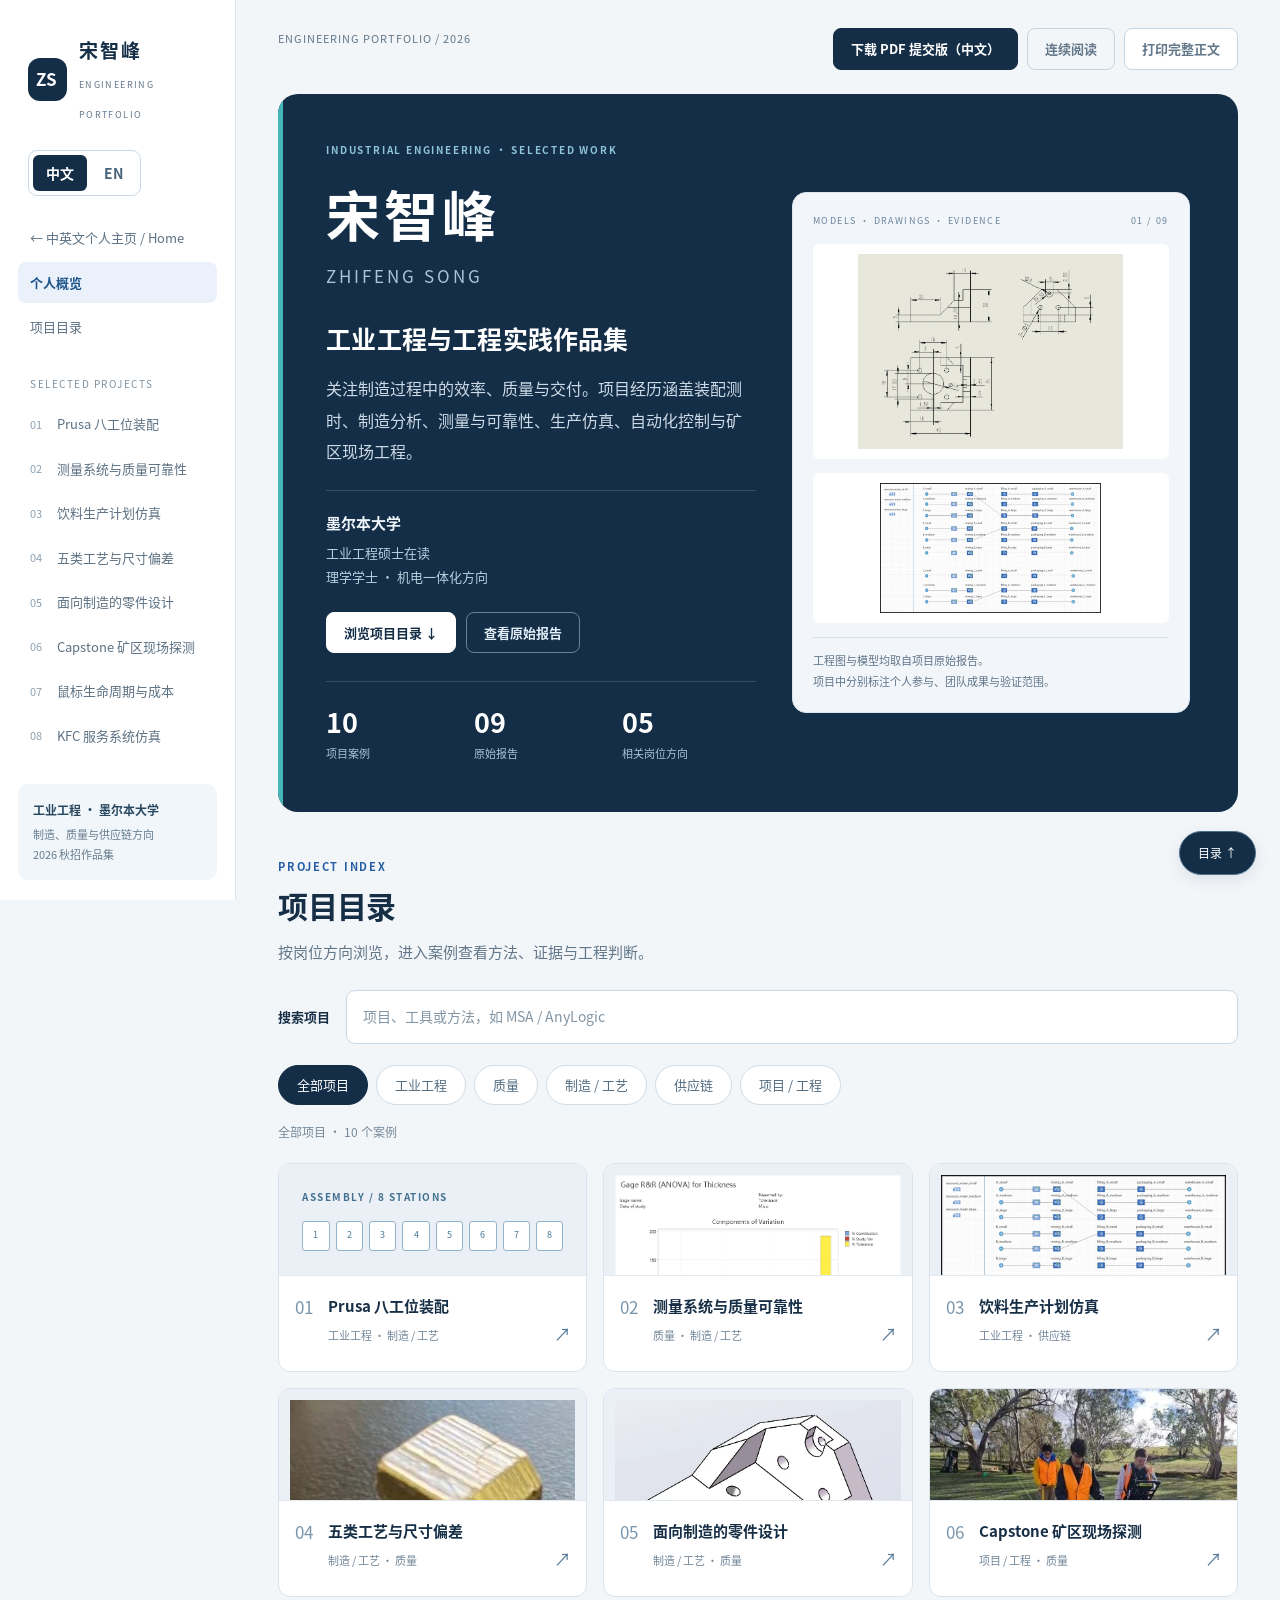
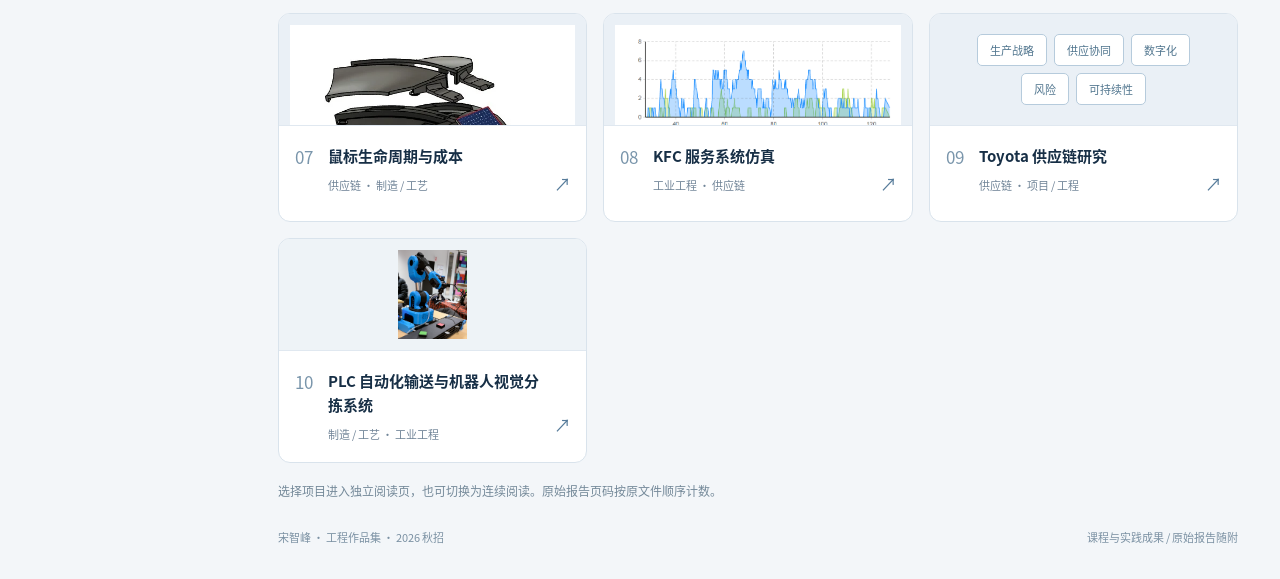
==== commit 01d86525: "Unify completed PLC sorting project across bilingual website and portfolios" ====
--- a/portfolio.html
+++ b/portfolio.html
@@ -1,12 +1,12 @@
 <!doctype html>
 <html lang="zh-CN"><head><meta charset="utf-8"><meta name="viewport" content="width=device-width,initial-scale=1"><meta name="description" content="宋智峰工程作品集：工业工程、制造、质量、供应链与现场工程项目。包含个人分工、方法、原图与九份原始报告。"><meta name="color-scheme" content="light"><title>宋智峰 · 工程作品集</title><link rel="icon" href="data:image/svg+xml,%3Csvg%20xmlns='http://www.w3.org/2000/svg'%20viewBox='0%200%2064%2064'%3E%3Crect%20width='64'%20height='64'%20rx='10'%20fill='%2310283f'/%3E%3Ctext%20x='32'%20y='42'%20text-anchor='middle'%20font-family='Arial'%20font-size='29'%20font-weight='bold'%20fill='%2372d7da'%3EZS%3C/text%3E%3C/svg%3E"><link rel="stylesheet" href="assets/site.css"><link rel="stylesheet" href="assets/portfolio-language.css?v=20260916-1"><script>try{var q=new URLSearchParams(location.search).get("lang");document.documentElement.lang=q==="en"?"en":q==="zh"||q==="zh-CN"?"zh-CN":localStorage.getItem("zhifeng-home-language")==="en"?"en":"zh-CN";}catch(e){}</script><link rel="stylesheet" href="assets/plc-update.css"></head><body>
 <div class="reading-progress" aria-hidden="true"></div><a class="skip" href="#directory">跳转到项目目录</a>
-<aside class="sidebar" aria-label="作品集导航"><a class="brand" href="#overview"><span class="brand-mark">ZS</span><span><strong>宋智峰</strong><small>ENGINEERING PORTFOLIO</small></span></a><div class="portfolio-language-switch" role="group" aria-label="Language / 语言"><button type="button" data-language="zh-CN" lang="zh-CN" aria-pressed="true" aria-label="切换为中文">中文</button><button type="button" data-language="en" lang="en" aria-pressed="false" aria-label="Switch to English">EN</button></div><nav><a href="index.html?lang=zh" data-home-link>← 中英文个人主页 / Home</a><a href="#overview" class="active">个人概览</a><a href="#directory">项目目录</a><p class="nav-label">SELECTED PROJECTS</p><a href="#assembly" class="nav-project"><span>01</span>Prusa 八工位装配</a><a href="#quality" class="nav-project"><span>02</span>测量系统与质量可靠性</a><a href="#beverage" class="nav-project"><span>03</span>饮料生产计划仿真</a><a href="#dfm" class="nav-project"><span>04</span>五类工艺与尺寸偏差</a><a href="#design" class="nav-project"><span>05</span>面向制造的零件设计</a><a href="#capstone" class="nav-project"><span>06</span>Capstone 矿区现场探测</a><a href="#lca" class="nav-project"><span>07</span>鼠标生命周期与成本</a><a href="#kfc" class="nav-project"><span>08</span>KFC 服务系统仿真</a><a href="#toyota" class="nav-project"><span>09</span>Toyota 供应链研究</a><a href="#plc" class="nav-project"><span>10</span><span>PLC 控制与视觉分拣</span></a><p class="nav-label">BACKGROUND &amp; FILES</p><a href="#profile">教育与实践经历</a><a href="#reports">原始报告</a><a href="#contact">联系方式</a></nav><div class="nav-bottom"><strong>工业工程 · 墨尔本大学</strong>制造、质量与供应链方向<br>2026 秋招作品集</div></aside>
+<aside class="sidebar" aria-label="作品集导航"><a class="brand" href="#overview"><span class="brand-mark">ZS</span><span><strong>宋智峰</strong><small>ENGINEERING PORTFOLIO</small></span></a><div class="portfolio-language-switch" role="group" aria-label="Language / 语言"><button type="button" data-language="zh-CN" lang="zh-CN" aria-pressed="true" aria-label="切换为中文">中文</button><button type="button" data-language="en" lang="en" aria-pressed="false" aria-label="Switch to English">EN</button></div><nav><a href="index.html?lang=zh" data-home-link>← 中英文个人主页 / Home</a><a href="#overview" class="active">个人概览</a><a href="#directory">项目目录</a><p class="nav-label">SELECTED PROJECTS</p><a href="#assembly" class="nav-project"><span>01</span>Prusa 八工位装配</a><a href="#quality" class="nav-project"><span>02</span>测量系统与质量可靠性</a><a href="#beverage" class="nav-project"><span>03</span>饮料生产计划仿真</a><a href="#dfm" class="nav-project"><span>04</span>五类工艺与尺寸偏差</a><a href="#design" class="nav-project"><span>05</span>面向制造的零件设计</a><a href="#capstone" class="nav-project"><span>06</span>Capstone 矿区现场探测</a><a href="#lca" class="nav-project"><span>07</span>鼠标生命周期与成本</a><a href="#kfc" class="nav-project"><span>08</span>KFC 服务系统仿真</a><a href="#toyota" class="nav-project"><span>09</span>Toyota 供应链研究</a><a href="#plc" class="nav-project"><span>10</span><span>PLC 自动化输送与机器人视觉分拣系统</span></a><p class="nav-label">BACKGROUND &amp; FILES</p><a href="#profile">教育与实践经历</a><a href="#reports">原始报告</a><a href="#contact">联系方式</a></nav><div class="nav-bottom"><strong>工业工程 · 墨尔本大学</strong>制造、质量与供应链方向<br>2026 秋招作品集</div></aside>
 <header class="mobilebar"><a href="#overview"><strong>宋智峰 · 作品集</strong></a><div><a class="mobile-home" href="index.html?lang=zh" data-home-link>个人主页</a><a href="#directory">目录</a><a href="#reports">报告</a><a href="#contact">联系</a></div><div class="portfolio-language-switch" role="group" aria-label="Language / 语言"><button type="button" data-language="zh-CN" lang="zh-CN" aria-pressed="true" aria-label="切换为中文">中文</button><button type="button" data-language="en" lang="en" aria-pressed="false" aria-label="Switch to English">EN</button></div></header><p id="language-status" class="language-status" role="status" aria-live="polite"></p>
 <main><div class="utility"><span>ENGINEERING PORTFOLIO / 2026</span><div class="utility-buttons"><button class="button pdf-download" type="button" data-download="portfolio_pdf">下载 PDF 提交版（中文）</button><button class="button ghost" id="reading-mode" type="button" aria-pressed="true">连续阅读</button><button class="button ghost" id="toggle-details" type="button" aria-expanded="false">展开全部详情</button><button class="button" id="print" type="button">打印完整正文</button></div></div>
 <div class="reader-context" id="reader-context" hidden><a href="#directory">项目目录</a><span>/</span><strong id="reader-name"></strong></div><noscript><p class="noscript-note">项目正文可直接阅读。启用 JavaScript 后可筛选目录、放大图片和下载项目报告。</p></noscript>
 <section class="hero" id="overview"><div><div class="eyebrow">INDUSTRIAL ENGINEERING · SELECTED WORK</div><h1>宋智峰</h1><p class="english-name">ZHIFENG SONG</p><h2 class="hero-title">工业工程与工程实践作品集</h2><p class="hero-intro">关注制造过程中的效率、质量与交付。项目经历涵盖装配测时、制造分析、测量与可靠性、生产仿真、自动化控制与矿区现场工程。</p><div class="hero-education"><strong>墨尔本大学</strong>工业工程硕士在读<br>理学学士 · 机电一体化方向</div><div class="hero-actions"><a class="button primary" href="#directory">浏览项目目录 ↓</a><a class="button" href="#reports">查看原始报告</a></div><div class="hero-counts"><div><strong>10</strong>项目案例</div><div><strong>09</strong>原始报告</div><div><strong>05</strong>相关岗位方向</div></div></div><div class="hero-visual"><div class="visual-label"><span>MODELS · DRAWINGS · EVIDENCE</span><span>01 / 09</span></div><img class="hero-drawing" src="assets/images/0537ea7e42a4bc1d.webp" alt="个人零件设计报告中的 CNC 支架工程图" decoding="async"><img class="hero-model" src="assets/images/9114f1fbd45ca064.webp" alt="饮料生产仿真小组报告中的 AnyLogic 模型" decoding="async"><div class="visual-foot">工程图与模型均取自项目原始报告。<br>项目中分别标注个人参与、团队成果与验证范围。</div></div></section>
-<section class="section" id="directory"><div class="section-heading"><div><div class="section-number">PROJECT INDEX</div><h2>项目目录</h2><p>按岗位方向浏览，进入案例查看方法、证据与工程判断。</p></div></div><form class="project-search" id="project-search-form" role="search"><label for="project-search">搜索项目</label><div><input id="project-search" type="search" autocomplete="off" placeholder="项目、工具或方法，如 MSA / AnyLogic"><button id="clear-search" type="button" hidden>清除</button></div></form><div class="filters" role="group" aria-label="按岗位方向筛选项目目录"><button class="filter" type="button" data-filter="all" aria-pressed="true">全部项目</button><button class="filter" type="button" data-filter="ie" aria-pressed="false">工业工程</button><button class="filter" type="button" data-filter="quality" aria-pressed="false">质量</button><button class="filter" type="button" data-filter="manufacturing" aria-pressed="false">制造 / 工艺</button><button class="filter" type="button" data-filter="supply" aria-pressed="false">供应链</button><button class="filter" type="button" data-filter="project" aria-pressed="false">项目 / 工程</button></div><p class="filter-status" id="filter-status" aria-live="polite">全部项目 · 9 个案例；点击进入项目正文。</p><div class="index-grid"><a class="index-card" href="#assembly" data-cats="ie manufacturing quality"><div class="index-thumb" aria-hidden="true"><div class="station-thumb"><b>ASSEMBLY / 8 STATIONS</b><div class="station-bars"><span>1</span><span>2</span><span>3</span><span>4</span><span>5</span><span>6</span><span>7</span><span>8</span></div></div></div><span class="index-card-copy"><span class="index-num">01</span><strong>Prusa 八工位装配</strong><small>工业工程 · 制造 / 工艺</small><span class="card-arrow" aria-hidden="true">↗</span></span></a><a class="index-card" href="#quality" data-cats="quality manufacturing ie"><div class="index-thumb" aria-hidden="true"><img src="assets/images/56baf9d1f89214f6.webp" alt="" loading="lazy" decoding="async"></div><span class="index-card-copy"><span class="index-num">02</span><strong>测量系统与质量可靠性</strong><small>质量 · 制造 / 工艺</small><span class="card-arrow" aria-hidden="true">↗</span></span></a><a class="index-card" href="#beverage" data-cats="ie supply manufacturing"><div class="index-thumb" aria-hidden="true"><img src="assets/images/9114f1fbd45ca064.webp" alt="" loading="lazy" decoding="async"></div><span class="index-card-copy"><span class="index-num">03</span><strong>饮料生产计划仿真</strong><small>工业工程 · 供应链</small><span class="card-arrow" aria-hidden="true">↗</span></span></a><a class="index-card" href="#dfm" data-cats="manufacturing quality ie"><div class="index-thumb" aria-hidden="true"><img src="assets/images/301afc3683796a9e.webp" alt="" loading="lazy" decoding="async"></div><span class="index-card-copy"><span class="index-num">04</span><strong>五类工艺与尺寸偏差</strong><small>制造 / 工艺 · 质量</small><span class="card-arrow" aria-hidden="true">↗</span></span></a><a class="index-card" href="#design" data-cats="manufacturing quality"><div class="index-thumb" aria-hidden="true"><img src="assets/images/7f9150ba322892a9.webp" alt="" loading="lazy" decoding="async"></div><span class="index-card-copy"><span class="index-num">05</span><strong>面向制造的零件设计</strong><small>制造 / 工艺 · 质量</small><span class="card-arrow" aria-hidden="true">↗</span></span></a><a class="index-card" href="#capstone" data-cats="project quality"><div class="index-thumb photo" aria-hidden="true"><img src="assets/images/ca37e7c44e7ef4d8.webp" alt="" loading="lazy" decoding="async"></div><span class="index-card-copy"><span class="index-num">06</span><strong>Capstone 矿区现场探测</strong><small>项目 / 工程 · 质量</small><span class="card-arrow" aria-hidden="true">↗</span></span></a><a class="index-card" href="#lca" data-cats="supply manufacturing project"><div class="index-thumb" aria-hidden="true"><img src="assets/images/3fe21f2dd04c0735.webp" alt="" loading="lazy" decoding="async"></div><span class="index-card-copy"><span class="index-num">07</span><strong>鼠标生命周期与成本</strong><small>供应链 · 制造 / 工艺</small><span class="card-arrow" aria-hidden="true">↗</span></span></a><a class="index-card" href="#kfc" data-cats="ie supply"><div class="index-thumb" aria-hidden="true"><img src="assets/images/05c7dae18c51d6ca.png" alt="" loading="lazy" decoding="async"></div><span class="index-card-copy"><span class="index-num">08</span><strong>KFC 服务系统仿真</strong><small>工业工程 · 供应链</small><span class="card-arrow" aria-hidden="true">↗</span></span></a><a class="index-card" href="#toyota" data-cats="supply project"><div class="index-thumb" aria-hidden="true"><div class="supply-thumb"><span>生产战略</span><span>供应协同</span><span>数字化</span><span>风险</span><span>可持续性</span></div></div><span class="index-card-copy"><span class="index-num">09</span><strong>Toyota 供应链研究</strong><small>供应链 · 项目 / 工程</small><span class="card-arrow" aria-hidden="true">↗</span></span></a><a class="index-card" href="#plc" data-cats="ie manufacturing quality project"><div class="index-thumb plc-evidence-thumb" aria-hidden="true"><img src="assets/images/plc-niryo-ned-workcell.png" alt="" loading="lazy" decoding="async"></div><span class="index-card-copy"><span class="index-num">10</span><strong>PLC 控制与视觉分拣</strong><small>制造 / 工艺 · 工业工程</small><span class="card-arrow" aria-hidden="true">↗</span></span></a></div><p class="empty-search" id="no-results" hidden>没有匹配的项目。请换一个关键词，或选择“全部项目”。</p><p class="route-note">选择项目进入独立阅读页，也可切换为连续阅读。原始报告页码按原文件顺序计数。</p></section>
+<section class="section" id="directory"><div class="section-heading"><div><div class="section-number">PROJECT INDEX</div><h2>项目目录</h2><p>按岗位方向浏览，进入案例查看方法、证据与工程判断。</p></div></div><form class="project-search" id="project-search-form" role="search"><label for="project-search">搜索项目</label><div><input id="project-search" type="search" autocomplete="off" placeholder="项目、工具或方法，如 MSA / AnyLogic"><button id="clear-search" type="button" hidden>清除</button></div></form><div class="filters" role="group" aria-label="按岗位方向筛选项目目录"><button class="filter" type="button" data-filter="all" aria-pressed="true">全部项目</button><button class="filter" type="button" data-filter="ie" aria-pressed="false">工业工程</button><button class="filter" type="button" data-filter="quality" aria-pressed="false">质量</button><button class="filter" type="button" data-filter="manufacturing" aria-pressed="false">制造 / 工艺</button><button class="filter" type="button" data-filter="supply" aria-pressed="false">供应链</button><button class="filter" type="button" data-filter="project" aria-pressed="false">项目 / 工程</button></div><p class="filter-status" id="filter-status" aria-live="polite">全部项目 · 10 个案例；点击进入项目正文。</p><div class="index-grid"><a class="index-card" href="#assembly" data-cats="ie manufacturing quality"><div class="index-thumb" aria-hidden="true"><div class="station-thumb"><b>ASSEMBLY / 8 STATIONS</b><div class="station-bars"><span>1</span><span>2</span><span>3</span><span>4</span><span>5</span><span>6</span><span>7</span><span>8</span></div></div></div><span class="index-card-copy"><span class="index-num">01</span><strong>Prusa 八工位装配</strong><small>工业工程 · 制造 / 工艺</small><span class="card-arrow" aria-hidden="true">↗</span></span></a><a class="index-card" href="#quality" data-cats="quality manufacturing ie"><div class="index-thumb" aria-hidden="true"><img src="assets/images/56baf9d1f89214f6.webp" alt="" loading="lazy" decoding="async"></div><span class="index-card-copy"><span class="index-num">02</span><strong>测量系统与质量可靠性</strong><small>质量 · 制造 / 工艺</small><span class="card-arrow" aria-hidden="true">↗</span></span></a><a class="index-card" href="#beverage" data-cats="ie supply manufacturing"><div class="index-thumb" aria-hidden="true"><img src="assets/images/9114f1fbd45ca064.webp" alt="" loading="lazy" decoding="async"></div><span class="index-card-copy"><span class="index-num">03</span><strong>饮料生产计划仿真</strong><small>工业工程 · 供应链</small><span class="card-arrow" aria-hidden="true">↗</span></span></a><a class="index-card" href="#dfm" data-cats="manufacturing quality ie"><div class="index-thumb" aria-hidden="true"><img src="assets/images/301afc3683796a9e.webp" alt="" loading="lazy" decoding="async"></div><span class="index-card-copy"><span class="index-num">04</span><strong>五类工艺与尺寸偏差</strong><small>制造 / 工艺 · 质量</small><span class="card-arrow" aria-hidden="true">↗</span></span></a><a class="index-card" href="#design" data-cats="manufacturing quality"><div class="index-thumb" aria-hidden="true"><img src="assets/images/7f9150ba322892a9.webp" alt="" loading="lazy" decoding="async"></div><span class="index-card-copy"><span class="index-num">05</span><strong>面向制造的零件设计</strong><small>制造 / 工艺 · 质量</small><span class="card-arrow" aria-hidden="true">↗</span></span></a><a class="index-card" href="#capstone" data-cats="project quality"><div class="index-thumb photo" aria-hidden="true"><img src="assets/images/ca37e7c44e7ef4d8.webp" alt="" loading="lazy" decoding="async"></div><span class="index-card-copy"><span class="index-num">06</span><strong>Capstone 矿区现场探测</strong><small>项目 / 工程 · 质量</small><span class="card-arrow" aria-hidden="true">↗</span></span></a><a class="index-card" href="#lca" data-cats="supply manufacturing project"><div class="index-thumb" aria-hidden="true"><img src="assets/images/3fe21f2dd04c0735.webp" alt="" loading="lazy" decoding="async"></div><span class="index-card-copy"><span class="index-num">07</span><strong>鼠标生命周期与成本</strong><small>供应链 · 制造 / 工艺</small><span class="card-arrow" aria-hidden="true">↗</span></span></a><a class="index-card" href="#kfc" data-cats="ie supply"><div class="index-thumb" aria-hidden="true"><img src="assets/images/05c7dae18c51d6ca.png" alt="" loading="lazy" decoding="async"></div><span class="index-card-copy"><span class="index-num">08</span><strong>KFC 服务系统仿真</strong><small>工业工程 · 供应链</small><span class="card-arrow" aria-hidden="true">↗</span></span></a><a class="index-card" href="#toyota" data-cats="supply project"><div class="index-thumb" aria-hidden="true"><div class="supply-thumb"><span>生产战略</span><span>供应协同</span><span>数字化</span><span>风险</span><span>可持续性</span></div></div><span class="index-card-copy"><span class="index-num">09</span><strong>Toyota 供应链研究</strong><small>供应链 · 项目 / 工程</small><span class="card-arrow" aria-hidden="true">↗</span></span></a><a class="index-card" href="#plc" data-cats="ie manufacturing quality project"><div class="index-thumb plc-evidence-thumb" aria-hidden="true"><img src="assets/images/plc-niryo-ned-workcell.png" alt="" loading="lazy" decoding="async"></div><span class="index-card-copy"><span class="index-num">10</span><strong>PLC 自动化输送与机器人视觉分拣系统</strong><small>制造 / 工艺 · 工业工程</small><span class="card-arrow" aria-hidden="true">↗</span></span></a></div><p class="empty-search" id="no-results" hidden>没有匹配的项目。请换一个关键词，或选择“全部项目”。</p><p class="route-note">选择项目进入独立阅读页，也可切换为连续阅读。原始报告页码按原文件顺序计数。</p></section>
 <article class="project" id="assembly" data-cats="ie manufacturing quality">
       <div class="project-top"><span class="project-number">01</span><div><div class="eyebrow">ASSEMBLY SYSTEM &amp; STANDARD WORK</div><h2>Prusa MK4/MK4S 八工位装配与标准作业</h2></div><a class="return-link" href="#directory">返回目录 ↑</a></div>
       <div class="project-meta"><span class="kind">团队装配实践</span><span>工序测时 · DFA · 工位平衡 · 工作指导书</span></div>
@@ -105,43 +105,43 @@
       <details class="project-details"><summary><span>补充图表与技术说明</span><span class="details-state"></span></summary><div class="details-body"><div class="table-scroll"><table><thead><tr><th scope="col">研究问题</th><th scope="col">形成的认识</th><th scope="col">在运营工作中的关注点</th></tr></thead><tbody><tr><td>精益库存与供应中断如何取舍</td><td>低库存需要可靠的信息、交付和风险响应支持</td><td>交期波动、关键物料、安全库存</td></tr><tr><td>如何选择数字技术</td><td>从具体业务问题出发匹配技术</td><td>数据是否及时、准确、可追溯</td></tr><tr><td>协同为什么会影响交付</td><td>跨组织信息与物料动作需要一致</td><td>订单变更、到货状态与例外处理</td></tr><tr><td>可持续性如何进入决策</td><td>同时观察材料、运输、供应商与使用阶段</td><td>成本、交付与环境目标的取舍</td></tr></tbody></table></div><div class="text-block"><h4>研究范围</h4><p>报告中的技术建议属于课程研究；未参与 Toyota 内部运营或系统实施。原报告的 1–10 分技术评分属于定性判断，本页用用途映射替代量化排名。</p></div></div></details>
       <div class="scope"><strong>数据与范围</strong><p>基于公开资料的课程案例研究，重点呈现数字化与供应链决策分析。技术建议尚未进行企业现场实施。</p></div>
       <div class="project-foot"><div class="source-links"><button type="button" class="source-link" data-report="toyota" data-page="8">数字技术：PDF 8–12 页 <span aria-hidden="true">↗</span></button><button type="button" class="source-link" data-report="toyota" data-page="13">风险与可持续性：13–19 页 <span aria-hidden="true">↗</span></button><button type="button" class="source-link" data-report="toyota" data-page="28">个人分工：28 页 <span aria-hidden="true">↗</span></button></div><div class="tags"><span>供应链</span><span>项目 / 工程</span></div></div>
-      <nav class="project-pager" aria-label="项目前后导航"><a href="#kfc"><small>上一个项目</small><strong>← KFC 服务系统仿真</strong></a><a href="#profile"><small>BACKGROUND</small><strong>教育与实践经历 →</strong></a></nav>
+      <nav class="project-pager" aria-label="项目前后导航"><a href="#kfc"><small>上一个项目</small><strong>← KFC 服务系统仿真</strong></a><a href="#plc"><small>下一个项目</small><strong>PLC 自动化输送与机器人视觉分拣系统 →</strong></a></nav>
     </article>
 <article class="project plc-project" id="plc" data-cats="ie manufacturing quality project">
 <div class="plc-page">
-<div class="project-top"><span class="project-number">10</span><div><div class="eyebrow">PLC CONTROL &amp; ROBOT VISION</div><h2>PLC 输送控制与机器人视觉分拣</h2></div><a class="return-link" href="#directory">返回目录 ↑</a></div>
-<div class="project-meta"><span class="kind">课程自动化项目 · 个人逻辑搭建</span><span>2025.08-10 / 2026.09</span><span>Factory I/O · PLC · Niryo Studio · Blockly</span></div>
-<p class="project-lead">从输送与检测控制出发，将梯形图的顺序控制意图转化为机器人视觉分拣流程，加入红绿分类、独立计数及数量限制。</p>
-<div class="project-brief"><div class="role"><strong>我的工作</strong><p>梳理输入输出及动作顺序，搭建分支与循环；对检测、抓取、释放命令和计数更新的衔接进行逐步检查。</p></div><div class="project-output"><strong>当前交付</strong><p>已有 Factory I/O 控制仿真经历；新增 Niryo 双颜色分拣 Blockly 逻辑草稿，现场参数配置与完整实机验证待完成。</p></div></div>
+<div class="project-top"><span class="project-number">10</span><div><div class="eyebrow">PLC CONTROL &amp; ROBOT VISION</div><h2>PLC 自动化输送与机器人视觉分拣系统</h2></div><a class="return-link" href="#directory">返回目录 ↑</a></div>
+<div class="project-meta"><span class="kind">自动化系统项目 · 控制编程与联调</span><span>2025.08-10</span><span>Factory I/O · PLC · Niryo Studio · Blockly</span></div>
+<p class="project-lead">围绕自动化物料搬运与分拣，完成 PLC 控制设计、Factory I/O 仿真和 Niryo Ned 机器人工作站联调，实现输送、视觉识别、真空抓取、分类放置与计数停机。</p>
+<div class="project-brief"><div class="role"><strong>我的工作</strong><p>梳理 I/O 与动作顺序，编写梯形图及 Blockly 控制程序，完成输送带、视觉识别、机械臂与真空吸取动作的衔接、调试和实机运行。</p></div><div class="project-output"><strong>项目成果</strong><p>完成 Factory I/O 输送与仓储控制仿真；Niryo Ned 红绿工件视觉分拣系统完成联调并成功实机运行，形成完整的检测、抓取、分类放置与独立计数流程。</p></div></div>
 <div class="metric-strip"><div><strong>2 + 2</strong><span>红色 / 绿色目标数量</span></div><div><strong>2</strong><span>独立计数与放置分支</span></div><div><strong>4</strong><span>检测 / 抓取数量条件</span></div></div>
-<div class="plc-stages"><div><h3>01 · 既有控制仿真</h3><p>2025.08-10：围绕 Factory I/O 输送、检测与仓储场景开展 PLC 输入输出映射和梯形图顺序控制，涉及启停、手动 / 自动及互锁逻辑；在仿真环境检查停止与复位行为。</p></div><div><h3>02 · 本次机器人扩展</h3><p>2026.09：依据课程梯形图流程，搭建“观察—输送—视觉检测—停带—抓取—分类放置”程序。红绿各设目标 2 个，已达到目标的颜色不再触发检测停带或抓取。</p></div></div>
+<div class="plc-stages"><div><h3>01 · PLC 控制与系统仿真</h3><p>在 Factory I/O 输送、检测与仓储场景中完成 PLC 输入输出映射和梯形图顺序控制，涵盖启停、手动 / 自动、互锁及复位；在仿真中实现 100 件计数自动停机与清零。</p></div><div><h3>02 · 机器人视觉分拣与联调</h3><p>完成 Niryo Ned 机械臂、输送带、视觉检测与真空吸取的协同控制，实现“观察—输送—识别—停带—抓取—分类放置”。红绿各设目标 2 个，独立计数并跳过达标颜色，系统已成功实机运行。</p></div></div>
 <h3>设计关注点</h3>
 <div class="table-scroll"><table><thead><tr><th><span>控制问题</span></th><th><span>逻辑处理</span></th></tr></thead><tbody>
 <tr><td><span>某一种颜色先达到目标</span></td><td><span>外层循环使用 OR；红绿检测和抓取各自检查计数 &lt; 2。</span></td></tr>
 <tr><td><span>分类放置与计数归属</span></td><td><span>红绿分支分别选择放置位置，仅在该分支的释放命令之后更新对应计数。</span></td></tr>
 <tr><td><span>动作时序与异常返回</span></td><td><span>共用 2.5 秒输送等待；红色抓取后额外等待 2 秒；抓取条件均不成立时退出循环并执行末尾停带。</span></td></tr>
 </tbody></table></div>
-<div class="scope"><strong><span>成果边界</span></strong><div><span>当前成果为逻辑草稿及逐块检查。目标数量是程序设定，不代表已完成实机抓取统计；该流程转译不等同于逐扫描复现 PLC。</span></div></div>
+<div class="scope"><strong><span>联调成果</span></strong><div><span>PLC 仿真与机器人工作站共同构成从控制设计、程序实现到联调运行的完整项目；红绿工件分拣已在 Niryo Ned 实机上成功运行。</span></div></div>
 </div>
 <div class="plc-page plc-page-two">
-<div class="deep-heading"><div class="eyebrow">LOGIC STRUCTURE &amp; VALIDATION</div><h3>把“识别到”与“还需要”同时纳入判断</h3><p>下图为已搭建 Blockly 逻辑的结构示意，不是设备运行截图。</p></div>
+<div class="deep-heading"><div class="eyebrow">LOGIC STRUCTURE &amp; VALIDATION</div><h3>把“识别到”与“还需要”同时纳入判断</h3><p>控制流程将颜色识别、数量条件、动作时序与计数更新连成完整的自动分拣循环。</p></div>
 <div class="plc-flow">
 <div class="flow-step"><strong>初始化：停止输送带，红绿计数归零</strong></div>
 <div class="flow-step flow-loop"><strong>循环条件：红色 &lt; 2 OR 绿色 &lt; 2</strong><p>移动到观察位置，开启输送带。</p></div>
 <div class="flow-step"><strong>等待仍需收集的颜色出现</strong><code>(red &lt; 2 AND detect RED)<br>OR (green &lt; 2 AND detect GREEN)</code><p>检测轮询等待 0.1 秒；条件满足后等待 2.5 秒，再停止输送带。</p></div>
 <div class="plc-branches"><div class="branch red"><b>RED</b><code>red &lt; 2 AND Vision pick RED</code><p>抓取返回成功后，等待 2 秒；移动到红色放置位置，执行放气，红色计数 +1。</p></div><div class="branch green"><b>GREEN</b><code>green &lt; 2 AND Vision pick GREEN</code><p>红色条件不成立时检查绿色；成功后移动到绿色放置位置，执行放气，绿色计数 +1。</p></div></div>
-<div class="flow-step"><strong>本轮完成后继续判断数量；均不成功则退出</strong><p>正常达到两种颜色的目标数量或提前退出后，均接末尾停止输送带命令。</p></div>
+<div class="flow-step"><strong>每个循环后检查数量；抓取均不成功则退出</strong><p>正常达到两种颜色的目标数量或提前退出后，均接末尾停止输送带命令。</p></div>
 </div>
-<h3>现场验证计划</h3>
-<div class="table-scroll"><table><thead><tr><th><span>待配置 / 验证</span></th><th><span>验收观察点</span></th></tr></thead><tbody>
-<tr><td><span>位置与视觉工作区</span></td><td><span>配置观察点、红绿放置点及已标定工作区，核对可达性和识别范围。</span></td></tr>
-<tr><td><span>输送与抓取参数</span></td><td><span>确认输送速度、方向、抓取高度偏移，以及 2.5 秒和 2 秒等待的现场适用性。</span></td></tr>
-<tr><td><span>数量与退出测试</span></td><td><span>分别检查红色先满、绿色先满、交错来料及抓取返回失败；确认不超额、不误计数及退出后的停带。</span></td></tr>
+<h3>系统组成与联调成果</h3>
+<div class="table-scroll"><table><thead><tr><th><span>系统模块</span></th><th><span>实现内容</span></th></tr></thead><tbody>
+<tr><td><span>机械臂与视觉定位</span></td><td><span>连接观察位姿、视觉识别与红绿放置分支，完成工件识别、抓取和按颜色分类放置。</span></td></tr>
+<tr><td><span>输送与真空吸取</span></td><td><span>通过输送等待、停带、视觉抓取、真空释放和动作延时衔接各执行步骤，完成设备联调。</span></td></tr>
+<tr><td><span>计数与退出控制</span></td><td><span>红绿工件分别计数，检测与抓取均受数量条件约束；对应释放命令后更新计数，目标完成或退出后停止输送带。</span></td></tr>
 </tbody></table></div>
-<div class="scope"><strong><span>验证状态</span></strong><div><span>完整实机运行尚未确认。程序中的抓取返回值和释放命令完成不等于独立的抓牢 / 落料传感器反馈；现有退出逻辑也不代表已实现安全等级急停。</span></div></div>
-<div class="project-foot"><span class="source-note">项目依据：课程 PLC 梯形图、个人 Blockly 搭建截图及既有 Factory I/O 项目记录；更新于 2026.09.21。</span></div>
-</div><div class="plc-page plc-evidence-page" id="plc-evidence"><div class="deep-heading"><div class="eyebrow">PROJECT EVIDENCE</div><h3>现场设备与 Blockly 程序</h3><p>点击图片可放大查看；原图保留完整画面。</p></div><div class="plc-evidence-gallery"><figure class="plc-evidence-figure plc-equipment"><div class="plc-evidence-label">01 / EQUIPMENT SETUP</div><button class="image-button" type="button" data-lightbox><img src="assets/images/plc-niryo-ned-workcell.png" alt="Niryo Ned 机械臂、输送带与红绿工件的现场布置" loading="lazy" decoding="async" width="374" height="483"></button><figcaption><span>Niryo Ned 机械臂、输送带与红绿工件的现场布置。</span></figcaption><a class="plc-fullsize-link" data-fullsize href="assets/images/plc-niryo-ned-workcell.png" target="_blank" rel="noopener"><span>查看原尺寸图片 ↗</span></a></figure><figure class="plc-evidence-figure plc-blockly"><div class="plc-evidence-label">02 / BLOCKLY LOGIC</div><button class="image-button" type="button" data-lightbox><img src="assets/images/plc-niryo-blockly-logic.png" alt="双颜色数量限制、分类放置及红色延时的 Niryo Blockly 程序截图" loading="lazy" decoding="async" width="743" height="579"></button><figcaption><span>已搭建的双颜色计数分拣逻辑：红绿各 2 个、独立放置分支，以及红色抓取后的 2 秒等待。</span></figcaption><a class="plc-fullsize-link" data-fullsize href="assets/images/plc-niryo-blockly-logic.png" target="_blank" rel="noopener"><span>查看原尺寸图片 ↗</span></a></figure></div><div class="scope"><strong><span>验证状态</span></strong><div><span>程序截图中的保存位姿和视觉工作区仍需现场配置，完整实机验证待确认。设备照片与程序截图分别展示现场布置和逻辑搭建成果。</span></div></div></div></article><section class="section profile-section" id="profile"><div class="section-heading"><div><div class="section-number">BACKGROUND &amp; PRACTICE</div><h2>教育与实践经历</h2><p>将课程中的结构、数据与流程分析，连接到真实工作中的协同与执行。</p></div></div><div class="profile-grid"><div class="profile-card"><div class="eyebrow">EDUCATION</div><div class="experience"><h3>墨尔本大学 · 工业工程硕士</h3><div class="date">2024.07–至今 · 在读</div><p>项目方向涵盖工业系统仿真、制造与装配、质量可靠性、生命周期评估、供应链管理及 Capstone 工程实践。</p></div><div class="experience"><h3>墨尔本大学 · 理学学士</h3><div class="date">2020.02–2022.12 · Mechatronics Systems</div><p>机电一体化方向，形成机械结构、自动化控制与系统分析的基础。</p></div></div><div class="profile-card"><div class="eyebrow">WORK EXPERIENCE</div><div class="experience"><h3>TST Chadstone Pty Ltd</h3><div class="date">2024.12–至今 · 仓储与供应链运营协调助理（兼职）</div><p>参与收发货、库存整理、补货订货、订单处理、出入库协调及物流跟进；跟进缺货、交付延迟和订单信息不一致等日常问题。</p></div><div class="experience"><h3>Risunny Technology Ltd</h3><div class="date">2020.11–2021.02 · 机械实习生</div><p>参与液压电磁换向阀设计与制造支持，进行 SolidWorks 建模、工程图和基础有限元分析，并协助生产反馈与发运工作。</p></div></div></div><div class="skill-map"><h3>方法与工具的项目依据</h3><div class="table-scroll"><table><thead><tr><th scope="col">方向</th><th scope="col">使用或接触的方法与工具</th><th scope="col">项目依据</th></tr></thead><tbody><tr><td>工业工程</td><td>工序测时、DFA、工位平衡、标准作业</td><td>Prusa 装配</td></tr><tr><td>制造设计</td><td>SolidWorks、工程图、PrusaSlicer、工艺可行性分析</td><td>五类工艺、零件设计与实习</td></tr><tr><td>质量与可靠性</td><td>Minitab、Gage R&amp;R、Cpk/Ppk、FMEA、Weibull</td><td>铰链质量与寿命报告</td></tr><tr><td>系统与运营</td><td>AnyLogic、Excel、需求预测、队列与库存分析</td><td>饮料仿真、KFC、TST 实践</td></tr><tr><td>生命周期</td><td>openLCA、材料清单、环境热点、LCC 与敏感性分析</td><td>无线鼠标两份报告</td></tr><tr><td>现场与协同</td><td>设备准备、现场采集、技术沟通、数据整理与报告</td><td>GPR / EM Loupe Capstone</td></tr></tbody></table></div></div></section>
-<section class="section source-section" id="reports"><div class="section-heading"><div><div class="section-number">SOURCE DOCUMENTS</div><h2>九份原始报告</h2><p>九份原始报告随站点提供，可直接打开或下载；图表与章节索引保留对应关系。</p></div></div><div class="report-list"><div class="report-row"><span class="report-type">PDF</span><div class="report-title"><h3>概率、可靠性与质量</h3><p>PDF · 86 页 · 3.18 MB · 对应案例 02</p><small>Probability, Reliability and Quality(1).pdf</small></div><div class="report-actions"><button type="button" class="source-link" data-report="quality" data-page="1">打开原文 <span aria-hidden="true">↗</span></button><button class="button small-button" type="button" data-download="quality">下载</button></div></div><div class="report-row"><span class="report-type">PDF</span><div class="report-title"><h3>饮料生产计划与仿真</h3><p>PDF · 22 页 · 0.74 MB · 对应案例 03</p><small>ISS_A2_Group6_v3(1).pdf</small></div><div class="report-actions"><button type="button" class="source-link" data-report="beverage" data-page="1">打开原文 <span aria-hidden="true">↗</span></button><button class="button small-button" type="button" data-download="beverage">下载</button></div></div><div class="report-row"><span class="report-type">PDF</span><div class="report-title"><h3>制造工艺与 DFM 分析</h3><p>PDF · 24 页 · 1.34 MB · 对应案例 04</p><small>Manufacturing Process and DFM Analysis.pdf</small></div><div class="report-actions"><button type="button" class="source-link" data-report="dfm" data-page="1">打开原文 <span aria-hidden="true">↗</span></button><button class="button small-button" type="button" data-download="dfm">下载</button></div></div><div class="report-row"><span class="report-type">PDF</span><div class="report-title"><h3>面向制造的零件设计</h3><p>PDF · 10 页 · 0.58 MB · 对应案例 05</p><small>Part Design for Manufacture(5).pdf</small></div><div class="report-actions"><button type="button" class="source-link" data-report="design" data-page="1">打开原文 <span aria-hidden="true">↗</span></button><button class="button small-button" type="button" data-download="design">下载</button></div></div><div class="report-row"><span class="report-type">PDF</span><div class="report-title"><h3>GPR 与 EM Loupe Capstone</h3><p>PDF · 43 页 · 2.84 MB · 对应案例 06</p><small>Capstone Report 2026(5).pdf</small></div><div class="report-actions"><button type="button" class="source-link" data-report="capstone" data-page="1">打开原文 <span aria-hidden="true">↗</span></button><button class="button small-button" type="button" data-download="capstone">下载</button></div></div><div class="report-row"><span class="report-type">PDF</span><div class="report-title"><h3>无线鼠标环境生命周期评估</h3><p>PDF · 19 页 · 1.98 MB · 对应案例 07</p><small>SLCA(3).pdf</small></div><div class="report-actions"><button type="button" class="source-link" data-report="slca" data-page="1">打开原文 <span aria-hidden="true">↗</span></button><button class="button small-button" type="button" data-download="slca">下载</button></div></div><div class="report-row"><span class="report-type">PDF</span><div class="report-title"><h3>无线鼠标成本与生态设计</h3><p>PDF · 28 页 · 2.47 MB · 对应案例 07</p><small>Life Cycle Cost, Eco-Efficiency(4).pdf</small></div><div class="report-actions"><button type="button" class="source-link" data-report="lcc" data-page="1">打开原文 <span aria-hidden="true">↗</span></button><button class="button small-button" type="button" data-download="lcc">下载</button></div></div><div class="report-row"><span class="report-type">DOCX</span><div class="report-title"><h3>KFC 排队系统仿真</h3><p>Word 原报告 · 0.11 MB · 对应案例 08</p><small>Simulation and Optimisation Analysis of KFC Calton Queuing System(1).docx</small></div><div class="report-actions"><button class="button small-button" type="button" data-download="kfc">下载</button></div></div><div class="report-row"><span class="report-type">PDF</span><div class="report-title"><h3>Toyota 供应链研究</h3><p>PDF · 30 页 · 0.42 MB · 对应案例 09</p><small>TOYOTA'S SUPPLY CHAIN(3).pdf</small></div><div class="report-actions"><button type="button" class="source-link" data-report="toyota" data-page="1">打开原文 <span aria-hidden="true">↗</span></button><button class="button small-button" type="button" data-download="toyota">下载</button></div></div></div><p class="route-note">报告保留原始内容、署名与日期。小组报告按共同成果展示，个人分工见对应案例。作品集更新日期：2026.09.21。</p><p class="print-only">原始报告可通过本网站打开或下载。打印版呈现正文与图表，原始附件请另行下载。</p></section>
+<div class="scope"><strong><span>运行成果</span></strong><div><span>完成控制程序编写、设备联调与实机运行，成功实现红绿工件的视觉识别、真空抓取和分类放置。</span></div></div>
+<div class="project-foot"><span class="source-note">项目材料：PLC 梯形图、Factory I/O 仿真记录、Niryo Blockly 程序与实机设备照片。</span></div>
+</div><div class="plc-page plc-evidence-page" id="plc-evidence"><div class="deep-heading"><div class="eyebrow">PROJECT EVIDENCE</div><h3>现场设备与 Blockly 程序</h3><p>点击图片可放大查看；原图保留完整画面。</p></div><div class="plc-evidence-gallery"><figure class="plc-evidence-figure plc-equipment"><div class="plc-evidence-label">01 / EQUIPMENT SETUP</div><button class="image-button" type="button" data-lightbox><img src="assets/images/plc-niryo-ned-workcell.png" alt="Niryo Ned 机械臂、输送带与红绿工件的现场布置" loading="lazy" decoding="async" width="374" height="483"></button><figcaption><span>Niryo Ned 机械臂、输送带与红绿工件的现场布置。</span></figcaption><a class="plc-fullsize-link" data-fullsize href="assets/images/plc-niryo-ned-workcell.png" target="_blank" rel="noopener"><span>查看原尺寸图片 ↗</span></a></figure><figure class="plc-evidence-figure plc-blockly"><div class="plc-evidence-label">02 / BLOCKLY LOGIC</div><button class="image-button" type="button" data-lightbox><img src="assets/images/plc-niryo-blockly-logic.png" alt="双颜色数量限制、分类放置及红色延时的 Niryo Blockly 程序截图" loading="lazy" decoding="async" width="743" height="579"></button><figcaption><span>已搭建的双颜色计数分拣逻辑：红绿各 2 个、独立放置分支，以及红色抓取后的 2 秒等待。</span></figcaption><a class="plc-fullsize-link" data-fullsize href="assets/images/plc-niryo-blockly-logic.png" target="_blank" rel="noopener"><span>查看原尺寸图片 ↗</span></a></figure></div><div class="scope"><strong><span>运行成果</span></strong><div><span>设备照片与 Blockly 程序共同展示机器人工作站及其控制逻辑；系统已完成联调并成功实机运行。</span></div></div></div><nav class="project-pager" aria-label="项目前后导航"><a href="#toyota"><small>上一个项目</small><strong>← Toyota 供应链研究</strong></a><a href="#profile"><small>BACKGROUND</small><strong>教育与实践经历 →</strong></a></nav></article><section class="section profile-section" id="profile"><div class="section-heading"><div><div class="section-number">BACKGROUND &amp; PRACTICE</div><h2>教育与实践经历</h2><p>将课程中的结构、数据与流程分析，连接到真实工作中的协同与执行。</p></div></div><div class="profile-grid"><div class="profile-card"><div class="eyebrow">EDUCATION</div><div class="experience"><h3>墨尔本大学 · 工业工程硕士</h3><div class="date">2024.07–至今 · 在读</div><p>项目方向涵盖工业系统仿真、制造与装配、质量可靠性、生命周期评估、供应链管理及 Capstone 工程实践。</p></div><div class="experience"><h3>墨尔本大学 · 理学学士</h3><div class="date">2020.02–2022.12 · Mechatronics Systems</div><p>机电一体化方向，形成机械结构、自动化控制与系统分析的基础。</p></div></div><div class="profile-card"><div class="eyebrow">WORK EXPERIENCE</div><div class="experience"><h3>TST Chadstone Pty Ltd</h3><div class="date">2024.12–至今 · 仓储与供应链运营协调助理（兼职）</div><p>参与收发货、库存整理、补货订货、订单处理、出入库协调及物流跟进；跟进缺货、交付延迟和订单信息不一致等日常问题。</p></div><div class="experience"><h3>Risunny Technology Ltd</h3><div class="date">2020.11–2021.02 · 机械实习生</div><p>参与液压电磁换向阀设计与制造支持，进行 SolidWorks 建模、工程图和基础有限元分析，并协助生产反馈与发运工作。</p></div></div></div><div class="skill-map"><h3>方法与工具的项目依据</h3><div class="table-scroll"><table><thead><tr><th scope="col">方向</th><th scope="col">使用或接触的方法与工具</th><th scope="col">项目依据</th></tr></thead><tbody><tr><td>工业工程</td><td>工序测时、DFA、工位平衡、标准作业</td><td>Prusa 装配</td></tr><tr><td>制造设计</td><td>SolidWorks、工程图、PrusaSlicer、工艺可行性分析</td><td>五类工艺、零件设计与实习</td></tr><tr><td>质量与可靠性</td><td>Minitab、Gage R&amp;R、Cpk/Ppk、FMEA、Weibull</td><td>铰链质量与寿命报告</td></tr><tr><td>系统与运营</td><td>AnyLogic、Excel、需求预测、队列与库存分析</td><td>饮料仿真、KFC、TST 实践</td></tr><tr><td>自动化控制</td><td>PLC、Factory I/O、Niryo Studio、Blockly、视觉分拣与设备联调</td><td>PLC 自动化输送与机器人视觉分拣系统</td></tr><tr><td>生命周期</td><td>openLCA、材料清单、环境热点、LCC 与敏感性分析</td><td>无线鼠标两份报告</td></tr><tr><td>现场与协同</td><td>设备准备、现场采集、技术沟通、数据整理与报告</td><td>GPR / EM Loupe Capstone</td></tr></tbody></table></div></div></section>
+<section class="section source-section" id="reports"><div class="section-heading"><div><div class="section-number">SOURCE DOCUMENTS</div><h2>九份原始报告</h2><p>九份原始报告随站点提供，可直接打开或下载；图表与章节索引保留对应关系。</p></div></div><div class="report-list"><div class="report-row"><span class="report-type">PDF</span><div class="report-title"><h3>概率、可靠性与质量</h3><p>PDF · 86 页 · 3.18 MB · 对应案例 02</p><small>Probability, Reliability and Quality(1).pdf</small></div><div class="report-actions"><button type="button" class="source-link" data-report="quality" data-page="1">打开原文 <span aria-hidden="true">↗</span></button><button class="button small-button" type="button" data-download="quality">下载</button></div></div><div class="report-row"><span class="report-type">PDF</span><div class="report-title"><h3>饮料生产计划与仿真</h3><p>PDF · 22 页 · 0.74 MB · 对应案例 03</p><small>ISS_A2_Group6_v3(1).pdf</small></div><div class="report-actions"><button type="button" class="source-link" data-report="beverage" data-page="1">打开原文 <span aria-hidden="true">↗</span></button><button class="button small-button" type="button" data-download="beverage">下载</button></div></div><div class="report-row"><span class="report-type">PDF</span><div class="report-title"><h3>制造工艺与 DFM 分析</h3><p>PDF · 24 页 · 1.34 MB · 对应案例 04</p><small>Manufacturing Process and DFM Analysis.pdf</small></div><div class="report-actions"><button type="button" class="source-link" data-report="dfm" data-page="1">打开原文 <span aria-hidden="true">↗</span></button><button class="button small-button" type="button" data-download="dfm">下载</button></div></div><div class="report-row"><span class="report-type">PDF</span><div class="report-title"><h3>面向制造的零件设计</h3><p>PDF · 10 页 · 0.58 MB · 对应案例 05</p><small>Part Design for Manufacture(5).pdf</small></div><div class="report-actions"><button type="button" class="source-link" data-report="design" data-page="1">打开原文 <span aria-hidden="true">↗</span></button><button class="button small-button" type="button" data-download="design">下载</button></div></div><div class="report-row"><span class="report-type">PDF</span><div class="report-title"><h3>GPR 与 EM Loupe Capstone</h3><p>PDF · 43 页 · 2.84 MB · 对应案例 06</p><small>Capstone Report 2026(5).pdf</small></div><div class="report-actions"><button type="button" class="source-link" data-report="capstone" data-page="1">打开原文 <span aria-hidden="true">↗</span></button><button class="button small-button" type="button" data-download="capstone">下载</button></div></div><div class="report-row"><span class="report-type">PDF</span><div class="report-title"><h3>无线鼠标环境生命周期评估</h3><p>PDF · 19 页 · 1.98 MB · 对应案例 07</p><small>SLCA(3).pdf</small></div><div class="report-actions"><button type="button" class="source-link" data-report="slca" data-page="1">打开原文 <span aria-hidden="true">↗</span></button><button class="button small-button" type="button" data-download="slca">下载</button></div></div><div class="report-row"><span class="report-type">PDF</span><div class="report-title"><h3>无线鼠标成本与生态设计</h3><p>PDF · 28 页 · 2.47 MB · 对应案例 07</p><small>Life Cycle Cost, Eco-Efficiency(4).pdf</small></div><div class="report-actions"><button type="button" class="source-link" data-report="lcc" data-page="1">打开原文 <span aria-hidden="true">↗</span></button><button class="button small-button" type="button" data-download="lcc">下载</button></div></div><div class="report-row"><span class="report-type">DOCX</span><div class="report-title"><h3>KFC 排队系统仿真</h3><p>Word 原报告 · 0.11 MB · 对应案例 08</p><small>Simulation and Optimisation Analysis of KFC Calton Queuing System(1).docx</small></div><div class="report-actions"><button class="button small-button" type="button" data-download="kfc">下载</button></div></div><div class="report-row"><span class="report-type">PDF</span><div class="report-title"><h3>Toyota 供应链研究</h3><p>PDF · 30 页 · 0.42 MB · 对应案例 09</p><small>TOYOTA'S SUPPLY CHAIN(3).pdf</small></div><div class="report-actions"><button type="button" class="source-link" data-report="toyota" data-page="1">打开原文 <span aria-hidden="true">↗</span></button><button class="button small-button" type="button" data-download="toyota">下载</button></div></div></div><p class="route-note">报告保留原始内容、署名与日期。小组报告按共同成果展示，个人分工见对应案例。作品集更新日期：2026.09.16。</p><p class="print-only">原始报告可通过本网站打开或下载。打印版呈现正文与图表，原始附件请另行下载。</p></section>
 <section class="contact" id="contact"><div><div class="eyebrow">CONTACT</div><h2>宋智峰 · ZHIFENG SONG</h2><p>求职方向：工业工程、质量、制造 / 工艺、供应链及项目工程<br>上海优先 · 可进一步交流项目过程与原始材料</p></div><div class="contact-links"><a href="mailto:zhifengs@outlook.com">zhifengs@outlook.com</a><a href="tel:+8613060467950">+86 130 6046 7950</a></div></section><footer class="page-footer"><span>宋智峰 · 工程作品集 · 2026 秋招</span><span>课程与实践成果 / 原始报告随附</span></footer></main>
 <a class="top-button" href="#directory" aria-label="返回项目目录">目录 ↑</a><dialog class="lightbox" id="lightbox" aria-labelledby="lightbox-caption"><div class="lightbox-head"><p id="lightbox-caption"></p><button class="lightbox-close" type="button" id="close-lightbox">关闭 ×</button></div><div class="lightbox-body"><img id="lightbox-img" alt=""></div></dialog><div id="toast" class="toast" role="status" hidden></div>
 <script type="application/json" id="report-data">{"quality": {"name": "Probability, Reliability and Quality(1).pdf", "mime": "application/pdf", "url": "reports/quality.pdf"}, "beverage": {"name": "ISS_A2_Group6_v3(1).pdf", "mime": "application/pdf", "url": "reports/beverage.pdf"}, "dfm": {"name": "Manufacturing Process and DFM Analysis.pdf", "mime": "application/pdf", "url": "reports/dfm.pdf"}, "design": {"name": "Part Design for Manufacture(5).pdf", "mime": "application/pdf", "url": "reports/design.pdf"}, "capstone": {"name": "Capstone Report 2026(5).pdf", "mime": "application/pdf", "url": "reports/capstone.pdf"}, "slca": {"name": "SLCA(3).pdf", "mime": "application/pdf", "url": "reports/slca.pdf"}, "lcc": {"name": "Life Cycle Cost, Eco-Efficiency(4).pdf", "mime": "application/pdf", "url": "reports/lcc.pdf"}, "kfc": {"name": "Simulation and Optimisation Analysis of KFC Calton Queuing System(1).docx", "mime": "application/vnd.openxmlformats-officedocument.wordprocessingml.document", "url": "reports/kfc.docx"}, "toyota": {"name": "TOYOTA'S SUPPLY CHAIN(3).pdf", "mime": "application/pdf", "url": "reports/toyota.pdf"}, "portfolio_pdf": {"name": "宋智峰_工程作品集_提交版.pdf", "mime": "application/pdf", "url": "reports/portfolio.pdf"}, "portfolio_pdf_en": {"name": "Zhifeng_Song_Engineering_Portfolio_EN.pdf", "mime": "application/pdf", "url": "reports/portfolio-en.pdf"}}</script><script src="assets/portfolio-en.js?v=20260916-1" defer></script><script src="assets/plc-update-en.js" defer></script><script src="assets/portfolio-i18n.js?v=20260916-1" defer></script><script src="assets/site.js?v=20260916-1" defer></script></body></html>
--- a/assets/plc-update.css
+++ b/assets/plc-update.css
@@ -10,7 +10,7 @@
 @font-face{font-family:ExportSans;src:url(fonts/export-bold.ttf) format("truetype");font-weight:700}
 @media print{.skip{display:none!important}#profile,#reports{break-before:page}html[lang="en"] body{font-family:ExportSans,PLCChinese,sans-serif}html[lang="en"] .project-lead{font-size:10pt;line-height:1.65}html[lang="en"] .role,html[lang="en"] .project-output{font-size:8.8pt;line-height:1.65}html[lang="en"] .text-block p,html[lang="en"] .deep-steps .text-block p{font-size:9.7pt;line-height:1.65}html[lang="en"] .deep-heading>p{font-size:9.7pt;line-height:1.65}html[lang="en"] .metric-strip strong{font-size:17pt}}
 
-/* Actual uploaded project evidence, added 21 Sep 2026. */
+/* Equipment and control-program evidence. */
 .plc-evidence-page{margin-top:38px;border-top:1px solid var(--line);padding-top:28px}
 .plc-evidence-gallery{display:grid;grid-template-columns:minmax(240px,.8fr) minmax(0,1.6fr);gap:24px;align-items:start;margin:24px 0}
 .plc-evidence-figure{margin:0;min-width:0}.plc-evidence-label{font-size:11px;font-weight:700;letter-spacing:1.4px;color:#37607d;margin:0 0 10px}
@@ -21,3 +21,21 @@
 .plc-evidence-thumb{background:#eef3f7;display:flex;justify-content:center;align-items:center}.plc-evidence-thumb img{width:100%;height:100%;object-fit:contain!important;object-position:center}
 @media(max-width:900px){.plc-evidence-gallery{grid-template-columns:1fr;gap:26px}.plc-evidence-figure .image-button img{height:auto;max-height:520px}.plc-equipment .image-button img{width:auto;max-width:100%}.plc-blockly .image-button img{width:100%}}
 @media print{.plc-evidence-page{break-before:page;margin:0;border:0;padding:0}.plc-evidence-gallery{grid-template-columns:60mm minmax(0,1fr);gap:5mm;margin:5mm 0}.plc-evidence-figure .image-button{padding:2mm}.plc-evidence-figure .image-button img{width:100%;height:96mm;max-height:none;object-fit:contain}.plc-evidence-figure figcaption{font-size:8pt;margin-top:3mm}.plc-fullsize-link{font-size:8pt}.plc-evidence-label{font-size:7pt;margin-bottom:2mm}}
+
+/* Keep the complete case readable across three printed pages. */
+@media print {
+  :focus { outline: none !important; }
+  html[lang="en"] .plc-project .scope { grid-template-columns: 30mm 1fr; }
+  #profile .skill-map { break-before: page; }
+  html[lang="en"] .plc-project .plc-page:first-child .project-lead { margin-bottom: 3mm; font-size: 9.5pt; line-height: 1.55; }
+  html[lang="en"] .plc-project .plc-page:first-child .project-meta { margin: 3mm 0; }
+  html[lang="en"] .plc-project .plc-page:first-child .project-brief { margin: 3mm 0; }
+  html[lang="en"] .plc-project .plc-page:first-child .role,
+  html[lang="en"] .plc-project .plc-page:first-child .project-output { padding: 3mm; }
+  html[lang="en"] .plc-project .plc-page:first-child .project-brief p { font-size: 8.5pt; line-height: 1.5; }
+  html[lang="en"] .plc-project .plc-page:first-child .metric-strip { margin: 3mm 0; padding: 2.5mm 0; }
+  html[lang="en"] .plc-project .plc-page:first-child .plc-stages { margin: 3mm 0; }
+  html[lang="en"] .plc-project .plc-page:first-child .plc-stages > div { padding: 3mm; }
+  html[lang="en"] .plc-project .plc-page:first-child .plc-stages p { font-size: 8.7pt; line-height: 1.45; }
+  html[lang="en"] .plc-project .plc-page:first-child table { line-height: 1.5; }
+}
